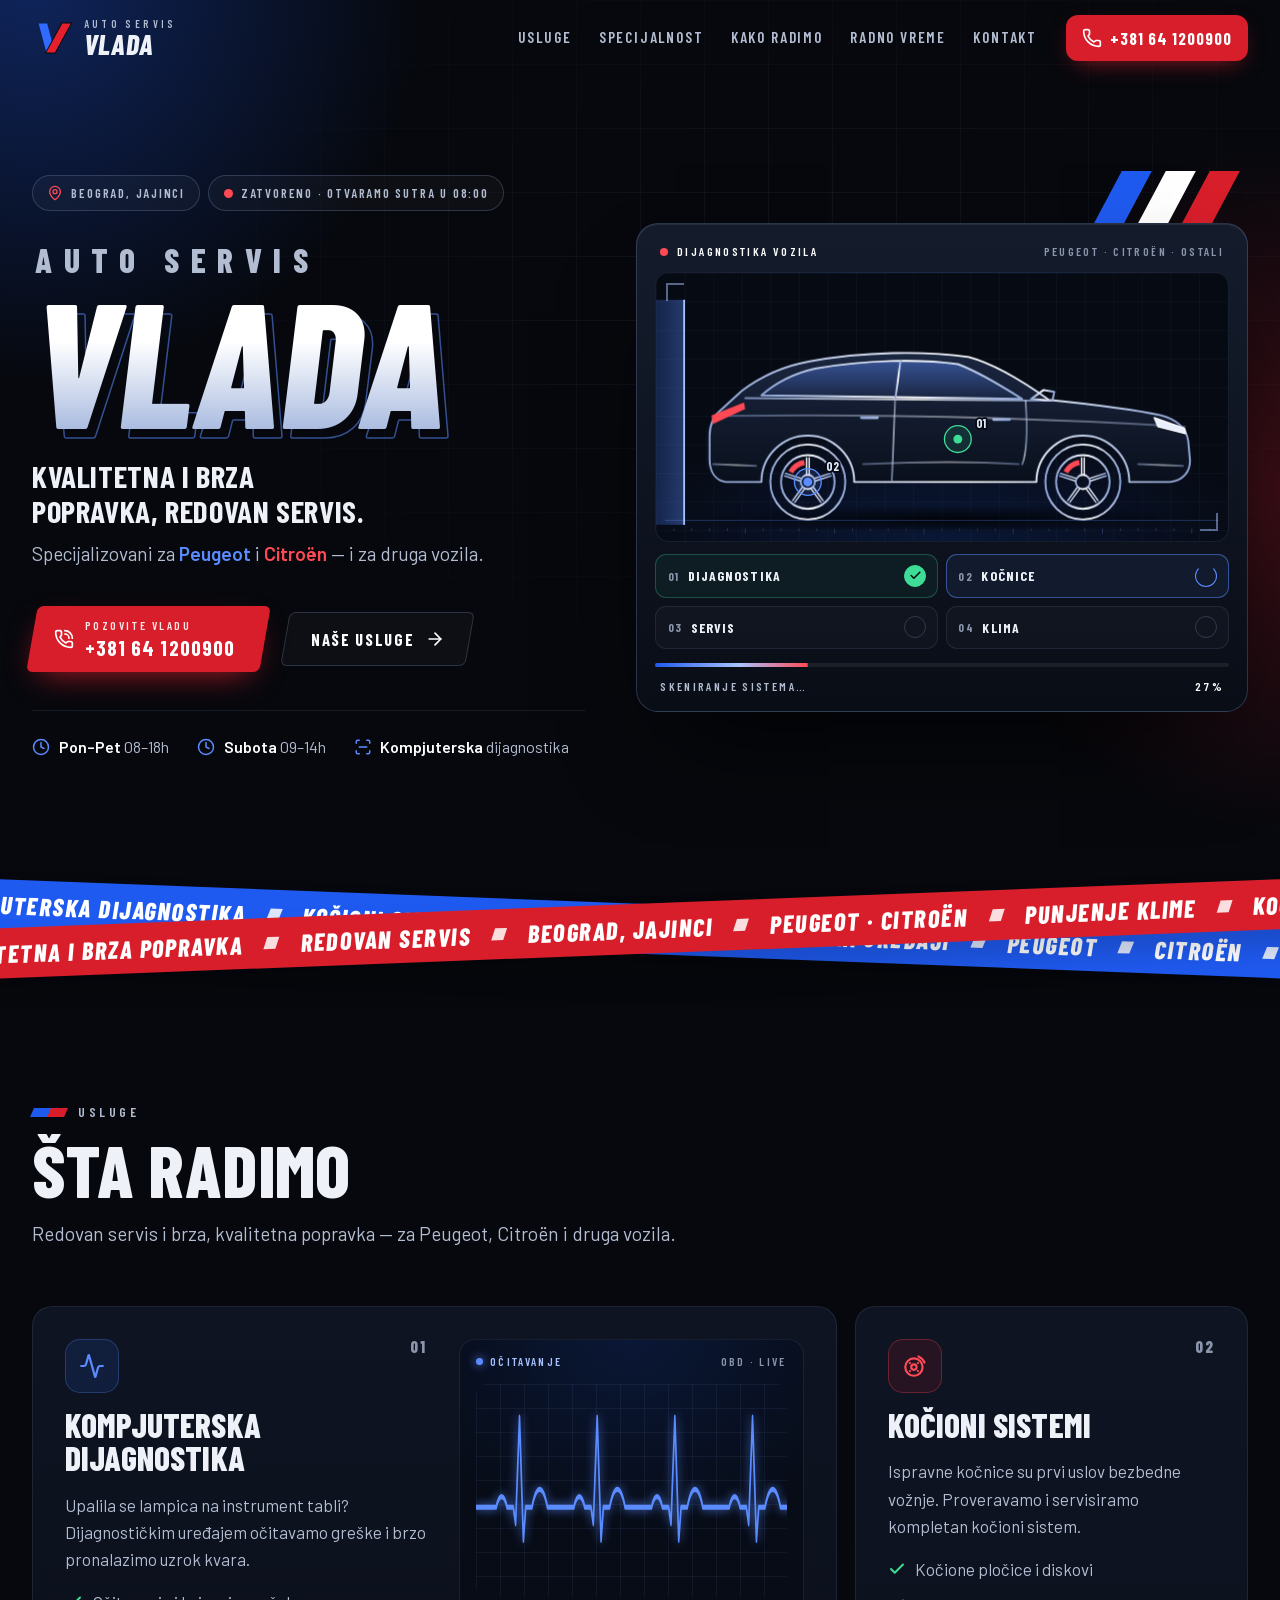
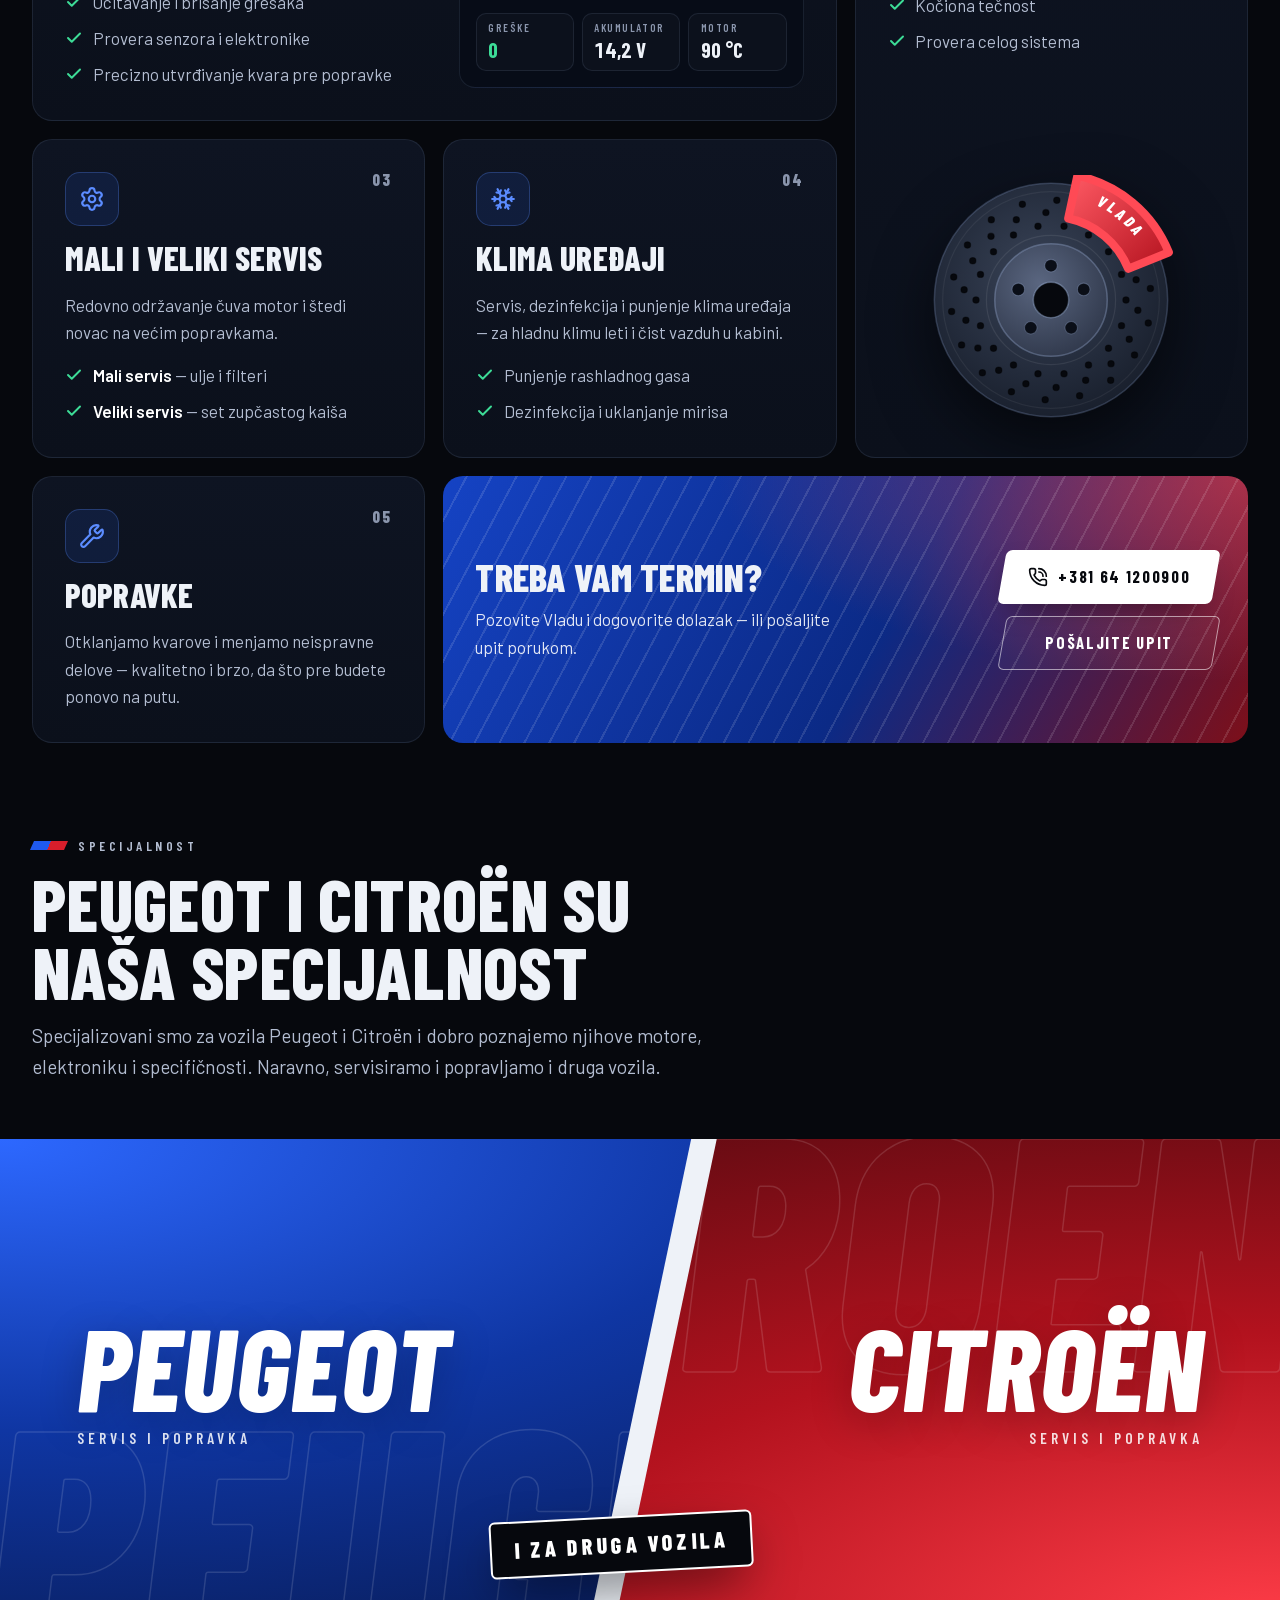
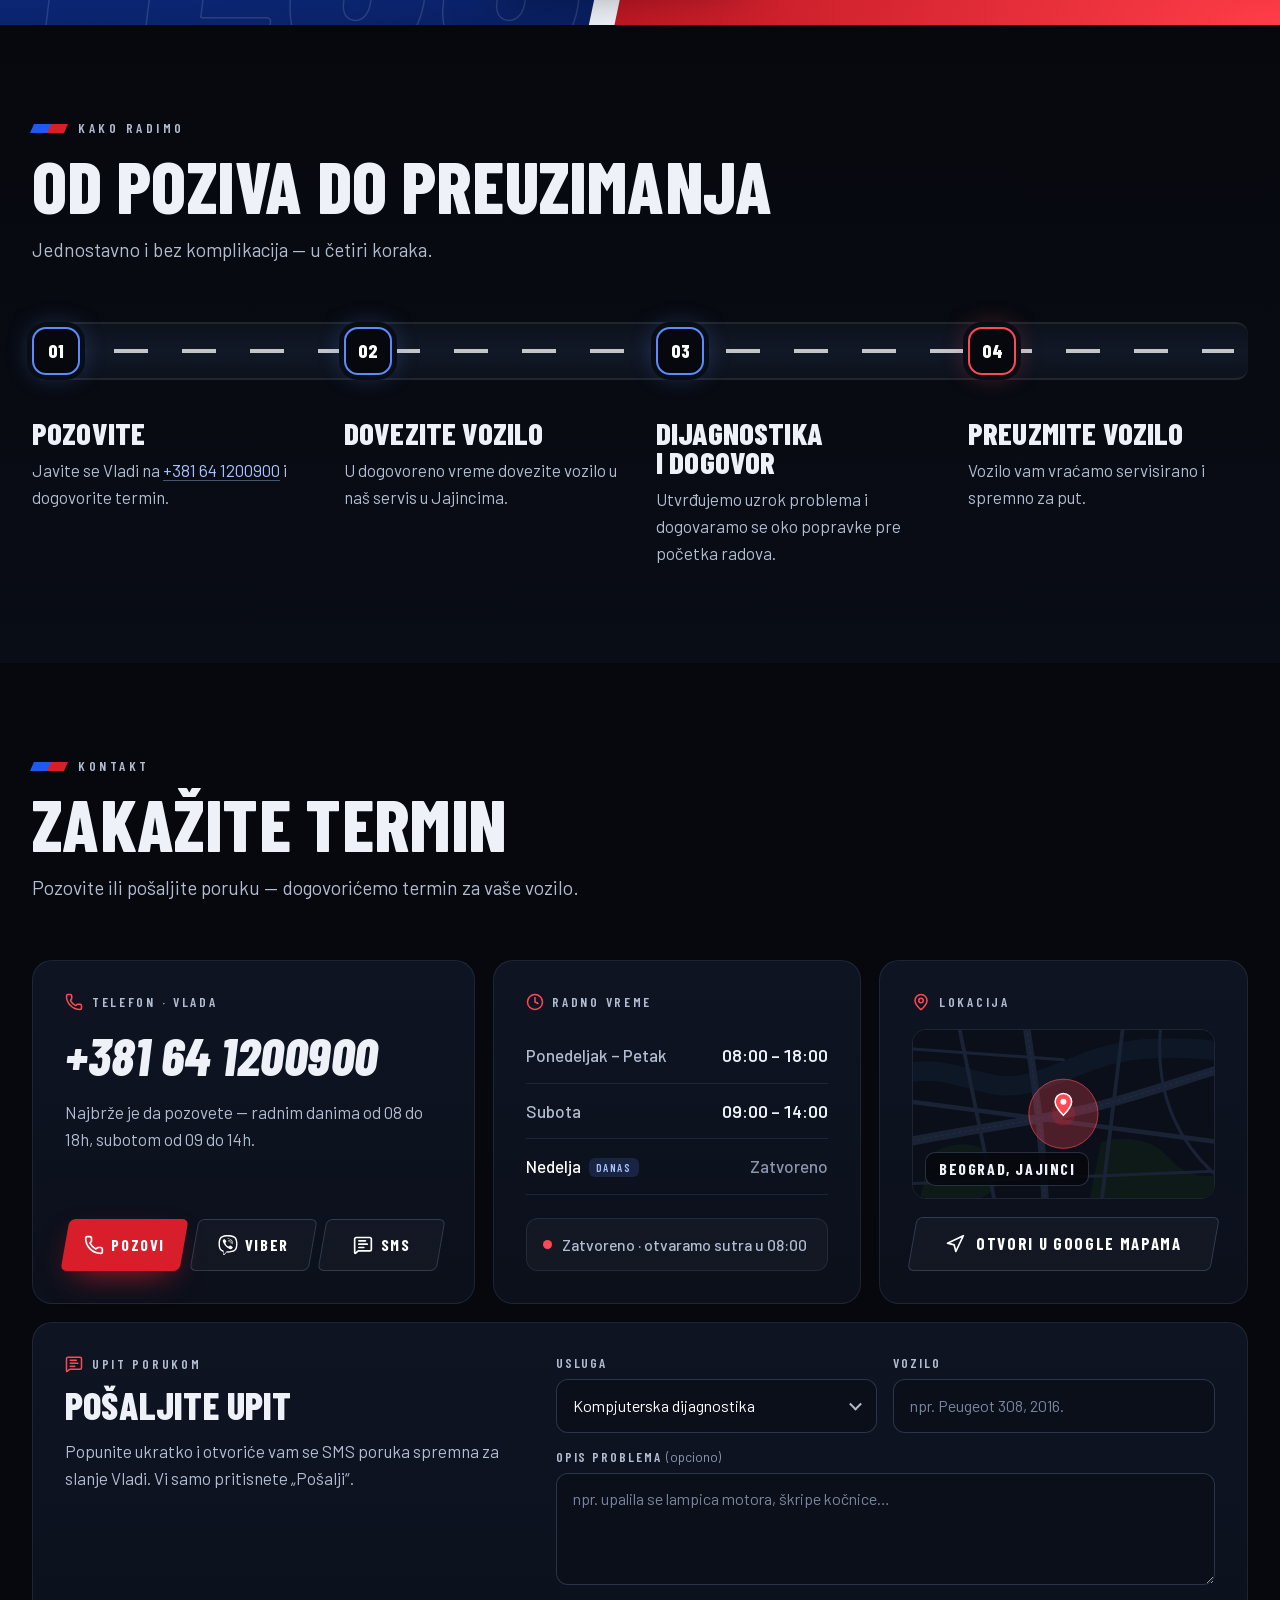
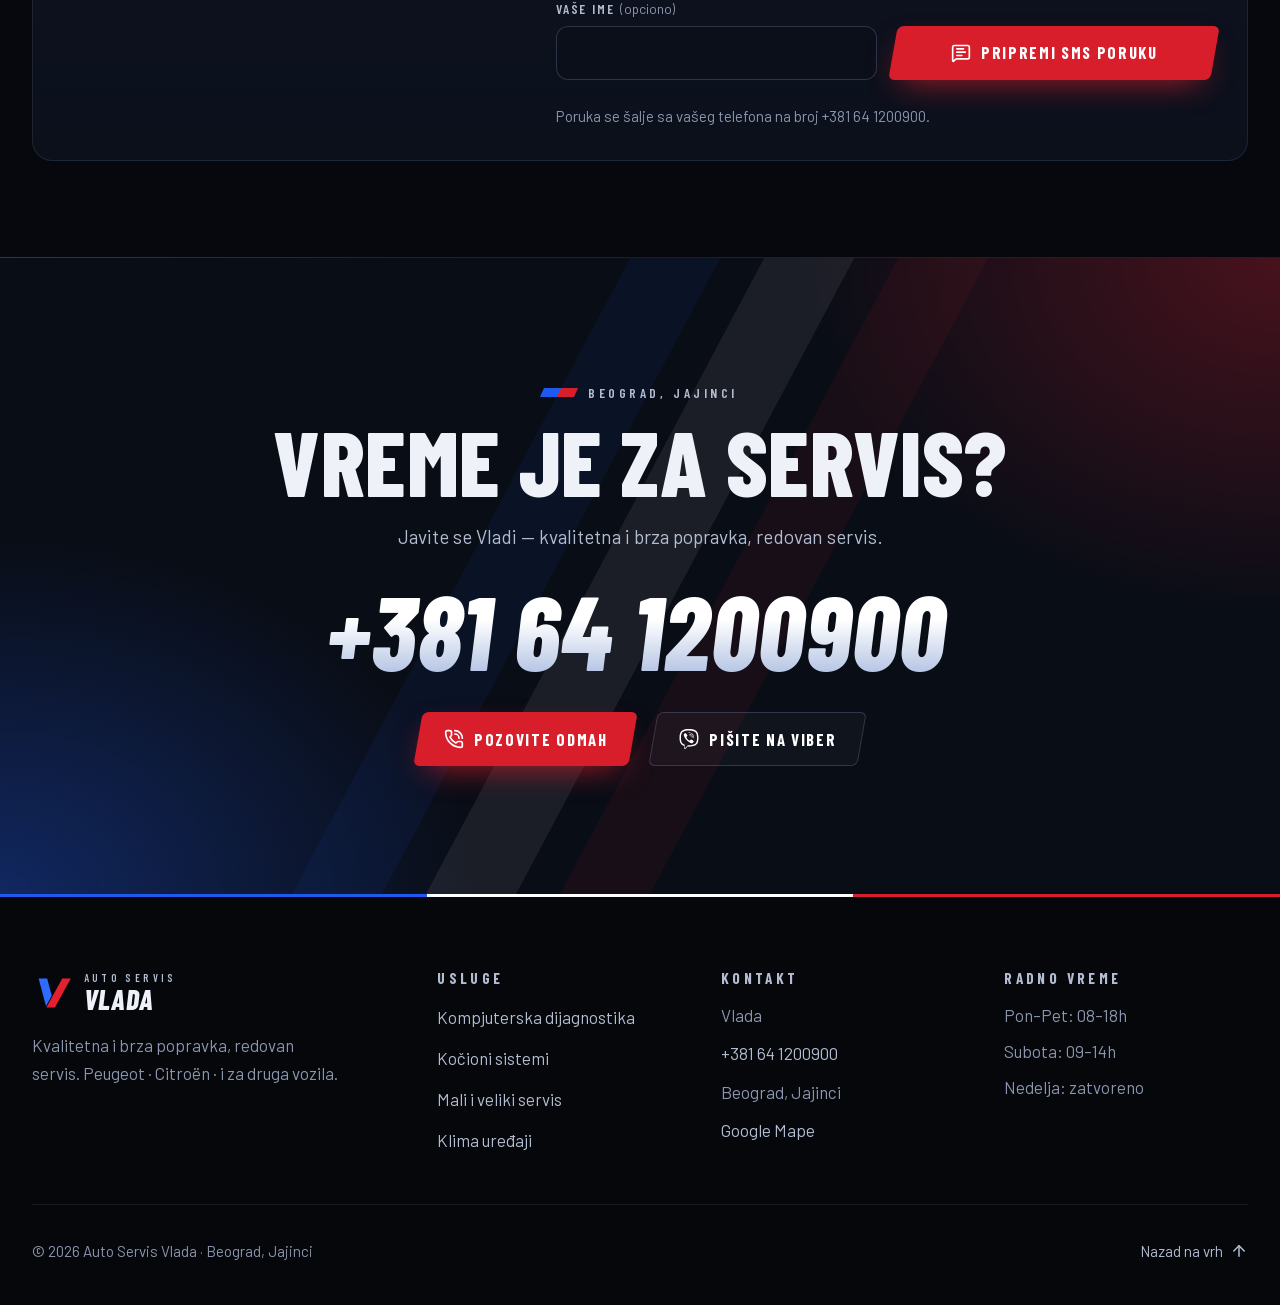
==== index.html @ 054e953f "Add website for Auto Servis Vlada (Beograd, Jajinci) One-page static site (HTML/CSS/JS, no build ste" ====
<!DOCTYPE html>
<html lang="sr-Latn">
<head>
<meta charset="utf-8">
<meta name="viewport" content="width=device-width, initial-scale=1, viewport-fit=cover">
<title>Auto Servis Vlada | Peugeot i Citroën servis – Beograd, Jajinci</title>
<meta name="description" content="Auto Servis Vlada, Beograd – Jajinci. Kompjuterska dijagnostika, kočioni sistemi, mali i veliki servis, servis i punjenje klima uređaja. Specijalizovani za Peugeot i Citroën, i za druga vozila.">
<meta name="robots" content="index,follow,max-image-preview:large">
<meta name="theme-color" content="#06080d">
<meta name="color-scheme" content="dark">
<meta name="format-detection" content="telephone=no">
<meta name="geo.region" content="RS-00">
<meta name="geo.placename" content="Beograd, Jajinci">
<meta property="og:type" content="website">
<meta property="og:site_name" content="Auto Servis Vlada">
<meta property="og:locale" content="sr_RS">
<meta property="og:title" content="Auto Servis Vlada – Beograd, Jajinci">
<meta property="og:description" content="Kvalitetna i brza popravka, redovan servis. Specijalizovani za Peugeot i Citroën, i za druga vozila. Pozovite +381 64 1200900.">
<meta property="og:image" content="assets/img/og-image.jpg">
<meta property="og:image:width" content="1200">
<meta property="og:image:height" content="630">
<meta property="og:image:alt" content="Auto Servis Vlada – Peugeot i Citroën servis, Beograd, Jajinci">
<meta name="twitter:card" content="summary_large_image">
<meta name="twitter:title" content="Auto Servis Vlada – Beograd, Jajinci">
<meta name="twitter:description" content="Kvalitetna i brza popravka, redovan servis. Specijalizovani za Peugeot i Citroën, i za druga vozila.">
<meta name="twitter:image" content="assets/img/og-image.jpg">
<link rel="icon" href="favicon.ico" sizes="48x48">
<link rel="icon" href="favicon.svg" type="image/svg+xml">
<link rel="apple-touch-icon" href="apple-touch-icon.png">
<link rel="manifest" href="site.webmanifest">
<link rel="preload" href="assets/fonts/barlow-condensed-800-italic.woff2" as="font" type="font/woff2" crossorigin>
<link rel="preload" href="assets/fonts/barlow-condensed-800.woff2" as="font" type="font/woff2" crossorigin>
<link rel="preload" href="assets/fonts/barlow-condensed-700.woff2" as="font" type="font/woff2" crossorigin>
<link rel="preload" href="assets/fonts/barlow-condensed-600.woff2" as="font" type="font/woff2" crossorigin>
<link rel="preload" href="assets/fonts/barlow-400.woff2" as="font" type="font/woff2" crossorigin>
<link rel="preload" href="assets/fonts/barlow-600.woff2" as="font" type="font/woff2" crossorigin>
<link rel="stylesheet" href="assets/css/style.css">
<script>document.documentElement.classList.add('js');window.__jsFallback=setTimeout(function(){document.documentElement.classList.remove('js')},6000);</script>
<script type="application/ld+json">
{
  "@context": "https://schema.org",
  "@type": "AutoRepair",
  "name": "Auto Servis Vlada",
  "description": "Auto servis u Jajincima (Beograd): kompjuterska dijagnostika, kočioni sistemi, mali i veliki servis, servis, dezinfekcija i punjenje klima uređaja. Specijalizovani za Peugeot i Citroën, i za druga vozila.",
  "telephone": "+381641200900",
  "address": {
    "@type": "PostalAddress",
    "addressLocality": "Beograd",
    "addressCountry": "RS"
  },
  "slogan": "Kvalitetna i brza popravka, redovan servis.",
  "areaServed": "Beograd",
  "hasMap": "https://maps.app.goo.gl/Jo5sud75369pQieT7",
  "openingHoursSpecification": [
    {
      "@type": "OpeningHoursSpecification",
      "dayOfWeek": ["Monday", "Tuesday", "Wednesday", "Thursday", "Friday"],
      "opens": "08:00",
      "closes": "18:00"
    },
    {
      "@type": "OpeningHoursSpecification",
      "dayOfWeek": "Saturday",
      "opens": "09:00",
      "closes": "14:00"
    }
  ],
  "knowsAbout": ["Peugeot", "Citroën"],
  "hasOfferCatalog": {
    "@type": "OfferCatalog",
    "name": "Usluge",
    "itemListElement": [
      { "@type": "Offer", "itemOffered": { "@type": "Service", "name": "Kompjuterska dijagnostika" } },
      { "@type": "Offer", "itemOffered": { "@type": "Service", "name": "Kočioni sistemi" } },
      { "@type": "Offer", "itemOffered": { "@type": "Service", "name": "Mali i veliki servis" } },
      { "@type": "Offer", "itemOffered": { "@type": "Service", "name": "Servis, dezinfekcija i punjenje klima uređaja" } },
      { "@type": "Offer", "itemOffered": { "@type": "Service", "name": "Popravka vozila" } }
    ]
  }
}
</script>
</head>
<body>

<svg class="sprite" xmlns="http://www.w3.org/2000/svg" aria-hidden="true" focusable="false">
  <symbol id="logo-v" viewBox="0 0 64 64"><g transform="skewX(-8) translate(4 0)"><polygon points="7.5,10 20.5,10 38.5,54 25.5,54" fill="#2f6bff"/><polygon points="43.5,10 56.5,10 38.5,54 25.5,54" fill="#e5202e" style="stroke:var(--logo-gap,#06080d)" stroke-width="3" paint-order="stroke"/></g></symbol>
  <symbol id="i-phone" viewBox="0 0 24 24"><path d="M13.832 16.568a1 1 0 0 0 1.213-.303l.355-.465A2 2 0 0 1 17 15h3a2 2 0 0 1 2 2v3a2 2 0 0 1-2 2A18 18 0 0 1 2 4a2 2 0 0 1 2-2h3a2 2 0 0 1 2 2v3a2 2 0 0 1-.8 1.6l-.468.351a1 1 0 0 0-.292 1.233 14 14 0 0 0 6.392 6.384"/></symbol>
  <symbol id="i-phone-call" viewBox="0 0 24 24"><path d="M13 2a9 9 0 0 1 9 9"/><path d="M13 6a5 5 0 0 1 5 5"/><path d="M13.832 16.568a1 1 0 0 0 1.213-.303l.355-.465A2 2 0 0 1 17 15h3a2 2 0 0 1 2 2v3a2 2 0 0 1-2 2A18 18 0 0 1 2 4a2 2 0 0 1 2-2h3a2 2 0 0 1 2 2v3a2 2 0 0 1-.8 1.6l-.468.351a1 1 0 0 0-.292 1.233 14 14 0 0 0 6.392 6.384"/></symbol>
  <symbol id="i-pin" viewBox="0 0 24 24"><path d="M20 10c0 4.993-5.539 10.193-7.399 11.799a1 1 0 0 1-1.202 0C9.539 20.193 4 14.993 4 10a8 8 0 0 1 16 0"/><circle cx="12" cy="10" r="3"/></symbol>
  <symbol id="i-clock" viewBox="0 0 24 24"><circle cx="12" cy="12" r="10"/><path d="M12 6v6l4 2"/></symbol>
  <symbol id="i-activity" viewBox="0 0 24 24"><path d="M22 12h-2.48a2 2 0 0 0-1.93 1.46l-2.35 8.36a.25.25 0 0 1-.48 0L9.24 2.18a.25.25 0 0 0-.48 0l-2.35 8.36A2 2 0 0 1 4.49 12H2"/></symbol>
  <symbol id="i-scan" viewBox="0 0 24 24"><path d="M3 7V5a2 2 0 0 1 2-2h2"/><path d="M17 3h2a2 2 0 0 1 2 2v2"/><path d="M21 17v2a2 2 0 0 1-2 2h-2"/><path d="M7 21H5a2 2 0 0 1-2-2v-2"/><path d="M7 12h10"/></symbol>
  <symbol id="i-brake" viewBox="0 0 24 24"><circle cx="11" cy="13" r="8"/><circle cx="11" cy="13" r="2.5"/><path d="M14.7 9.3h.01M7.3 9.3h.01M7.3 16.7h.01M14.7 16.7h.01"/><path d="M15.2 3.2a10.6 10.6 0 0 1 5.6 5.6"/></symbol>
  <symbol id="i-settings" viewBox="0 0 24 24"><path d="M9.671 4.136a2.34 2.34 0 0 1 4.659 0 2.34 2.34 0 0 0 3.319 1.915 2.34 2.34 0 0 1 2.33 4.033 2.34 2.34 0 0 0 0 3.831 2.34 2.34 0 0 1-2.33 4.033 2.34 2.34 0 0 0-3.319 1.915 2.34 2.34 0 0 1-4.659 0 2.34 2.34 0 0 0-3.32-1.915 2.34 2.34 0 0 1-2.33-4.033 2.34 2.34 0 0 0 0-3.831A2.34 2.34 0 0 1 6.35 6.051a2.34 2.34 0 0 0 3.319-1.915"/><circle cx="12" cy="12" r="3"/></symbol>
  <symbol id="i-snowflake" viewBox="0 0 24 24"><path d="m10 20-1.25-2.5L6 18"/><path d="M10 4 8.75 6.5 6 6"/><path d="m14 20 1.25-2.5L18 18"/><path d="m14 4 1.25 2.5L18 6"/><path d="m17 21-3-6h-4"/><path d="m17 3-3 6 1.5 3"/><path d="M2 12h6.5L10 9"/><path d="m20 10-1.5 2 1.5 2"/><path d="M22 12h-6.5L14 15"/><path d="m4 10 1.5 2L4 14"/><path d="m7 21 3-6-1.5-3"/><path d="m7 3 3 6h4"/></symbol>
  <symbol id="i-wrench" viewBox="0 0 24 24"><path d="M14.7 6.3a1 1 0 0 0 0 1.4l1.6 1.6a1 1 0 0 0 1.4 0l3.106-3.105c.32-.322.863-.22.983.218a6 6 0 0 1-8.259 7.057l-7.91 7.91a1 1 0 0 1-2.999-3l7.91-7.91a6 6 0 0 1 7.057-8.259c.438.12.54.662.219.984z"/></symbol>
  <symbol id="i-check" viewBox="0 0 24 24"><path d="M20 6 9 17l-5-5"/></symbol>
  <symbol id="i-arrow-right" viewBox="0 0 24 24"><path d="M5 12h14"/><path d="m12 5 7 7-7 7"/></symbol>
  <symbol id="i-external" viewBox="0 0 24 24"><path d="M7 7h10v10"/><path d="M7 17 17 7"/></symbol>
  <symbol id="i-arrow-up" viewBox="0 0 24 24"><path d="m5 12 7-7 7 7"/><path d="M12 19V5"/></symbol>
  <symbol id="i-menu" viewBox="0 0 24 24"><path d="M4 6h16"/><path d="M4 12h16"/><path d="M4 18h10"/></symbol>
  <symbol id="i-x" viewBox="0 0 24 24"><path d="M18 6 6 18"/><path d="m6 6 12 12"/></symbol>
  <symbol id="i-message" viewBox="0 0 24 24"><path d="M22 17a2 2 0 0 1-2 2H6.828a2 2 0 0 0-1.414.586l-2.202 2.202A.71.71 0 0 1 2 21.286V5a2 2 0 0 1 2-2h16a2 2 0 0 1 2 2z"/><path d="M7 11h10"/><path d="M7 15h6"/><path d="M7 7h8"/></symbol>
  <symbol id="i-navigation" viewBox="0 0 24 24"><polygon points="3 11 22 2 13 21 11 13 3 11"/></symbol>
  <symbol id="i-viber" viewBox="0 0 24 24"><path fill="currentColor" stroke="none" d="M11.4 0C9.473.028 5.333.344 3.02 2.467 1.302 4.187.696 6.7.633 9.817.57 12.933.488 18.776 6.12 20.36h.003l-.004 2.416s-.037.977.61 1.177c.777.242 1.234-.5 1.98-1.302.407-.44.972-1.084 1.397-1.58 3.85.326 6.812-.416 7.15-.525.776-.252 5.176-.816 5.892-6.657.74-6.02-.36-9.83-2.34-11.546-.596-.55-3.006-2.3-8.375-2.323 0 0-.395-.025-1.037-.017zm.058 1.693c.545-.004.88.017.88.017 4.542.02 6.717 1.388 7.222 1.846 1.675 1.435 2.53 4.868 1.906 9.897v.002c-.604 4.878-4.174 5.184-4.832 5.395-.28.09-2.882.737-6.153.524 0 0-2.436 2.94-3.197 3.704-.12.12-.26.167-.352.144-.13-.033-.166-.188-.165-.414l.02-4.018c-4.762-1.32-4.485-6.292-4.43-8.895.054-2.604.543-4.738 1.996-6.173 1.96-1.773 5.474-2.018 7.11-2.03zm.38 2.602c-.167 0-.303.135-.304.302 0 .167.133.303.3.305 1.624.01 2.946.537 4.028 1.592 1.073 1.046 1.62 2.468 1.633 4.334.002.167.14.3.307.3.166-.002.3-.138.3-.304-.014-1.984-.618-3.596-1.816-4.764-1.19-1.16-2.692-1.753-4.447-1.765zm-3.96.695c-.19-.032-.4.005-.616.117l-.01.002c-.43.247-.816.562-1.146.932-.002.004-.006.004-.008.008-.267.323-.42.638-.46.948-.008.046-.01.093-.007.14 0 .136.022.27.065.4l.013.01c.135.48.473 1.276 1.205 2.604.42.768.903 1.5 1.446 2.186.27.344.56.673.87.984l.132.132c.31.308.64.6.984.87.686.543 1.418 1.027 2.186 1.447 1.328.733 2.126 1.07 2.604 1.206l.01.014c.13.042.265.064.402.063.046.002.092 0 .138-.008.31-.036.627-.19.948-.46.004 0 .003-.002.008-.005.37-.33.683-.72.93-1.148l.003-.01c.225-.432.15-.842-.18-1.12-.004 0-.698-.58-1.037-.83-.36-.255-.73-.492-1.113-.71-.51-.285-1.032-.106-1.248.174l-.447.564c-.23.283-.657.246-.657.246-3.12-.796-3.955-3.955-3.955-3.955s-.037-.426.248-.656l.563-.448c.277-.215.456-.737.17-1.248-.217-.383-.454-.756-.71-1.115-.25-.34-.826-1.033-.83-1.035-.137-.165-.31-.265-.502-.297zm4.49.88c-.158.002-.29.124-.3.282-.01.167.115.312.282.324 1.16.085 2.017.466 2.645 1.15.63.688.93 1.524.906 2.57-.002.168.13.306.3.31.166.003.305-.13.31-.297.025-1.175-.334-2.193-1.067-2.994-.74-.81-1.777-1.253-3.05-1.346h-.024zm.463 1.63c-.16.002-.29.127-.3.287-.008.167.12.31.288.32.523.028.875.175 1.113.422.24.245.388.62.416 1.164.01.167.15.295.318.287.167-.008.295-.15.287-.317-.03-.644-.215-1.178-.58-1.557-.367-.378-.893-.574-1.52-.607h-.018z"/></symbol>
</svg>

<a class="skip-link" href="#main">Preskoči na sadržaj</a>

<header class="site-header">
  <div class="container header__inner">
    <a class="brand" href="#pocetna">
      <svg class="brand__mark" aria-hidden="true" focusable="false"><use href="#logo-v"/></svg>
      <span class="brand__name"><small>Auto servis</small> <b>Vlada</b></span>
    </a>
    <nav class="nav" aria-label="Glavna navigacija">
      <ul class="nav__list">
        <li><a href="#usluge">Usluge</a></li>
        <li><a href="#specijalnost">Specijalnost</a></li>
        <li><a href="#kako-radimo">Kako radimo</a></li>
        <li><a href="#radno-vreme">Radno vreme</a></li>
        <li><a href="#kontakt">Kontakt</a></li>
      </ul>
    </nav>
    <a class="header__call" href="tel:+381641200900" aria-label="Pozovite +381&nbsp;64&nbsp;1200900">
      <svg class="icon" aria-hidden="true" focusable="false"><use href="#i-phone"/></svg>
      <span class="header__call-text">+381&nbsp;64&nbsp;1200900</span>
    </a>
    <button class="menu-toggle" type="button" aria-expanded="false" aria-controls="mobile-menu" aria-label="Otvori meni">
      <svg class="icon icon-open" aria-hidden="true" focusable="false"><use href="#i-menu"/></svg>
      <svg class="icon icon-close" aria-hidden="true" focusable="false"><use href="#i-x"/></svg>
    </button>
  </div>
</header>

<div class="mobile-menu" id="mobile-menu">
  <nav aria-label="Meni">
    <ol class="mobile-menu__list">
      <li><a href="#usluge"><span>01</span>Usluge</a></li>
      <li><a href="#specijalnost"><span>02</span>Specijalnost</a></li>
      <li><a href="#kako-radimo"><span>03</span>Kako radimo</a></li>
      <li><a href="#radno-vreme"><span>04</span>Radno vreme</a></li>
      <li><a href="#kontakt"><span>05</span>Kontakt</a></li>
    </ol>
  </nav>
  <div class="mobile-menu__foot">
    <a class="btn btn--primary btn--block" href="tel:+381641200900">
      <svg class="icon" aria-hidden="true" focusable="false"><use href="#i-phone-call"/></svg>
      +381&nbsp;64&nbsp;1200900
    </a>
    <p>Beograd, Jajinci · Pon–Pet 08–18h · Sub 09–14h</p>
  </div>
</div>

<main id="main">

  <!-- ================= HERO ================= -->
  <section class="hero" id="pocetna" aria-labelledby="hero-title">
    <div class="hero__bg" aria-hidden="true">
      <div class="hero__grid"></div>
      <div class="hero__glow hero__glow--blue"></div>
      <div class="hero__glow hero__glow--red"></div>
    </div>

    <div class="container hero__inner">
      <div class="hero__copy">
        <div class="hero__meta">
          <span class="chip"><svg class="icon" aria-hidden="true" focusable="false"><use href="#i-pin"/></svg>Beograd, Jajinci</span>
          <span class="chip chip--status" data-status><span class="status-dot" aria-hidden="true"></span><span data-status-text>Pon–Pet 08–18h · Sub 09–14h</span></span>
        </div>

        <h1 class="hero__title" id="hero-title">
          <span class="hero__title-top">Auto servis</span>
          <span class="hero__title-main" data-text="Vlada"><span class="hero__title-fill">Vlada</span></span>
        </h1>

        <p class="hero__lead">Kvalitetna i brza popravka, redovan servis.</p>
        <p class="hero__sub">Specijalizovani za <strong class="t-blue">Peugeot</strong> i <strong class="t-red">Citroën</strong> — i&nbsp;za&nbsp;druga vozila.</p>

        <div class="hero__actions">
          <a class="btn btn--primary btn--call" href="tel:+381641200900">
            <svg class="icon" aria-hidden="true" focusable="false"><use href="#i-phone-call"/></svg>
            <span class="btn__stack"><small>Pozovite Vladu</small><span>+381&nbsp;64&nbsp;1200900</span></span>
          </a>
          <a class="btn btn--ghost" href="#usluge">
            Naše usluge
            <svg class="icon" aria-hidden="true" focusable="false"><use href="#i-arrow-right"/></svg>
          </a>
        </div>

        <ul class="hero__facts">
          <li><svg class="icon" aria-hidden="true" focusable="false"><use href="#i-clock"/></svg><span><b>Pon–Pet</b> 08–18h</span></li>
          <li><svg class="icon" aria-hidden="true" focusable="false"><use href="#i-clock"/></svg><span><b>Subota</b> 09–14h</span></li>
          <li><svg class="icon" aria-hidden="true" focusable="false"><use href="#i-scan"/></svg><span><b>Kompjuterska</b> dijagnostika</span></li>
        </ul>
      </div>

      <div class="hero__visual">
        <div class="stripes stripes--hero" aria-hidden="true"><span></span><span></span><span></span></div>
        <div class="diag" data-diag aria-hidden="true">
          <div class="diag__head">
            <span class="diag__live">Dijagnostika vozila</span>
            <span class="diag__brands">Peugeot · Citroën · ostali</span>
          </div>
          <div class="diag__screen">
            <svg class="diag__svg" viewBox="0 0 640 300" aria-hidden="true" focusable="false">
              <defs>
                <linearGradient id="g-chrome" x1="0" x2="1"><stop offset="0" stop-color="#8fa6d6"/><stop offset=".55" stop-color="#fff"/><stop offset="1" stop-color="#8fa6d6"/></linearGradient>
                <linearGradient id="g-glass" x2="0" y2="1"><stop offset="0" stop-color="#5b8cff" stop-opacity=".45"/><stop offset="1" stop-color="#5b8cff" stop-opacity=".06"/></linearGradient>
                <linearGradient id="g-body" x2="0" y2="1"><stop offset="0" stop-color="#1b2640"/><stop offset="1" stop-color="#0a101c"/></linearGradient>
                <radialGradient id="g-shadow"><stop offset="0" stop-color="#000" stop-opacity=".85"/><stop offset="1" stop-color="#000" stop-opacity="0"/></radialGradient>
                <linearGradient id="g-beam" x1="0" x2="1"><stop offset="0" stop-color="#2f6bff" stop-opacity="0"/><stop offset="1" stop-color="#5b8cff" stop-opacity=".38"/></linearGradient>
                <linearGradient id="g-mask" x1="0" x2="1"><stop offset="0" stop-color="#fff" stop-opacity="0"/><stop offset=".85" stop-color="#fff"/><stop offset="1" stop-color="#fff" stop-opacity="0"/></linearGradient>
                <pattern id="p-grid" width="32" height="32" patternUnits="userSpaceOnUse"><path d="M32 0H0V32" fill="none" stroke="#7896d2" stroke-opacity=".1"/></pattern>
                <mask id="m-scan" maskUnits="userSpaceOnUse" x="0" y="0" width="640" height="300"><rect class="scan-mask" x="-160" y="0" width="160" height="300" fill="url(#g-mask)"><animate attributeName="x" values="-160;660" dur="3.2s" begin="indefinite" repeatCount="indefinite"/></rect></mask>
                <filter id="f-glow" x="-10%" y="-10%" width="120%" height="120%"><feGaussianBlur stdDeviation="2.4" result="b"/><feMerge><feMergeNode in="b"/><feMergeNode in="SourceGraphic"/></feMerge></filter>
              </defs>
              <rect width="640" height="300" fill="url(#p-grid)"/>
              <path class="diag__ticks" d="M20 286v3M40 286v3M60 286v3M80 286v3M100 286v6M120 286v3M140 286v3M160 286v3M180 286v3M200 286v6M220 286v3M240 286v3M260 286v3M280 286v3M300 286v6M320 286v3M340 286v3M360 286v3M380 286v3M400 286v6M420 286v3M440 286v3M460 286v3M480 286v3M500 286v6M520 286v3M540 286v3M560 286v3M580 286v3M600 286v6M620 286v3"/>
              <ellipse cx="328" cy="276" rx="300" ry="16" fill="url(#g-shadow)"/>
              <g class="car">
                <path class="car__fill" d="M78 234C66 232 60 222 60 208L60 182C60 170 64 160 74 152L96 132C120 114 144 104 172 99C232 88 300 87 350 94C380 102 412 122 440 142C488 147 532 152 564 159C584 164 594 174 596 188L598 210C598 223 590 232 576 234L530 234A52 52 0 0 0 426 234L222 234A52 52 0 0 0 118 234Z" fill="url(#g-body)"/>
                <path class="car__fill" d="M118 137C136 121 156 112 178 107C236 97 296 96 338 102C362 111 388 127 410 141Z" fill="url(#g-glass)"/>
                <g class="car__lines" stroke="url(#g-chrome)">
                  <path d="M78 234C66 232 60 222 60 208L60 182C60 170 64 160 74 152L96 132C120 114 144 104 172 99C232 88 300 87 350 94C380 102 412 122 440 142C488 147 532 152 564 159C584 164 594 174 596 188L598 210C598 223 590 232 576 234L530 234A52 52 0 0 0 426 234L222 234A52 52 0 0 0 118 234Z" pathLength="1"/>
                  <path d="M118 137C136 121 156 112 178 107C236 97 296 96 338 102C362 111 388 127 410 141Z" pathLength="1"/>
                  <path d="M274 98L268 140" pathLength="1"/>
                  <path d="M100 140L440 143" stroke-opacity=".8" pathLength="1"/>
                  <path d="M82 160C230 158 420 162 592 172" stroke-opacity=".45" pathLength="1"/>
                  <path d="M268 140L264 232" stroke-opacity=".6" pathLength="1"/>
                  <path d="M414 143C416 172 416 200 410 214" stroke-opacity=".6" pathLength="1"/>
                  <path d="M232 214C300 211 360 211 406 214" stroke-opacity=".45" pathLength="1"/>
                  <path d="M230 162L248 162M378 164L396 164" stroke-width="3" pathLength="1"/>
                  <path d="M420 141L434 131L446 133L444 143Z" pathLength="1"/>
                  <path d="M540 214L590 216" stroke-opacity=".5" pathLength="1"/>
                  <path d="M64 214L112 216" stroke-opacity=".5" pathLength="1"/>
                  <circle cx="170" cy="234" r="42" pathLength="1"/>
                  <circle cx="170" cy="234" r="30" pathLength="1"/>
                  <circle cx="170" cy="234" r="8" pathLength="1"/>
                  <path d="M168.5 225.1L168.5 207M171.5 225.1L171.5 207M178 229.8L195.2 224.3M178.9 232.7L196.1 227.1M176.5 240.3L187 254.9M174 242.1L184.6 256.7M166 242.1L155.4 256.7M163.5 240.3L153 254.9M161.1 232.7L143.9 227.1M162 229.8L144.8 224.3" stroke-width="1.6" pathLength="1"/>
                  <circle cx="478" cy="234" r="42" pathLength="1"/>
                  <circle cx="478" cy="234" r="30" pathLength="1"/>
                  <circle cx="478" cy="234" r="8" pathLength="1"/>
                  <path d="M476.5 225.1L476.5 207M479.5 225.1L479.5 207M486 229.8L503.2 224.3M486.9 232.7L504.1 227.1M484.5 240.3L495 254.9M482 242.1L492.6 256.7M474 242.1L463.4 256.7M471.5 240.3L461 254.9M469.1 232.7L451.9 227.1M470 229.8L452.8 224.3" stroke-width="1.6" pathLength="1"/>
                </g>
                <g class="car__calipers"><path d="M150.9 223A22 22 0 0 1 166.2 212.3"/><path d="M458.9 223A22 22 0 0 1 474.2 212.3"/></g>
                <path class="car__head" d="M558 162L592 174L593 180L562 172Z"/>
                <path class="car__tail" d="M63 160L98 146L99 152L64 168Z"/>
                <g class="car__xray" mask="url(#m-scan)" filter="url(#f-glow)">
                  <path d="M78 234C66 232 60 222 60 208L60 182C60 170 64 160 74 152L96 132C120 114 144 104 172 99C232 88 300 87 350 94C380 102 412 122 440 142C488 147 532 152 564 159C584 164 594 174 596 188L598 210C598 223 590 232 576 234L530 234A52 52 0 0 0 426 234L222 234A52 52 0 0 0 118 234Z"/>
                  <path d="M118 137C136 121 156 112 178 107C236 97 296 96 338 102C362 111 388 127 410 141Z"/>
                  <path d="M274 98L268 140"/>
                  <path d="M100 140L440 143" stroke-opacity=".8"/>
                  <path d="M82 160C230 158 420 162 592 172" stroke-opacity=".45"/>
                  <path d="M268 140L264 232" stroke-opacity=".6"/>
                  <path d="M414 143C416 172 416 200 410 214" stroke-opacity=".6"/>
                  <path d="M232 214C300 211 360 211 406 214" stroke-opacity=".45"/>
                  <path d="M230 162L248 162M378 164L396 164" stroke-width="3"/>
                  <path d="M420 141L434 131L446 133L444 143Z"/>
                  <path d="M540 214L590 216" stroke-opacity=".5"/>
                  <path d="M64 214L112 216" stroke-opacity=".5"/>
                  <circle cx="170" cy="234" r="42"/>
                  <circle cx="170" cy="234" r="30"/>
                  <circle cx="170" cy="234" r="8"/>
                  <path d="M168.5 225.1L168.5 207M171.5 225.1L171.5 207M178 229.8L195.2 224.3M178.9 232.7L196.1 227.1M176.5 240.3L187 254.9M174 242.1L184.6 256.7M166 242.1L155.4 256.7M163.5 240.3L153 254.9M161.1 232.7L143.9 227.1M162 229.8L144.8 224.3" stroke-width="1.6"/>
                  <circle cx="478" cy="234" r="42"/>
                  <circle cx="478" cy="234" r="30"/>
                  <circle cx="478" cy="234" r="8"/>
                  <path d="M476.5 225.1L476.5 207M479.5 225.1L479.5 207M486 229.8L503.2 224.3M486.9 232.7L504.1 227.1M484.5 240.3L495 254.9M482 242.1L492.6 256.7M474 242.1L463.4 256.7M471.5 240.3L461 254.9M469.1 232.7L451.9 227.1M470 229.8L452.8 224.3" stroke-width="1.6"/>
                </g>
              </g>
              <line class="diag__ground" x1="10" y1="277" x2="630" y2="277"/>
              <g class="scan"><rect x="-80" y="30" width="80" height="252" fill="url(#g-beam)"/><rect x="-2" y="30" width="2" height="252" fill="#a9c3ff"/><animateTransform attributeName="transform" type="translate" values="-20 0;700 0" dur="3.2s" begin="indefinite" repeatCount="indefinite"/></g>
              <g class="hotspots">
                <g class="hotspot" data-step="1" transform="translate(338 186)"><circle class="hotspot__ring" r="15"/><circle class="hotspot__dot" r="5"/><text class="hotspot__label" x="20" y="-12">01</text></g>
                <g class="hotspot" data-step="2" transform="translate(170 234)"><circle class="hotspot__ring" r="15"/><circle class="hotspot__dot" r="5"/><text class="hotspot__label" x="20" y="-12">02</text></g>
                <g class="hotspot" data-step="3" transform="translate(528 170)"><circle class="hotspot__ring" r="15"/><circle class="hotspot__dot" r="5"/><text class="hotspot__label" x="20" y="-12">03</text></g>
                <g class="hotspot" data-step="4" transform="translate(222 121)"><circle class="hotspot__ring" r="15"/><circle class="hotspot__dot" r="5"/><text class="hotspot__label" x="20" y="-12">04</text></g>
              </g>
            </svg>
          </div>
          <ol class="diag__checks">
            <li class="check is-done" data-check><span class="check__num">01</span><span class="check__name">Dijagnostika</span><span class="check__state"><svg class="icon" focusable="false"><use href="#i-check"/></svg></span></li>
            <li class="check is-done" data-check><span class="check__num">02</span><span class="check__name">Kočnice</span><span class="check__state"><svg class="icon" focusable="false"><use href="#i-check"/></svg></span></li>
            <li class="check is-done" data-check><span class="check__num">03</span><span class="check__name">Servis</span><span class="check__state"><svg class="icon" focusable="false"><use href="#i-check"/></svg></span></li>
            <li class="check is-done" data-check><span class="check__num">04</span><span class="check__name">Klima</span><span class="check__state"><svg class="icon" focusable="false"><use href="#i-check"/></svg></span></li>
          </ol>
          <div class="diag__progress"><span class="diag__bar" data-diag-bar></span></div>
          <div class="diag__foot">
            <span data-diag-status>Vozilo spremno za put</span>
            <span class="diag__pct" data-diag-pct>100%</span>
          </div>
        </div>
      </div>
    </div>
  </section>

  <!-- ================= TRAKA ================= -->
  <div class="ticker" aria-hidden="true">
    <div class="ticker__band ticker__band--blue">
      <div class="ticker__track"><span class="ticker__item">Kompjuterska dijagnostika</span><span class="ticker__item">Kočioni sistemi</span><span class="ticker__item">Mali i veliki servis</span><span class="ticker__item">Klima uređaji</span><span class="ticker__item">Peugeot</span><span class="ticker__item">Citroën</span><span class="ticker__item">I za druga vozila</span><span class="ticker__item">Brza popravka</span><span class="ticker__item">Kompjuterska dijagnostika</span><span class="ticker__item">Kočioni sistemi</span><span class="ticker__item">Mali i veliki servis</span><span class="ticker__item">Klima uređaji</span><span class="ticker__item">Peugeot</span><span class="ticker__item">Citroën</span><span class="ticker__item">I za druga vozila</span><span class="ticker__item">Brza popravka</span><span class="ticker__item">Kompjuterska dijagnostika</span><span class="ticker__item">Kočioni sistemi</span><span class="ticker__item">Mali i veliki servis</span><span class="ticker__item">Klima uređaji</span><span class="ticker__item">Peugeot</span><span class="ticker__item">Citroën</span><span class="ticker__item">I za druga vozila</span><span class="ticker__item">Brza popravka</span><span class="ticker__item">Kompjuterska dijagnostika</span><span class="ticker__item">Kočioni sistemi</span><span class="ticker__item">Mali i veliki servis</span><span class="ticker__item">Klima uređaji</span><span class="ticker__item">Peugeot</span><span class="ticker__item">Citroën</span><span class="ticker__item">I za druga vozila</span><span class="ticker__item">Brza popravka</span></div>
    </div>
    <div class="ticker__band ticker__band--red">
      <div class="ticker__track"><span class="ticker__item">Kvalitetna i brza popravka</span><span class="ticker__item">Redovan servis</span><span class="ticker__item">Beograd, Jajinci</span><span class="ticker__item">Peugeot · Citroën</span><span class="ticker__item">Punjenje klime</span><span class="ticker__item">Kočnice</span><span class="ticker__item">Dijagnostika</span><span class="ticker__item">+381&nbsp;64&nbsp;1200900</span><span class="ticker__item">Kvalitetna i brza popravka</span><span class="ticker__item">Redovan servis</span><span class="ticker__item">Beograd, Jajinci</span><span class="ticker__item">Peugeot · Citroën</span><span class="ticker__item">Punjenje klime</span><span class="ticker__item">Kočnice</span><span class="ticker__item">Dijagnostika</span><span class="ticker__item">+381&nbsp;64&nbsp;1200900</span><span class="ticker__item">Kvalitetna i brza popravka</span><span class="ticker__item">Redovan servis</span><span class="ticker__item">Beograd, Jajinci</span><span class="ticker__item">Peugeot · Citroën</span><span class="ticker__item">Punjenje klime</span><span class="ticker__item">Kočnice</span><span class="ticker__item">Dijagnostika</span><span class="ticker__item">+381&nbsp;64&nbsp;1200900</span><span class="ticker__item">Kvalitetna i brza popravka</span><span class="ticker__item">Redovan servis</span><span class="ticker__item">Beograd, Jajinci</span><span class="ticker__item">Peugeot · Citroën</span><span class="ticker__item">Punjenje klime</span><span class="ticker__item">Kočnice</span><span class="ticker__item">Dijagnostika</span><span class="ticker__item">+381&nbsp;64&nbsp;1200900</span></div>
    </div>
  </div>

  <!-- ================= USLUGE ================= -->
  <section class="section services" id="usluge" aria-labelledby="usluge-title">
    <div class="container">
      <header class="section-head reveal">
        <p class="eyebrow">Usluge</p>
        <h2 id="usluge-title">Šta radimo</h2>
        <p class="lead">Redovan servis i brza, kvalitetna popravka — za Peugeot, Citroën i druga vozila.</p>
      </header>

      <div class="bento">
        <article class="svc svc--diag reveal" data-glow>
          <div class="svc__body">
            <span class="svc__icon"><svg class="icon" aria-hidden="true" focusable="false"><use href="#i-activity"/></svg></span>
            <h3>Kompjuterska dijagnostika</h3>
            <p>Upalila se lampica na instrument tabli? Dijagnostičkim uređajem očitavamo greške i brzo pronalazimo uzrok kvara.</p>
            <ul class="svc__list">
              <li><svg class="icon" aria-hidden="true" focusable="false"><use href="#i-check"/></svg>Očitavanje i brisanje grešaka</li>
              <li><svg class="icon" aria-hidden="true" focusable="false"><use href="#i-check"/></svg>Provera senzora i elektronike</li>
              <li><svg class="icon" aria-hidden="true" focusable="false"><use href="#i-check"/></svg>Precizno utvrđivanje kvara pre popravke</li>
            </ul>
            <span class="svc__num" aria-hidden="true">01</span>
          </div>
          <div class="scope" aria-hidden="true">
            <div class="scope__top"><span class="scope__rec">Očitavanje</span><span>OBD · live</span></div>
            <div class="scope__wave">
              <svg viewBox="0 0 800 90" preserveAspectRatio="none" focusable="false"><path d="M0 52L26 52C30 46 36 46 40 52L48 52L51 59L56 14L61 66L64 52L72 52C78 42 86 42 92 52L100 52L126 52C130 46 136 46 140 52L148 52L151 59L156 14L161 66L164 52L172 52C178 42 186 42 192 52L200 52L226 52C230 46 236 46 240 52L248 52L251 59L256 14L261 66L264 52L272 52C278 42 286 42 292 52L300 52L326 52C330 46 336 46 340 52L348 52L351 59L356 14L361 66L364 52L372 52C378 42 386 42 392 52L400 52L426 52C430 46 436 46 440 52L448 52L451 59L456 14L461 66L464 52L472 52C478 42 486 42 492 52L500 52L526 52C530 46 536 46 540 52L548 52L551 59L556 14L561 66L564 52L572 52C578 42 586 42 592 52L600 52L626 52C630 46 636 46 640 52L648 52L651 59L656 14L661 66L664 52L672 52C678 42 686 42 692 52L700 52L726 52C730 46 736 46 740 52L748 52L751 59L756 14L761 66L764 52L772 52C778 42 786 42 792 52L800 52"/></svg>
            </div>
            <div class="scope__readouts">
              <span><small>Greške</small><b class="is-ok">0</b></span>
              <span><small>Akumulator</small><b>14,2 V</b></span>
              <span><small>Motor</small><b>90 °C</b></span>
            </div>
          </div>
        </article>

        <article class="svc svc--brake reveal" data-glow>
          <div class="svc__body">
            <span class="svc__icon svc__icon--red"><svg class="icon" aria-hidden="true" focusable="false"><use href="#i-brake"/></svg></span>
            <h3>Kočioni sistemi</h3>
            <p>Ispravne kočnice su prvi uslov bezbedne vožnje. Proveravamo i servisiramo kompletan kočioni sistem.</p>
            <ul class="svc__list">
              <li><svg class="icon" aria-hidden="true" focusable="false"><use href="#i-check"/></svg>Kočione pločice i diskovi</li>
              <li><svg class="icon" aria-hidden="true" focusable="false"><use href="#i-check"/></svg>Kočiona tečnost</li>
              <li><svg class="icon" aria-hidden="true" focusable="false"><use href="#i-check"/></svg>Provera celog sistema</li>
            </ul>
          </div>
          <div class="svc__disc">
            <svg class="disc" viewBox="0 0 240 240" aria-hidden="true" focusable="false">
              <defs>
                <radialGradient id="g-rotor" cx=".45" cy=".4" r=".7"><stop offset="0" stop-color="#3a4458"/><stop offset=".6" stop-color="#232b3b"/><stop offset="1" stop-color="#151b27"/></radialGradient>
                <radialGradient id="g-hat" cx=".4" cy=".35" r=".8"><stop offset="0" stop-color="#5a6680"/><stop offset="1" stop-color="#2a3244"/></radialGradient>
                <linearGradient id="g-caliper" x1="0" y1="0" x2="1" y2="1"><stop offset="0" stop-color="#ff5a64"/><stop offset="1" stop-color="#b3121e"/></linearGradient>
                <path id="p-caliper-text" d="M151.2 23.9A101 101 0 0 1 209.2 72.6"/>
              </defs>
              <g class="disc__rotor">
                <circle cx="120" cy="120" r="112" fill="url(#g-rotor)" stroke="#8fa6d6" stroke-opacity=".25" stroke-width="1.5"/>
                <circle cx="120" cy="120" r="104" fill="none" stroke="#fff" stroke-opacity=".06" stroke-width="1.2"/>
                <circle cx="120" cy="120" r="62" fill="none" stroke="#fff" stroke-opacity=".08" stroke-width="1.2"/>
                <g fill="#06080d" stroke="#000" stroke-opacity=".4"><circle cx="192" cy="120" r="3.1"/><circle cx="203.4" cy="129.8" r="3.1"/><circle cx="213.4" cy="142.1" r="3.1"/><circle cx="187.7" cy="144.6" r="3.1"/><circle cx="195.1" cy="157.7" r="3.1"/><circle cx="200.2" cy="172.8" r="3.1"/><circle cx="175.2" cy="166.3" r="3.1"/><circle cx="177.6" cy="181.1" r="3.1"/><circle cx="177.3" cy="197" r="3.1"/><circle cx="156" cy="182.4" r="3.1"/><circle cx="153.3" cy="197.1" r="3.1"/><circle cx="147.5" cy="212" r="3.1"/><circle cx="132.5" cy="190.9" r="3.1"/><circle cx="124.9" cy="203.9" r="3.1"/><circle cx="114.4" cy="215.8" r="3.1"/><circle cx="107.5" cy="190.9" r="3.1"/><circle cx="95.9" cy="200.5" r="3.1"/><circle cx="82" cy="208.1" r="3.1"/><circle cx="84" cy="182.4" r="3.1"/><circle cx="69.8" cy="187.4" r="3.1"/><circle cx="54.1" cy="189.8" r="3.1"/><circle cx="64.8" cy="166.3" r="3.1"/><circle cx="49.8" cy="166.2" r="3.1"/><circle cx="34.2" cy="163.1" r="3.1"/><circle cx="52.3" cy="144.6" r="3.1"/><circle cx="38.3" cy="139.4" r="3.1"/><circle cx="24.6" cy="131.1" r="3.1"/><circle cx="48" cy="120" r="3.1"/><circle cx="36.6" cy="110.2" r="3.1"/><circle cx="26.6" cy="97.9" r="3.1"/><circle cx="52.3" cy="95.4" r="3.1"/><circle cx="44.9" cy="82.3" r="3.1"/><circle cx="39.8" cy="67.2" r="3.1"/><circle cx="64.8" cy="73.7" r="3.1"/><circle cx="62.4" cy="58.9" r="3.1"/><circle cx="62.7" cy="43" r="3.1"/><circle cx="84" cy="57.6" r="3.1"/><circle cx="86.7" cy="42.9" r="3.1"/><circle cx="92.5" cy="28" r="3.1"/><circle cx="107.5" cy="49.1" r="3.1"/><circle cx="115.1" cy="36.1" r="3.1"/><circle cx="125.6" cy="24.2" r="3.1"/><circle cx="132.5" cy="49.1" r="3.1"/><circle cx="144.1" cy="39.5" r="3.1"/><circle cx="158" cy="31.9" r="3.1"/><circle cx="156" cy="57.6" r="3.1"/><circle cx="170.2" cy="52.6" r="3.1"/><circle cx="185.9" cy="50.2" r="3.1"/><circle cx="175.2" cy="73.7" r="3.1"/><circle cx="190.2" cy="73.8" r="3.1"/><circle cx="205.8" cy="76.9" r="3.1"/><circle cx="187.7" cy="95.4" r="3.1"/><circle cx="201.7" cy="100.6" r="3.1"/><circle cx="215.4" cy="108.9" r="3.1"/></g>
                <circle cx="120" cy="120" r="54" fill="url(#g-hat)" stroke="#9fb3d9" stroke-opacity=".35" stroke-width="1.5"/>
                <g fill="#0a0e17" stroke="#9fb3d9" stroke-opacity=".3"><circle cx="120" cy="87" r="6"/><circle cx="151.4" cy="109.8" r="6"/><circle cx="139.4" cy="146.7" r="6"/><circle cx="100.6" cy="146.7" r="6"/><circle cx="88.6" cy="109.8" r="6"/></g>
                <circle cx="120" cy="120" r="17" fill="#06080d" stroke="#9fb3d9" stroke-opacity=".4" stroke-width="1.5"/>
              </g>
              <path class="disc__caliper" d="M145.4 0.7A122 122 0 0 1 233.1 74.3L194.2 90A80 80 0 0 0 136.6 41.7Z" fill="url(#g-caliper)" stroke="#ff4a55" stroke-width="8" stroke-linejoin="round"/>
              <text class="disc__label"><textPath href="#p-caliper-text" startOffset="50%" text-anchor="middle">VLADA</textPath></text>
            </svg>
          </div>
          <span class="svc__num" aria-hidden="true">02</span>
        </article>

        <article class="svc svc--serv reveal" data-glow>
          <span class="svc__icon"><svg class="icon" aria-hidden="true" focusable="false"><use href="#i-settings"/></svg></span>
          <h3>Mali i veliki servis</h3>
          <p>Redovno održavanje čuva motor i štedi novac na većim popravkama.</p>
          <ul class="svc__list">
            <li><svg class="icon" aria-hidden="true" focusable="false"><use href="#i-check"/></svg><span><b>Mali servis</b> — ulje i filteri</span></li>
            <li><svg class="icon" aria-hidden="true" focusable="false"><use href="#i-check"/></svg><span><b>Veliki servis</b> — set zupčastog kaiša</span></li>
          </ul>
          <span class="svc__num" aria-hidden="true">03</span>
        </article>

        <article class="svc svc--ac reveal" data-glow>
          <span class="svc__icon"><svg class="icon" aria-hidden="true" focusable="false"><use href="#i-snowflake"/></svg></span>
          <h3>Klima uređaji</h3>
          <p>Servis, dezinfekcija i punjenje klima uređaja — za hladnu klimu leti i čist vazduh u kabini.</p>
          <ul class="svc__list">
            <li><svg class="icon" aria-hidden="true" focusable="false"><use href="#i-check"/></svg>Punjenje rashladnog gasa</li>
            <li><svg class="icon" aria-hidden="true" focusable="false"><use href="#i-check"/></svg>Dezinfekcija i uklanjanje mirisa</li>
          </ul>
          <span class="svc__num" aria-hidden="true">04</span>
        </article>

        <article class="svc svc--repair reveal" data-glow>
          <span class="svc__icon"><svg class="icon" aria-hidden="true" focusable="false"><use href="#i-wrench"/></svg></span>
          <h3>Popravke</h3>
          <p>Otklanjamo kvarove i menjamo neispravne delove — kvalitetno i brzo, da što pre budete ponovo na putu.</p>
          <span class="svc__num" aria-hidden="true">05</span>
        </article>

        <aside class="svc svc--cta reveal" aria-labelledby="cta-card-title">
          <div class="svc__cta-copy">
            <h3 id="cta-card-title">Treba vam termin?</h3>
            <p>Pozovite Vladu i dogovorite dolazak — ili pošaljite upit porukom.</p>
          </div>
          <div class="svc__cta-actions">
            <a class="btn btn--light" href="tel:+381641200900">
              <svg class="icon" aria-hidden="true" focusable="false"><use href="#i-phone-call"/></svg>
              +381&nbsp;64&nbsp;1200900
            </a>
            <a class="btn btn--ghost" href="#upit">Pošaljite upit</a>
          </div>
        </aside>
      </div>
    </div>
  </section>

  <!-- ================= SPECIJALNOST ================= -->
  <section class="brands" id="specijalnost" aria-labelledby="brands-title">
    <div class="container">
      <header class="section-head reveal">
        <p class="eyebrow">Specijalnost</p>
        <h2 id="brands-title">Peugeot i Citroën su naša specijalnost</h2>
        <p class="lead">Specijalizovani smo za vozila Peugeot i Citroën i dobro poznajemo njihove motore, elektroniku i specifičnosti. Naravno, servisiramo i popravljamo i druga vozila.</p>
      </header>
    </div>
    <div class="brands__split reveal">
      <div class="brands__panel brands__panel--blue" data-word="Peugeot">
        <p class="brands__word">Peugeot</p>
        <p class="brands__sub">Servis i popravka</p>
      </div>
      <div class="brands__panel brands__panel--red" data-word="Citroën">
        <p class="brands__word">Citroën</p>
        <p class="brands__sub">Servis i popravka</p>
      </div>
      <p class="brands__badge">I za druga vozila</p>
    </div>
  </section>

  <!-- ================= KAKO RADIMO ================= -->
  <section class="section process" id="kako-radimo" aria-labelledby="proces-title">
    <div class="container">
      <header class="section-head reveal">
        <p class="eyebrow">Kako radimo</p>
        <h2 id="proces-title">Od poziva do preuzimanja</h2>
        <p class="lead">Jednostavno i bez komplikacija — u četiri koraka.</p>
      </header>

      <div class="road-wrap reveal">
        <ol class="road">
          <li class="road__step">
            <span class="road__num" aria-hidden="true">01</span>
            <h3>Pozovite</h3>
            <p>Javite se Vladi na <a class="link nowrap" href="tel:+381641200900">+381&nbsp;64&nbsp;1200900</a> i dogovorite termin.</p>
          </li>
          <li class="road__step">
            <span class="road__num" aria-hidden="true">02</span>
            <h3>Dovezite vozilo</h3>
            <p>U dogovoreno vreme dovezite vozilo u naš servis u Jajincima.</p>
          </li>
          <li class="road__step">
            <span class="road__num" aria-hidden="true">03</span>
            <h3>Dijagnostika i dogovor</h3>
            <p>Utvrđujemo uzrok problema i dogovaramo se oko popravke pre početka radova.</p>
          </li>
          <li class="road__step">
            <span class="road__num" aria-hidden="true">04</span>
            <h3>Preuzmite vozilo</h3>
            <p>Vozilo vam vraćamo servisirano i spremno za put.</p>
          </li>
        </ol>
      </div>
    </div>
  </section>

  <!-- ================= KONTAKT ================= -->
  <section class="section contact" id="kontakt" aria-labelledby="kontakt-title">
    <div class="container">
      <header class="section-head reveal">
        <p class="eyebrow">Kontakt</p>
        <h2 id="kontakt-title">Zakažite termin</h2>
        <p class="lead">Pozovite ili pošaljite poruku — dogovorićemo termin za vaše vozilo.</p>
      </header>

      <div class="contact__grid">
        <article class="card card--phone reveal" aria-labelledby="tel-title">
          <h3 class="card__label" id="tel-title"><svg class="icon" aria-hidden="true" focusable="false"><use href="#i-phone"/></svg>Telefon · Vlada</h3>
          <a class="phone-big" href="tel:+381641200900">+381&nbsp;64&nbsp;1200900</a>
          <p class="card__text">Najbrže je da pozovete — radnim danima od 08 do 18h, subotom od 09 do 14h.</p>
          <div class="card__actions">
            <a class="btn btn--primary" href="tel:+381641200900">
              <svg class="icon" aria-hidden="true" focusable="false"><use href="#i-phone"/></svg>Pozovi
            </a>
            <a class="btn btn--ghost" href="viber://chat?number=%2B381641200900">
              <svg class="icon" aria-hidden="true" focusable="false"><use href="#i-viber"/></svg>Viber
            </a>
            <a class="btn btn--ghost" href="sms:+381641200900">
              <svg class="icon" aria-hidden="true" focusable="false"><use href="#i-message"/></svg>SMS
            </a>
          </div>
        </article>

        <article class="card card--hours reveal" id="radno-vreme" aria-labelledby="hours-title">
          <h3 class="card__label" id="hours-title"><svg class="icon" aria-hidden="true" focusable="false"><use href="#i-clock"/></svg>Radno vreme</h3>
          <table class="hours">
            <tbody>
              <tr data-days="1,2,3,4,5"><th scope="row">Ponedeljak – Petak</th><td>08:00 – 18:00</td></tr>
              <tr data-days="6"><th scope="row">Subota</th><td>09:00 – 14:00</td></tr>
              <tr data-days="0"><th scope="row">Nedelja</th><td>Zatvoreno</td></tr>
            </tbody>
          </table>
          <p class="status" data-status hidden><span class="status-dot" aria-hidden="true"></span><span data-status-text></span></p>
        </article>

        <article class="card card--map reveal" aria-labelledby="map-title">
          <h3 class="card__label" id="map-title"><svg class="icon" aria-hidden="true" focusable="false"><use href="#i-pin"/></svg>Lokacija</h3>
          <div class="map">
            <svg class="map__svg" viewBox="0 0 400 225" preserveAspectRatio="xMidYMid slice" aria-hidden="true" focusable="false">
              <rect width="400" height="225" fill="#0a0f1a"/>
              <path d="M-20 60C60 40 90 90 160 70S260 10 420 30" fill="none" stroke="#0e1726" stroke-width="26"/>
              <path d="M250 150c30-10 70-4 90 20s50 30 80 20v60H230z" fill="#0d1a17"/>
              <path d="M20 170c20-20 60-24 80-6s20 50-10 60H10z" fill="#0d1a17"/>
              <g fill="none" stroke="#1a2336" stroke-linecap="round">
                <path d="M-10 150C80 132 150 124 220 108S350 70 410 52" stroke-width="12"/>
                <path d="M150 -10C160 60 172 130 176 235" stroke-width="10"/>
                <path d="M-10 95L410 150" stroke-width="6"/>
                <path d="M60 -10L110 235" stroke-width="5"/>
                <path d="M280 -10L250 235" stroke-width="5"/>
                <path d="M330 -10C320 80 350 150 410 200" stroke-width="4"/>
                <path d="M-10 205L410 188" stroke-width="4"/>
                <path d="M-10 25L200 40" stroke-width="4"/>
              </g>
              <g fill="none" stroke="#2a3a5c" stroke-width="1" stroke-dasharray="3 5" stroke-opacity=".7">
                <path d="M-10 150C80 132 150 124 220 108S350 70 410 52"/>
                <path d="M150 -10C160 60 172 130 176 235"/>
              </g>
              <g class="map__pin" transform="translate(200 112)">
                <circle class="map__pulse" r="46"/>
                <circle class="map__pulse map__pulse--2" r="46"/>
                <circle r="16" fill="#d81e2b" fill-opacity=".25"/>
                <path d="M0 6C-7 -1 -11 -6 -11 -12a11 11 0 0 1 22 0c0 6-4 11-11 18z" transform="translate(0 -4)" fill="#ff4a55" stroke="#fff" stroke-width="2"/>
                <circle cy="-16" r="4" fill="#fff"/>
              </g>
            </svg>
            <span class="map__place">Beograd, Jajinci</span>
          </div>
          <a class="btn btn--ghost btn--block" href="https://maps.app.goo.gl/Jo5sud75369pQieT7" target="_blank" rel="noopener">
            <svg class="icon" aria-hidden="true" focusable="false"><use href="#i-navigation"/></svg>
            Otvori u Google Mapama
            <span class="sr-only">(otvara se u novom prozoru)</span>
          </a>
        </article>

        <form class="card card--form reveal" id="upit" data-sms-form novalidate aria-labelledby="upit-title">
          <div class="form__intro">
            <p class="card__label"><svg class="icon" aria-hidden="true" focusable="false"><use href="#i-message"/></svg>Upit porukom</p>
            <h3 class="form__title" id="upit-title">Pošaljite upit</h3>
            <p class="card__text">Popunite ukratko i otvoriće vam se SMS poruka spremna za slanje Vladi. Vi samo pritisnete „Pošalji“.</p>
          </div>
          <div class="form__grid">
            <div class="field">
              <label for="f-usluga">Usluga</label>
              <div class="select">
                <select id="f-usluga" name="usluga">
                  <option>Kompjuterska dijagnostika</option>
                  <option>Kočioni sistemi</option>
                  <option>Mali servis</option>
                  <option>Veliki servis</option>
                  <option>Servis i punjenje klime</option>
                  <option>Popravka / kvar</option>
                  <option>Nešto drugo</option>
                </select>
              </div>
            </div>
            <div class="field">
              <label for="f-vozilo">Vozilo</label>
              <input id="f-vozilo" name="vozilo" type="text" placeholder="npr. Peugeot 308, 2016." required aria-describedby="f-vozilo-error">
              <p class="field__error" id="f-vozilo-error" hidden>Upišite marku i model vozila.</p>
            </div>
            <div class="field field--wide">
              <label for="f-opis">Opis problema <span class="opt">(opciono)</span></label>
              <textarea id="f-opis" name="opis" rows="3" placeholder="npr. upalila se lampica motora, škripe kočnice…"></textarea>
            </div>
            <div class="field">
              <label for="f-ime">Vaše ime <span class="opt">(opciono)</span></label>
              <input id="f-ime" name="ime" type="text" autocomplete="given-name">
            </div>
            <div class="field field--submit">
              <button class="btn btn--primary btn--block" type="submit">
                <svg class="icon" aria-hidden="true" focusable="false"><use href="#i-message"/></svg>
                Pripremi SMS poruku
              </button>
            </div>
          </div>
          <p class="form__note" data-form-note aria-live="polite">Poruka se šalje sa vašeg telefona na broj <span class="nowrap">+381&nbsp;64&nbsp;1200900</span>.</p>
        </form>
      </div>
    </div>
  </section>

  <!-- ================= POZIV NA AKCIJU ================= -->
  <section class="cta" aria-labelledby="cta-title">
    <div class="stripes stripes--cta" aria-hidden="true"><span></span><span></span><span></span></div>
    <div class="container cta__inner reveal">
      <p class="eyebrow eyebrow--center">Beograd, Jajinci</p>
      <h2 id="cta-title">Vreme je za servis?</h2>
      <p class="lead">Javite se Vladi — kvalitetna i brza popravka, redovan servis.</p>
      <a class="cta__phone" href="tel:+381641200900">+381&nbsp;64&nbsp;1200900</a>
      <div class="cta__actions">
        <a class="btn btn--primary" href="tel:+381641200900">
          <svg class="icon" aria-hidden="true" focusable="false"><use href="#i-phone-call"/></svg>Pozovite odmah
        </a>
        <a class="btn btn--ghost" href="viber://chat?number=%2B381641200900">
          <svg class="icon" aria-hidden="true" focusable="false"><use href="#i-viber"/></svg>Pišite na Viber
        </a>
      </div>
    </div>
  </section>

</main>

<footer class="footer">
  <div class="container footer__grid">
    <div class="footer__brand">
      <a class="brand" href="#pocetna">
        <svg class="brand__mark" aria-hidden="true" focusable="false"><use href="#logo-v"/></svg>
        <span class="brand__name"><small>Auto servis</small> <b>Vlada</b></span>
      </a>
      <p>Kvalitetna i brza popravka, redovan servis. Peugeot · Citroën · i za druga vozila.</p>
    </div>
    <nav class="footer__col" aria-labelledby="f-usluge">
      <h2 class="footer__title" id="f-usluge">Usluge</h2>
      <ul>
        <li><a href="#usluge">Kompjuterska dijagnostika</a></li>
        <li><a href="#usluge">Kočioni sistemi</a></li>
        <li><a href="#usluge">Mali i veliki servis</a></li>
        <li><a href="#usluge">Klima uređaji</a></li>
      </ul>
    </nav>
    <div class="footer__col">
      <h2 class="footer__title">Kontakt</h2>
      <ul>
        <li>Vlada</li>
        <li><a class="nowrap" href="tel:+381641200900">+381&nbsp;64&nbsp;1200900</a></li>
        <li>Beograd, Jajinci</li>
        <li><a href="https://maps.app.goo.gl/Jo5sud75369pQieT7" target="_blank" rel="noopener">Google Mape<span class="sr-only"> (otvara se u novom prozoru)</span></a></li>
      </ul>
    </div>
    <div class="footer__col">
      <h2 class="footer__title">Radno vreme</h2>
      <ul>
        <li>Pon–Pet: 08–18h</li>
        <li>Subota: 09–14h</li>
        <li>Nedelja: zatvoreno</li>
      </ul>
    </div>
  </div>
  <div class="container footer__bottom">
    <p>© <span data-year>2026</span> Auto Servis Vlada · Beograd, Jajinci</p>
    <a class="to-top" href="#pocetna">Nazad na vrh <svg class="icon" aria-hidden="true" focusable="false"><use href="#i-arrow-up"/></svg></a>
  </div>
</footer>

<nav class="action-bar" aria-label="Brzi kontakt">
  <a class="is-primary" href="tel:+381641200900"><svg class="icon" aria-hidden="true" focusable="false"><use href="#i-phone"/></svg>Pozovi</a>
  <a href="viber://chat?number=%2B381641200900"><svg class="icon" aria-hidden="true" focusable="false"><use href="#i-viber"/></svg>Viber</a>
  <a href="https://maps.app.goo.gl/Jo5sud75369pQieT7" target="_blank" rel="noopener"><svg class="icon" aria-hidden="true" focusable="false"><use href="#i-navigation"/></svg>Mapa<span class="sr-only"> (otvara se u novom prozoru)</span></a>
</nav>

<script src="assets/js/main.js" defer></script>
</body>
</html>
---- assets/css/style.css ----
/* ==========================================================================
   Auto Servis Vlada — stilovi
   Tamna „garažna" tema u bojama sa flajera: plava (Peugeot), crvena (Citroën)
   i bela. Mobile-first; animacije poštuju prefers-reduced-motion.
   ========================================================================== */

/* ---------- Fontovi (lokalni, podskup: latinica + č ć š ž đ ë) ---------- */
@font-face { font-family: "Barlow Condensed"; src: url("../fonts/barlow-condensed-600.woff2") format("woff2"); font-weight: 600; font-style: normal; font-display: swap; }
@font-face { font-family: "Barlow Condensed"; src: url("../fonts/barlow-condensed-700.woff2") format("woff2"); font-weight: 700; font-style: normal; font-display: swap; }
@font-face { font-family: "Barlow Condensed"; src: url("../fonts/barlow-condensed-800.woff2") format("woff2"); font-weight: 800; font-style: normal; font-display: swap; }
@font-face { font-family: "Barlow Condensed"; src: url("../fonts/barlow-condensed-800-italic.woff2") format("woff2"); font-weight: 800; font-style: italic; font-display: swap; }
@font-face { font-family: "Barlow"; src: url("../fonts/barlow-400.woff2") format("woff2"); font-weight: 400; font-style: normal; font-display: swap; }
@font-face { font-family: "Barlow"; src: url("../fonts/barlow-500.woff2") format("woff2"); font-weight: 500; font-style: normal; font-display: swap; }
@font-face { font-family: "Barlow"; src: url("../fonts/barlow-600.woff2") format("woff2"); font-weight: 600; font-style: normal; font-display: swap; }

/* ---------- Tokeni ---------- */
:root {
  --bg: #06080d;
  --bg-2: #090d16;
  --surface: #0e1422;
  --surface-2: #0b101b;
  --line: rgba(148, 170, 215, .12);
  --line-2: rgba(148, 170, 215, .24);

  --text: #eef2f8;
  --text-2: #b3bdd1;
  --text-3: #8b96ad;

  --blue: #1f5af0;
  --blue-2: #5b8cff;
  --blue-3: #a9c3ff;
  --red: #d81e2b;
  --red-2: #ff4a55;
  --ok: #3ddc97;

  --font-display: "Barlow Condensed", "Arial Narrow", "Roboto Condensed", Arial, sans-serif;
  --font-body: "Barlow", system-ui, -apple-system, "Segoe UI", Roboto, Arial, sans-serif;

  --container: 1220px;
  --gutter: clamp(16px, 4vw, 32px);
  --header-h: 68px;
  --radius: 20px;
  --radius-sm: 12px;

  --ease: cubic-bezier(.22, 1, .36, 1);
  --ease-in-out: cubic-bezier(.65, 0, .35, 1);
}
@media (min-width: 1000px) { :root { --header-h: 76px; } }

/* ---------- Osnova ---------- */
*, *::before, *::after { box-sizing: border-box; }

html {
  -webkit-text-size-adjust: 100%;
  text-size-adjust: 100%;
  scroll-behavior: smooth;
  scroll-padding-top: calc(var(--header-h) + 12px);
  background: var(--bg);
}
html.menu-open { overflow: hidden; }

body {
  margin: 0;
  min-height: 100vh;
  background: var(--bg);
  color: var(--text);
  font-family: var(--font-body);
  font-size: 1.0625rem;
  line-height: 1.6;
  -webkit-font-smoothing: antialiased;
  -moz-osx-font-smoothing: grayscale;
  overflow-x: hidden;
  overflow-x: clip;
}

img, svg { display: block; max-width: 100%; }
a { color: inherit; text-decoration: none; }
ul, ol { margin: 0; padding: 0; list-style: none; }
p { margin: 0; }
h1, h2, h3 {
  margin: 0;
  font-family: var(--font-display);
  font-weight: 800;
  line-height: .95;
  letter-spacing: .005em;
  text-transform: uppercase;
  text-wrap: balance;
}
table { border-collapse: collapse; }
button, input, select, textarea { font: inherit; color: inherit; }
button { cursor: pointer; }
::selection { background: var(--blue); color: #fff; }
:focus-visible { outline: 2px solid var(--blue-3); outline-offset: 3px; }

.sprite { position: absolute; width: 0; height: 0; overflow: hidden; }
.icon {
  width: 1.25em; height: 1.25em; flex: none;
  fill: none; stroke: currentColor; stroke-width: 2; stroke-linecap: round; stroke-linejoin: round;
}
.sr-only {
  position: absolute !important; width: 1px; height: 1px; padding: 0; margin: -1px;
  overflow: hidden; clip: rect(0 0 0 0); white-space: nowrap; border: 0;
}
.nowrap { white-space: nowrap; }
.container { width: min(100% - var(--gutter) * 2, var(--container)); margin-inline: auto; }

.skip-link {
  position: fixed; left: 16px; top: -80px; z-index: 100;
  padding: .8rem 1.1rem; border-radius: 10px;
  background: #fff; color: var(--bg); font-weight: 600;
  transition: top .2s var(--ease);
}
.skip-link:focus { top: 16px; }

.link { color: var(--blue-3); text-decoration: underline; text-decoration-color: rgba(169, 195, 255, .4); text-underline-offset: 3px; }
.link:hover { text-decoration-color: currentColor; }

/* ---------- Tipografija sekcija ---------- */
.section { padding-block: clamp(4rem, 7.5vw, 6.5rem); }

.section-head { display: grid; gap: 1rem; max-width: 760px; margin-bottom: clamp(2.25rem, 4.5vw, 3.5rem); }
.section-head h2 { font-size: clamp(2.6rem, 6vw, 4.5rem); }

.eyebrow {
  display: inline-flex; align-items: center; gap: .75rem;
  font: 600 .85rem/1 var(--font-display);
  letter-spacing: .26em; text-transform: uppercase; color: var(--text-2);
}
.eyebrow::before {
  content: ""; width: 34px; height: 9px; flex: none;
  background: linear-gradient(90deg, var(--blue) 0 50%, var(--red) 50% 100%);
  transform: skewX(-24deg);
}
.eyebrow--center { justify-content: center; }

.lead { font-size: clamp(1.05rem, 1.5vw, 1.2rem); color: var(--text-2); max-width: 62ch; text-wrap: pretty; }

/* ---------- Dugmad ---------- */
.btn {
  position: relative; isolation: isolate;
  display: inline-flex; align-items: center; justify-content: center; gap: .65rem;
  min-height: 54px; padding: .5rem 1.6rem;
  border: 0; background: none; color: #fff;
  font: 700 1.05rem/1 var(--font-display);
  letter-spacing: .1em; text-transform: uppercase; white-space: nowrap;
  -webkit-tap-highlight-color: transparent;
  transition: transform .25s var(--ease), color .2s;
}
.btn::before,
.btn::after {
  content: ""; position: absolute; inset: 0; z-index: -1;
  border-radius: 6px; transform: skewX(-10deg);
}
.btn::before { transition: background-color .25s, border-color .25s, box-shadow .35s var(--ease); }
.btn .icon { width: 20px; height: 20px; }
.btn:hover { transform: translateY(-2px); }
.btn:active { transform: translateY(0) scale(.98); }

.btn--primary::before { background: var(--red); box-shadow: 0 12px 32px -12px rgba(216, 30, 43, .85); }
.btn--primary::after {
  background: linear-gradient(105deg, transparent 38%, rgba(255, 255, 255, .32) 50%, transparent 62%) no-repeat;
  background-size: 260% 100%; background-position: 130% 0;
  transition: background-position .9s var(--ease);
}
.btn--primary:hover::before { background: #e5303c; box-shadow: 0 18px 40px -12px rgba(216, 30, 43, .95); }
.btn--primary:hover::after { background-position: -30% 0; }

.btn--ghost::before { background: rgba(255, 255, 255, .03); border: 1.5px solid var(--line-2); }
.btn--ghost:hover::before { background: rgba(255, 255, 255, .06); border-color: rgba(255, 255, 255, .7); }

.btn--light { color: var(--bg); }
.btn--light::before { background: #fff; box-shadow: 0 12px 30px -14px rgba(0, 0, 0, .6); }
.btn--light:hover::before { background: #e8eefb; }

.btn--block { width: 100%; }

.btn--call { min-height: 66px; padding-left: 1.4rem; padding-right: 1.9rem; }
.btn__stack { display: flex; flex-direction: column; align-items: flex-start; gap: .32rem; }
.btn__stack small { font: 600 .72rem/1 var(--font-display); letter-spacing: .22em; opacity: .9; }
.btn__stack span { font-size: 1.35rem; letter-spacing: .05em; }

/* ---------- Zaglavlje ---------- */
.site-header {
  position: fixed; top: 0; left: 0; right: 0; z-index: 60;
  border-bottom: 1px solid transparent;
  transition: background-color .35s var(--ease), border-color .35s var(--ease);
}
.site-header.is-scrolled,
.site-header.is-menu-open {
  background: rgba(6, 8, 13, .82);
  -webkit-backdrop-filter: blur(14px) saturate(140%);
  backdrop-filter: blur(14px) saturate(140%);
  border-bottom-color: var(--line);
}
.header__inner { display: flex; align-items: center; gap: .6rem; height: var(--header-h); }

.brand { display: inline-flex; align-items: center; gap: .6rem; min-height: 44px; margin-right: auto; }
.brand__mark { width: 38px; height: 38px; flex: none; transition: transform .5s var(--ease); }
.brand:hover .brand__mark { transform: skewX(-6deg) translateX(2px); }
.brand__name { display: flex; flex-direction: column; line-height: 1; }
.brand__name small { font: 600 .66rem/1 var(--font-display); letter-spacing: .32em; text-transform: uppercase; color: var(--text-2); }
.brand__name b { margin-top: .18rem; font: italic 800 1.6rem/.9 var(--font-display); letter-spacing: .03em; text-transform: uppercase; }

.nav { display: none; }
.nav__list { display: flex; align-items: center; gap: .1rem; }
.nav a {
  position: relative; display: inline-flex; align-items: center;
  min-height: 44px; padding: 0 .8rem;
  font: 600 .95rem/1 var(--font-display); letter-spacing: .12em; text-transform: uppercase;
  color: var(--text-2); transition: color .2s;
}
.nav a::after {
  content: ""; position: absolute; left: .8rem; right: .8rem; bottom: 6px; height: 2px;
  background: linear-gradient(90deg, var(--blue-2) 50%, var(--red-2) 50%);
  transform: scaleX(0); transform-origin: left; transition: transform .35s var(--ease);
}
.nav a:hover, .nav a.is-active { color: #fff; }
.nav a:hover::after, .nav a.is-active::after { transform: scaleX(1); }

.header__call {
  display: inline-flex; align-items: center; justify-content: center; gap: .5rem;
  height: 46px; min-width: 46px; padding: 0 .8rem; margin-left: .4rem;
  border-radius: 12px; background: var(--red); color: #fff;
  font: 700 1.05rem/1 var(--font-display); letter-spacing: .06em;
  box-shadow: 0 8px 24px -10px rgba(216, 30, 43, .8);
  transition: background-color .2s, transform .2s var(--ease);
}
.header__call:hover { background: #e5303c; transform: translateY(-1px); }
.header__call .icon { width: 20px; height: 20px; }
.header__call-text { display: none; }

.menu-toggle {
  display: inline-grid; place-items: center; width: 46px; height: 46px;
  border: 1px solid var(--line-2); border-radius: 12px;
  background: rgba(255, 255, 255, .03); color: #fff;
  -webkit-tap-highlight-color: transparent;
}
.menu-toggle .icon { width: 22px; height: 22px; }
.menu-toggle .icon-close,
.menu-toggle[aria-expanded="true"] .icon-open { display: none; }
.menu-toggle[aria-expanded="true"] .icon-close { display: block; }

@media (min-width: 560px) { .header__call-text { display: inline; } .header__call { padding: 0 1rem; } }
@media (min-width: 1000px) {
  .nav { display: block; }
  .menu-toggle { display: none; }
  .brand__mark { width: 42px; height: 42px; }
  .brand__name b { font-size: 1.75rem; }
}

/* Mobilni meni */
.mobile-menu {
  position: fixed; inset: 0; z-index: 55;
  display: flex; flex-direction: column; justify-content: space-between; gap: 2rem;
  padding: calc(var(--header-h) + 1.25rem) var(--gutter) calc(1.5rem + env(safe-area-inset-bottom));
  background:
    radial-gradient(120% 60% at 100% 0%, rgba(31, 90, 240, .2), transparent 60%),
    radial-gradient(100% 50% at 0% 100%, rgba(216, 30, 43, .16), transparent 60%),
    var(--bg);
  overflow-y: auto; overscroll-behavior: contain;
  visibility: hidden; opacity: 0; transform: translateY(-10px);
  transition: opacity .3s var(--ease), transform .45s var(--ease), visibility 0s linear .45s;
}
.mobile-menu.is-open { visibility: visible; opacity: 1; transform: none; transition: opacity .3s var(--ease), transform .45s var(--ease), visibility 0s; }
.mobile-menu__list a {
  display: flex; align-items: baseline; gap: 1rem;
  padding: .85rem 0; border-bottom: 1px solid var(--line);
  font: 800 clamp(2.1rem, 10vw, 3rem)/1 var(--font-display); text-transform: uppercase;
}
.mobile-menu__list a span { min-width: 2ch; font: 600 .9rem/1 var(--font-display); letter-spacing: .12em; color: var(--red-2); }
.mobile-menu.is-open .mobile-menu__list li { animation: menu-in .55s var(--ease) both; }
.mobile-menu.is-open .mobile-menu__list li:nth-child(2) { animation-delay: .04s; }
.mobile-menu.is-open .mobile-menu__list li:nth-child(3) { animation-delay: .08s; }
.mobile-menu.is-open .mobile-menu__list li:nth-child(4) { animation-delay: .12s; }
.mobile-menu.is-open .mobile-menu__list li:nth-child(5) { animation-delay: .16s; }
.mobile-menu__foot { display: grid; gap: 1rem; }
.mobile-menu__foot p { text-align: center; color: var(--text-2); font-size: .95rem; }
@keyframes menu-in { from { opacity: 0; transform: translateX(-18px); } }
@media (min-width: 1000px) { .mobile-menu { display: none; } }

/* ---------- Hero ---------- */
.hero {
  position: relative; isolation: isolate; overflow: hidden;
  padding: calc(var(--header-h) + clamp(1.75rem, 5vw, 4rem)) 0 clamp(3.5rem, 6vw, 5.5rem);
}
.hero__bg { position: absolute; inset: 0; z-index: -1; pointer-events: none; }
.hero__grid {
  position: absolute; inset: 0;
  background-image:
    linear-gradient(rgba(148, 170, 215, .07) 1px, transparent 1px),
    linear-gradient(90deg, rgba(148, 170, 215, .07) 1px, transparent 1px);
  background-size: 64px 64px;
  -webkit-mask-image: radial-gradient(ellipse 80% 70% at 65% 35%, #000 15%, transparent 72%);
  mask-image: radial-gradient(ellipse 80% 70% at 65% 35%, #000 15%, transparent 72%);
}
.hero__glow { position: absolute; border-radius: 50%; }
.hero__glow--blue {
  width: 900px; height: 900px; left: -420px; top: -460px;
  background: radial-gradient(circle, rgba(31, 90, 240, .34), rgba(31, 90, 240, 0) 62%);
}
.hero__glow--red {
  width: 800px; height: 800px; right: -420px; bottom: -40px;
  background: radial-gradient(circle, rgba(216, 30, 43, .26), rgba(216, 30, 43, 0) 62%);
}

.hero__inner { display: grid; gap: clamp(3rem, 6vw, 4rem); align-items: center; }
.hero__copy { min-width: 0; }

.hero__meta { display: flex; flex-wrap: wrap; gap: .5rem; margin-bottom: clamp(1.25rem, 3vw, 2rem); }
.chip {
  display: inline-flex; align-items: center; gap: .5rem;
  min-height: 36px; padding: .45rem .9rem;
  border: 1px solid var(--line-2); border-radius: 999px;
  background: rgba(255, 255, 255, .03);
  font: 600 .8rem/1.1 var(--font-display); letter-spacing: .14em; text-transform: uppercase; color: var(--text-2);
}
.chip .icon { width: 16px; height: 16px; color: var(--red-2); }
.chip--status .status-dot { display: none; }
.chip--status[data-state] .status-dot { display: block; }

.status-dot { width: 9px; height: 9px; border-radius: 50%; flex: none; background: var(--text-3); }
[data-state="open"] .status-dot { background: var(--ok); animation: pulse-ok 2.2s ease-out infinite; }
[data-state="closed"] .status-dot { background: var(--red-2); }
[data-state="open"] [data-status-text] { color: #fff; }
@keyframes pulse-ok {
  0% { box-shadow: 0 0 0 0 rgba(61, 220, 151, .55); }
  70%, 100% { box-shadow: 0 0 0 9px rgba(61, 220, 151, 0); }
}

.hero__title { display: flex; flex-direction: column; }
.hero__title-top {
  font: 800 clamp(1.3rem, 3.4vw, 2.1rem)/1 var(--font-display);
  letter-spacing: .34em; color: var(--text-2); padding-left: .1em;
}
.hero__title-main {
  position: relative; display: block; width: max-content;
  margin-top: .06em;
  font: italic 800 clamp(5.4rem, 21vw, 11rem)/.82 var(--font-display);
  letter-spacing: 0;
}
.hero__title-fill {
  display: block; padding-right: .1em;
  background: linear-gradient(180deg, #fff 38%, #a9bbe0 100%);
  -webkit-background-clip: text; background-clip: text;
  color: transparent; -webkit-text-fill-color: transparent;
}
.hero__title-main::after {
  content: attr(data-text) / "";
  position: absolute; left: 0; top: 0; z-index: -1;
  transform: translate(.045em, .05em);
  color: transparent; -webkit-text-fill-color: transparent;
  -webkit-text-stroke: 1.5px rgba(91, 140, 255, .55);
  pointer-events: none;
}

.hero__lead {
  margin-top: clamp(1.25rem, 2.5vw, 1.75rem);
  font: 700 clamp(1.4rem, 2.8vw, 1.95rem)/1.1 var(--font-display);
  letter-spacing: .02em; text-transform: uppercase; text-wrap: balance;
}
.hero__sub { margin-top: .7rem; max-width: 42ch; font-size: clamp(1.05rem, 1.5vw, 1.2rem); color: var(--text-2); }
.t-blue { color: var(--blue-2); font-weight: 600; }
.t-red { color: var(--red-2); font-weight: 600; }

.hero__actions { display: flex; flex-wrap: wrap; align-items: center; gap: 1rem 1.25rem; margin-top: clamp(1.75rem, 3vw, 2.25rem); }
.hero__facts {
  display: flex; flex-wrap: wrap; gap: .75rem 1.75rem;
  margin-top: clamp(1.75rem, 3vw, 2.5rem); padding-top: 1.4rem;
  border-top: 1px solid var(--line);
}
.hero__facts li { display: flex; align-items: center; gap: .55rem; font-size: 1rem; color: var(--text-2); }
.hero__facts .icon { width: 18px; height: 18px; color: var(--blue-2); }
.hero__facts b { color: #fff; font-weight: 600; }

@media (max-width: 559px) {
  .hero__actions .btn { width: 100%; }
  .hero__actions .btn--call { justify-content: flex-start; padding-left: 1.6rem; }
}
@media (min-width: 1000px) {
  .hero { padding-top: calc(var(--header-h) + clamp(2.5rem, 11vh, 8rem)); padding-bottom: clamp(4rem, 10vh, 7.5rem); }
  .hero > .container { width: min(100% - var(--gutter) * 2, var(--container)); }
  .hero__inner { grid-template-columns: minmax(0, .95fr) minmax(0, 1.05fr); gap: clamp(2.5rem, 4vw, 3.5rem); }
  .hero__title-main { font-size: clamp(5.4rem, 16vw, 11rem); }
}

/* Trake (motiv sa flajera) */
.stripes { position: absolute; display: flex; pointer-events: none; }
.stripes span { display: block; transform: skewX(-28deg); }
.stripes span:nth-child(1) { background: var(--blue); }
.stripes span:nth-child(2) { background: #fff; }
.stripes span:nth-child(3) { background: var(--red); }

.hero__visual { position: relative; min-width: 0; }
.stripes--hero { top: -34px; right: 40px; height: 150px; gap: 10px; z-index: -1; }
.stripes--hero span { width: 22px; }
.stripes--hero span:nth-child(1) { background: linear-gradient(180deg, var(--blue) 30%, rgba(31, 90, 240, 0)); }
.stripes--hero span:nth-child(2) { background: linear-gradient(180deg, #fff 30%, rgba(255, 255, 255, 0)); }
.stripes--hero span:nth-child(3) { background: linear-gradient(180deg, var(--red) 30%, rgba(216, 30, 43, 0)); }
@media (min-width: 720px) { .stripes--hero { top: -52px; right: 64px; height: 210px; gap: 14px; } .stripes--hero span { width: 30px; } }

/* ---------- Dijagnostički panel ---------- */
.diag {
  position: relative;
  padding: clamp(12px, 2vw, 18px);
  border: 1px solid var(--line-2); border-radius: 22px;
  background: linear-gradient(180deg, #141c2c, #090d16);
  box-shadow: 0 50px 100px -40px rgba(0, 0, 0, .9), inset 0 1px 0 rgba(255, 255, 255, .07);
}
.diag__head, .diag__foot {
  display: flex; align-items: center; justify-content: space-between; gap: 1rem;
  font: 600 .74rem/1.1 var(--font-display); letter-spacing: .2em; text-transform: uppercase; color: var(--text-2);
}
.diag__head { padding: .2rem .3rem .9rem; }
.diag__live { display: inline-flex; align-items: center; gap: .55rem; color: #fff; }
.diag__live::before {
  content: ""; width: 8px; height: 8px; border-radius: 50%; background: var(--red-2);
  animation: rec 1.4s ease-in-out infinite;
}
@keyframes rec { 50% { opacity: .25; } }
.diag__brands { color: var(--text-3); text-align: right; }
@media (max-width: 479px) { .diag__brands { display: none; } }

.diag__screen {
  position: relative; overflow: hidden; border-radius: 14px;
  border: 1px solid var(--line);
  background: radial-gradient(90% 80% at 50% 100%, rgba(31, 90, 240, .16), transparent 62%), #060a13;
}
.diag__screen::before, .diag__screen::after {
  content: ""; position: absolute; width: 18px; height: 18px; pointer-events: none;
  border: 2px solid rgba(169, 195, 255, .5);
}
.diag__screen::before { top: 10px; left: 10px; border-right: 0; border-bottom: 0; }
.diag__screen::after { bottom: 10px; right: 10px; border-left: 0; border-top: 0; }
.diag__svg { width: 100%; height: auto; }

.diag__ticks { fill: none; stroke: #7896d2; stroke-opacity: .3; }
.diag__ground { stroke: var(--blue-2); stroke-opacity: .35; }
.car__lines { fill: none; stroke-width: 2.2; stroke-linecap: round; stroke-linejoin: round; }
.car__calipers { fill: none; stroke: var(--red-2); stroke-width: 6; }
.car__head { fill: #e8f0ff; stroke: #fff; stroke-width: 1.5; stroke-linejoin: round; }
.car__tail { fill: var(--red-2); stroke: var(--red-2); stroke-width: 1.5; stroke-linejoin: round; }
.car__xray { fill: none; stroke: #8fb2ff; stroke-width: 2.8; stroke-linecap: round; stroke-linejoin: round; }

.hotspot__ring { fill: rgba(61, 220, 151, .12); stroke: var(--ok); stroke-width: 1.5; transform-box: fill-box; transform-origin: center; }
.hotspot__dot { fill: var(--ok); }
.hotspot__label {
  fill: #dfe7f7; font: 700 14px var(--font-display); letter-spacing: .06em;
  paint-order: stroke; stroke: #060a13; stroke-width: 4px; stroke-linejoin: round;
}

.diag__checks { display: grid; grid-template-columns: repeat(2, minmax(0, 1fr)); gap: 8px; margin-top: 12px; }
.check {
  display: flex; align-items: center; gap: .55rem; min-width: 0;
  padding: .6rem .7rem; border-radius: 11px;
  border: 1px solid var(--line); background: rgba(255, 255, 255, .025);
  font: 700 .86rem/1.1 var(--font-display); letter-spacing: .08em; text-transform: uppercase;
  transition: border-color .3s, background-color .3s;
}
.check__num { font-size: .72rem; color: var(--text-3); }
@media (max-width: 479px) {
  .check { gap: .45rem; padding: .55rem .6rem; font-size: .84rem; letter-spacing: .05em; }
  .check__num { display: none; }
}
@media (max-width: 359px) {
  .check { gap: .35rem; padding: .5rem; font-size: .78rem; letter-spacing: .02em; }
  .chip { border-radius: 12px; letter-spacing: .1em; }
}
.check__name { overflow: hidden; text-overflow: ellipsis; white-space: nowrap; }
.check__state {
  display: grid; place-items: center; flex: none;
  width: 22px; height: 22px; margin-left: auto; border-radius: 50%;
  border: 1.5px solid var(--line-2); transition: background-color .3s, border-color .3s;
}
.check__state .icon { width: 13px; height: 13px; stroke-width: 3; color: #04120b; transition: opacity .3s, transform .4s var(--ease); }
.check.is-done { border-color: rgba(61, 220, 151, .28); background: rgba(61, 220, 151, .06); }
.check.is-done .check__state { background: var(--ok); border-color: var(--ok); }
.check.is-active { border-color: rgba(91, 140, 255, .5); background: rgba(91, 140, 255, .08); }
.check.is-active .check__state { border-color: var(--blue-2); border-top-color: transparent; animation: spin .7s linear infinite; }

.diag__progress { height: 4px; margin-top: 14px; border-radius: 4px; overflow: hidden; background: rgba(255, 255, 255, .07); }
.diag__bar {
  display: block; height: 100%;
  transform: scaleX(var(--p, 1)); transform-origin: left;
  background: linear-gradient(90deg, var(--blue), var(--blue-3) 55%, var(--red-2));
}
.diag__foot { padding: .8rem .3rem 0; }
.diag__pct { color: #fff; font-variant-numeric: tabular-nums; }
.diag.is-done [data-diag-status] { color: var(--ok); }

/* Stanja animacije (JS dodaje .is-running, pa .is-done) */
.js .diag:not(.is-done) .car__lines > * { stroke-dasharray: 1; stroke-dashoffset: 1; }
.js .diag:not(.is-done) .car__fill,
.js .diag:not(.is-done) .car__head,
.js .diag:not(.is-done) .car__tail,
.js .diag:not(.is-done) .car__calipers { opacity: 0; }
.js .diag:not(.is-done) .hotspot:not(.is-done):not(.is-active) { opacity: 0; }
.js .diag:not(.is-done) .check:not(.is-done) .check__state .icon { opacity: 0; transform: scale(.4); }
.js .diag:not(.is-done) .diag__bar { transform: scaleX(var(--p, 0)); }
.js .diag:not(.is-done):not(.is-running) .diag__foot { visibility: hidden; }

.js .diag.is-running .car__lines > * { animation: draw 1.7s var(--ease) forwards; }
.js .diag.is-running .car__fill { animation: fade-in 1s .8s var(--ease) forwards; }
.js .diag.is-running .car__head,
.js .diag.is-running .car__tail,
.js .diag.is-running .car__calipers { animation: fade-in .6s 1.3s forwards; }
.hotspot { transition: opacity .35s; }
.hotspot.is-active .hotspot__ring { fill: rgba(91, 140, 255, .15); stroke: var(--blue-2); animation: ping 1s ease-out infinite; }
.hotspot.is-active .hotspot__dot { fill: var(--blue-2); }

@keyframes draw { to { stroke-dashoffset: 0; } }
@keyframes fade-in { to { opacity: 1; } }
@keyframes spin { to { transform: rotate(360deg); } }
@keyframes ping { from { transform: scale(.55); opacity: 1; } to { transform: scale(1.6); opacity: 0; } }

/* ---------- Traka koja se kreće ---------- */
.ticker { position: relative; height: clamp(118px, 13vw, 160px); overflow: hidden; }
.ticker__band {
  position: absolute; left: -5%; width: 110%; top: 50%;
  display: flex; overflow: hidden; padding: .8rem 0;
  box-shadow: 0 20px 40px -20px rgba(0, 0, 0, .8);
}
.ticker__band--blue { background: var(--blue); transform: translateY(-50%) rotate(2.2deg); }
.ticker__band--red { background: var(--red); transform: translateY(-50%) rotate(-2.2deg); }
.ticker__track { display: flex; flex: none; animation: ticker 50s linear infinite; }
.ticker__band--red .ticker__track { animation-direction: reverse; animation-duration: 58s; }
.ticker__item {
  display: inline-flex; align-items: center; gap: 1.4rem; padding-right: 1.4rem;
  font: italic 800 clamp(1.1rem, 2.1vw, 1.55rem)/1 var(--font-display);
  letter-spacing: .06em; text-transform: uppercase; white-space: nowrap; color: #fff;
}
.ticker__item::after { content: ""; width: .5em; height: .5em; background: rgba(255, 255, 255, .85); transform: skewX(-20deg); }
@keyframes ticker { to { transform: translateX(-50%); } }

/* ---------- Usluge (bento) ---------- */
.bento { display: grid; gap: clamp(12px, 1.6vw, 18px); grid-template-columns: minmax(0, 1fr); }

.svc {
  position: relative; isolation: isolate; overflow: hidden;
  display: flex; flex-direction: column; gap: 1rem;
  padding: clamp(1.4rem, 2.6vw, 2rem);
  border: 1px solid var(--line); border-radius: var(--radius);
  background: linear-gradient(180deg, var(--surface), var(--surface-2));
  transition: border-color .35s, transform .5s var(--ease);
}
.svc::before {
  content: ""; position: absolute; inset: 0; z-index: -1; opacity: 0;
  background: radial-gradient(420px circle at var(--mx, 50%) var(--my, 0%), rgba(47, 107, 255, .16), transparent 62%);
  transition: opacity .35s;
}
.svc:hover { border-color: var(--line-2); }
.svc:hover::before { opacity: 1; }
.svc h3 { font-size: clamp(1.65rem, 2.6vw, 2.1rem); line-height: 1; padding-right: 2.5rem; }
.svc p { color: var(--text-2); }
.svc__body { position: relative; display: flex; flex-direction: column; gap: 1rem; }
.svc__body > .svc__num { top: 0; right: 0; }

.svc__icon {
  display: grid; place-items: center; width: 54px; height: 54px; border-radius: 15px;
  background: rgba(47, 107, 255, .12); border: 1px solid rgba(91, 140, 255, .28); color: var(--blue-2);
}
.svc__icon .icon { width: 26px; height: 26px; }
.svc__icon--red { background: rgba(216, 30, 43, .12); border-color: rgba(255, 74, 85, .3); color: var(--red-2); }
.svc__num { position: absolute; top: clamp(1.4rem, 2.6vw, 2rem); right: clamp(1.4rem, 2.6vw, 2rem); font: 800 1rem/1 var(--font-display); letter-spacing: .12em; color: var(--text-3); }

.svc__list { display: grid; gap: .55rem; }
.svc__list li { display: flex; align-items: flex-start; gap: .6rem; color: var(--text-2); }
.svc__list li .icon { width: 18px; height: 18px; margin-top: .22em; color: var(--ok); stroke-width: 2.6; }
.svc__list b { color: #fff; font-weight: 600; }

/* Osciloskop u kartici dijagnostike */
.scope {
  display: flex; flex-direction: column; justify-content: space-between; gap: 1rem;
  padding: 1rem; border-radius: 16px; border: 1px solid var(--line);
  background: radial-gradient(100% 80% at 50% 0%, rgba(31, 90, 240, .14), transparent 70%), #070c17;
}
.scope__top { display: flex; justify-content: space-between; font: 600 .72rem/1 var(--font-display); letter-spacing: .2em; text-transform: uppercase; color: var(--text-3); }
.scope__rec { display: inline-flex; align-items: center; gap: .45rem; color: var(--blue-3); }
.scope__rec::before { content: ""; width: 7px; height: 7px; border-radius: 50%; background: var(--blue-2); box-shadow: 0 0 10px var(--blue-2); animation: rec 1.4s ease-in-out infinite; }
.scope__wave {
  position: relative; flex: 1; min-height: 96px; overflow: hidden; border-radius: 10px;
  background-image:
    linear-gradient(rgba(120, 150, 210, .09) 1px, transparent 1px),
    linear-gradient(90deg, rgba(120, 150, 210, .09) 1px, transparent 1px);
  background-size: 24px 24px;
}
.scope__wave svg {
  width: 200%; height: 100%; max-width: none;
  fill: none; stroke: var(--blue-2); stroke-width: 2.2; stroke-linejoin: round; stroke-linecap: round;
  filter: drop-shadow(0 0 5px rgba(91, 140, 255, .8));
  animation: wave 4s linear infinite;
}
@keyframes wave { to { transform: translateX(-50%); } }
.scope__readouts { display: grid; grid-template-columns: repeat(3, minmax(0, 1fr)); gap: .5rem; }
.scope__readouts span { display: flex; flex-direction: column; gap: .35rem; padding: .6rem .7rem; border-radius: 10px; border: 1px solid var(--line); background: rgba(255, 255, 255, .025); }
.scope__readouts small { font: 600 .68rem/1 var(--font-display); letter-spacing: .14em; text-transform: uppercase; color: var(--text-3); }
.scope__readouts b { font: 700 1.3rem/1 var(--font-display); font-variant-numeric: tabular-nums; white-space: nowrap; }
.scope__readouts .is-ok { color: var(--ok); }

/* Kočioni disk */
.svc__disc { display: grid; place-items: center; margin-top: auto; padding-top: .5rem; }
.disc { width: min(100%, 230px); height: auto; filter: drop-shadow(0 24px 30px rgba(0, 0, 0, .55)); }
.disc__rotor { transform-box: fill-box; transform-origin: center; transition: transform 2.2s var(--ease); }
.svc--brake:hover .disc__rotor { transform: rotate(240deg); }
.disc__label { fill: #fff; font: italic 800 15px var(--font-display); letter-spacing: .2em; }

/* CTA kartica */
.svc--cta {
  justify-content: space-between; gap: 1.5rem; border: 0;
  background:
    radial-gradient(120% 140% at 100% 0%, rgba(255, 74, 85, .5), transparent 55%),
    linear-gradient(120deg, #1543c4, #0b2a86 55%, #7d0f19);
}
.svc--cta::after {
  content: ""; position: absolute; inset: 0; z-index: -1; opacity: .12;
  background: repeating-linear-gradient(-62deg, #fff 0 2px, transparent 2px 22px);
}
.svc--cta h3 { padding-right: 0; font-size: clamp(1.9rem, 3vw, 2.5rem); }
.svc--cta p { color: rgba(255, 255, 255, .88); max-width: 40ch; margin-top: .6rem; }
.svc__cta-actions { display: flex; flex-wrap: wrap; gap: .75rem 1rem; }
.svc--cta .btn--ghost::before { border-color: rgba(255, 255, 255, .55); }
@media (max-width: 559px) { .svc__cta-actions .btn { width: 100%; } }

@media (min-width: 720px) {
  .bento {
    grid-template-columns: repeat(2, minmax(0, 1fr));
    grid-template-areas: "diag diag" "brake serv" "brake ac" "repair cta";
  }
  .svc--diag { grid-area: diag; display: grid; grid-template-columns: minmax(0, 1.05fr) minmax(0, 1fr); gap: 2rem; align-items: stretch; }
  .svc--brake { grid-area: brake; }
  .svc--serv { grid-area: serv; }
  .svc--ac { grid-area: ac; }
  .svc--repair { grid-area: repair; }
  .svc--cta { grid-area: cta; }
  .disc { width: min(100%, 250px); }
}
@media (min-width: 1080px) {
  .bento {
    grid-template-columns: repeat(3, minmax(0, 1fr));
    grid-template-areas: "diag diag brake" "serv ac brake" "repair cta cta";
  }
  .svc--cta { flex-direction: row; align-items: center; }
  .svc--cta .svc__cta-actions { flex: none; flex-direction: column; align-items: stretch; }
}
@media (hover: hover) and (pointer: fine) {
  .svc:hover { transform: translateY(-4px); }
}

/* ---------- Specijalnost ---------- */
.brands { position: relative; }
.brands__split {
  position: relative; overflow: hidden; isolation: isolate;
  height: clamp(420px, 38vw, 520px);
  background: #eef2f8;
}
.brands__panel {
  position: absolute; inset: 0; overflow: hidden;
  display: flex; flex-direction: column;
  padding-block: clamp(2rem, 5vw, 4.5rem);
  padding-inline: max(clamp(1.25rem, 6vw, 5.5rem), calc((100% - var(--container)) / 2));
}
.brands__panel::before {
  content: attr(data-word) / "";
  position: absolute; white-space: nowrap; pointer-events: none;
  font: italic 800 clamp(9rem, 26vw, 22rem)/.8 var(--font-display); text-transform: uppercase;
  color: transparent; -webkit-text-stroke: 1.5px rgba(255, 255, 255, .13);
}
.brands__panel--blue {
  background: radial-gradient(120% 120% at 0% 0%, #2d68ff, #0f36a3 50%, #081a52);
  clip-path: polygon(0 0, 100% 0, 100% 44%, 0 52%);
  justify-content: flex-start; align-items: flex-start;
}
.brands__panel--blue::before { left: -.05em; bottom: 42%; }
.brands__panel--red {
  background: radial-gradient(120% 120% at 100% 100%, #ff3d48, #b3121e 50%, #5a0a11);
  clip-path: polygon(0 55%, 100% 47%, 100% 100%, 0 100%);
  justify-content: flex-end; align-items: flex-end; text-align: right;
}
.brands__panel--red::before { right: -.05em; top: 50%; }
.brands__word {
  position: relative;
  font: italic 800 clamp(3.4rem, 9vw, 8.5rem)/.85 var(--font-display);
  text-transform: uppercase; letter-spacing: .01em; color: #fff;
  text-shadow: 0 10px 40px rgba(0, 0, 0, .25);
}
.brands__sub {
  position: relative; margin-top: .9rem;
  font: 600 clamp(.85rem, 1.2vw, 1rem)/1 var(--font-display);
  letter-spacing: .26em; text-transform: uppercase; color: rgba(255, 255, 255, .85);
}
.brands__badge {
  position: absolute; left: 50%; top: 50%; z-index: 2;
  transform: translate(-50%, -50%) rotate(-5deg);
  padding: .95rem 1.4rem; white-space: nowrap;
  background: var(--bg); color: #fff; border: 2px solid #fff; border-radius: 6px;
  font: 800 clamp(1.05rem, 2vw, 1.4rem)/1 var(--font-display); letter-spacing: .16em; text-transform: uppercase;
  box-shadow: 0 20px 50px -10px rgba(0, 0, 0, .6);
}
@media (min-width: 720px) {
  .brands__panel--blue { clip-path: polygon(0 0, 54% 0, 46% 100%, 0 100%); justify-content: center; }
  .brands__panel--blue::before { bottom: -.12em; }
  .brands__panel--red { clip-path: polygon(56% 0, 100% 0, 100% 100%, 48% 100%); justify-content: center; }
  .brands__panel--red::before { top: -.1em; }
  .brands__badge { top: auto; bottom: clamp(1.75rem, 4.5vw, 3.25rem); left: 48.5%; transform: translateX(-50%) rotate(-3deg); }
}

/* ---------- Kako radimo (put) ---------- */
.process { background: linear-gradient(180deg, var(--bg), var(--bg-2)); }
.road-wrap { position: relative; }
.road-wrap::before {
  content: ""; position: absolute; left: 0; top: 0; bottom: 0; width: 56px;
  border-radius: 12px; background: linear-gradient(90deg, #0d121c, #111826, #0d121c);
  border-inline: 2px solid rgba(255, 255, 255, .08);
}
.road-wrap::after {
  content: ""; position: absolute; left: 26px; top: 14px; bottom: 14px; width: 4px;
  background: linear-gradient(180deg, rgba(255, 255, 255, .75) 0 26px, transparent 26px) 0 0 / 4px 52px repeat-y;
}
.road-wrap.is-visible::after { animation: dash-y 2.6s linear infinite; }
.road { position: relative; z-index: 1; display: grid; gap: 2.25rem; padding-block: .5rem; }
.road__step { position: relative; padding-left: 84px; }
.road__num {
  position: absolute; left: 4px; top: -4px;
  display: grid; place-items: center; width: 48px; height: 48px; border-radius: 14px;
  background: var(--bg); border: 2px solid var(--blue-2);
  font: 800 1.15rem/1 var(--font-display); color: #fff;
  box-shadow: 0 0 0 5px var(--bg-2), 0 0 24px rgba(91, 140, 255, .35);
}
.road__step:last-child .road__num { border-color: var(--red-2); box-shadow: 0 0 0 5px var(--bg-2), 0 0 24px rgba(255, 74, 85, .35); }
.road__step h3 { font-size: clamp(1.6rem, 2.4vw, 2rem); }
.road__step p { margin-top: .6rem; color: var(--text-2); max-width: 34ch; }
@keyframes dash-y { to { background-position: 0 52px; } }
@keyframes dash-x { to { background-position: -68px 0; } }

@media (min-width: 900px) {
  .road-wrap { padding-top: 96px; }
  .road-wrap::before { left: 0; right: 0; top: 0; bottom: auto; width: auto; height: 58px; border-inline: 0; border-block: 2px solid rgba(255, 255, 255, .08); background: linear-gradient(180deg, #0d121c, #111826, #0d121c); }
  .road-wrap::after { left: 14px; right: 14px; top: 27px; bottom: auto; width: auto; height: 4px; background: linear-gradient(90deg, rgba(255, 255, 255, .75) 0 34px, transparent 34px) 0 0 / 68px 4px repeat-x; }
  .road-wrap.is-visible::after { animation: dash-x 2.6s linear infinite; }
  .road { grid-template-columns: repeat(4, minmax(0, 1fr)); gap: clamp(1.25rem, 2.5vw, 2rem); padding: 0; }
  .road__step { padding-left: 0; }
  .road__num { left: 0; top: -91px; }
}

/* ---------- Kontakt ---------- */
.contact__grid { display: grid; gap: clamp(12px, 1.6vw, 18px); grid-template-columns: minmax(0, 1fr); }
.card {
  position: relative; display: flex; flex-direction: column; gap: 1.1rem; min-width: 0;
  padding: clamp(1.4rem, 2.6vw, 2rem);
  border: 1px solid var(--line); border-radius: var(--radius);
  background: linear-gradient(180deg, var(--surface), var(--surface-2));
}
.card__label {
  display: flex; align-items: center; gap: .55rem;
  font: 600 .85rem/1 var(--font-display); letter-spacing: .2em; text-transform: uppercase; color: var(--text-2);
}
.card__label .icon { width: 18px; height: 18px; color: var(--red-2); }
.card__text { color: var(--text-2); }

.phone-big {
  display: flex; align-items: center; align-self: flex-start; min-height: 48px;
  font: italic 800 clamp(2.3rem, 9vw, 3.3rem)/1 var(--font-display);
  letter-spacing: .01em; white-space: nowrap; transition: color .2s;
}
.phone-big:hover { color: var(--blue-3); }
.card__actions { display: grid; grid-template-columns: repeat(3, minmax(0, 1fr)); gap: .6rem; margin-top: auto; }
.card__actions .btn { min-height: 52px; padding-inline: .5rem; font-size: 1rem; gap: .45rem; }
@media (max-width: 419px) {
  .card__actions { grid-template-columns: repeat(2, minmax(0, 1fr)); }
  .card__actions .btn:first-child { grid-column: 1 / -1; }
}

.hours { width: 100%; font-variant-numeric: tabular-nums; }
.hours th, .hours td { padding: .85rem 0; border-bottom: 1px solid var(--line); text-align: left; font-weight: 500; }
.hours th { color: var(--text-2); }
.hours td { text-align: right; font-weight: 600; white-space: nowrap; }
.hours tr[data-days="0"] td { color: var(--text-3); font-weight: 500; }
.hours tr.is-today th { color: #fff; }
.hours tr.is-today th::after {
  content: "Danas"; display: inline-block; margin-left: .5rem; padding: .25rem .45rem; border-radius: 6px;
  background: rgba(91, 140, 255, .16); color: var(--blue-3);
  font: 600 .7rem/1 var(--font-display); letter-spacing: .14em; text-transform: uppercase; vertical-align: .12em;
}
.status {
  display: flex; align-items: center; gap: .65rem; margin-top: auto;
  padding: .8rem 1rem; border-radius: 12px; border: 1px solid var(--line); background: rgba(255, 255, 255, .03);
  font-size: .98rem; font-weight: 500; color: var(--text-2);
}
.status[hidden] { display: none; }

.map {
  position: relative; overflow: hidden; aspect-ratio: 16 / 9;
  border-radius: 14px; border: 1px solid var(--line);
}
.map__svg { width: 100%; height: 100%; }
.map__pulse { fill: rgba(255, 74, 85, .14); stroke: rgba(255, 74, 85, .5); transform-box: fill-box; transform-origin: center; animation: radar 2.8s ease-out infinite; }
.map__pulse--2 { animation-delay: 1.4s; }
@keyframes radar { from { transform: scale(.15); opacity: 1; } to { transform: scale(1); opacity: 0; } }
.map__place {
  position: absolute; left: 12px; bottom: 12px;
  padding: .5rem .8rem; border-radius: 10px;
  background: rgba(6, 8, 13, .85); border: 1px solid var(--line-2);
  font: 700 1rem/1 var(--font-display); letter-spacing: .1em; text-transform: uppercase;
}

.card--form { gap: 1.5rem; }
.form__intro { display: grid; gap: .9rem; }
.form__title { font-size: clamp(1.9rem, 3vw, 2.4rem); }
.form__grid { display: grid; gap: 1rem; }
.field { display: flex; flex-direction: column; gap: .5rem; min-width: 0; }
.field label { font: 600 .85rem/1.2 var(--font-display); letter-spacing: .14em; text-transform: uppercase; color: var(--text-2); }
.field .opt { font-family: var(--font-body); font-weight: 400; letter-spacing: 0; text-transform: none; color: var(--text-3); }
.field input, .field select, .field textarea {
  width: 100%; min-height: 54px; padding: .85rem 1rem;
  border-radius: 12px; border: 1px solid var(--line-2); background: #0a0f1a; color: #fff;
  font-size: 1rem; line-height: 1.4;
  transition: border-color .2s, box-shadow .2s;
}
.field textarea { min-height: 112px; resize: vertical; }
.field input::placeholder, .field textarea::placeholder { color: #7a86a0; }
.field input:focus-visible, .field select:focus-visible, .field textarea:focus-visible {
  outline: none; border-color: var(--blue-2); box-shadow: 0 0 0 3px rgba(91, 140, 255, .28);
}
.field.has-error input { border-color: var(--red-2); box-shadow: 0 0 0 3px rgba(255, 74, 85, .2); }
.field__error { color: var(--red-2); font-size: .92rem; }
.select { position: relative; }
.select select { appearance: none; -webkit-appearance: none; padding-right: 2.8rem; cursor: pointer; }
.select::after {
  content: ""; position: absolute; right: 1.1rem; top: 50%; width: 9px; height: 9px; pointer-events: none;
  border-right: 2px solid var(--text-2); border-bottom: 2px solid var(--text-2);
  transform: translateY(-70%) rotate(45deg);
}
.select option { background: #0e1422; color: #fff; }
.field--submit { justify-content: flex-end; }
.form__note { font-size: .95rem; color: var(--text-3); }
.form__note.is-success { color: var(--ok); }

@media (min-width: 600px) {
  .form__grid { grid-template-columns: repeat(2, minmax(0, 1fr)); }
  .field--wide { grid-column: 1 / -1; }
}
@media (min-width: 720px) {
  .contact__grid { grid-template-columns: repeat(2, minmax(0, 1fr)); }
  .card--phone, .card--form { grid-column: 1 / -1; }
}
@media (min-width: 1080px) {
  .contact__grid { grid-template-columns: minmax(0, 1.2fr) minmax(0, 1fr) minmax(0, 1fr); }
  .card--phone { grid-column: auto; }
  .card--form { display: grid; grid-template-columns: minmax(0, .8fr) minmax(0, 1.2fr); column-gap: clamp(2rem, 4vw, 3.5rem); align-items: start; }
  .card--form .form__note { grid-column: 2; }
}

/* ---------- Završni poziv ---------- */
.cta {
  position: relative; isolation: isolate; overflow: hidden; text-align: center;
  padding-block: clamp(4.5rem, 10vw, 8rem);
  background:
    radial-gradient(60% 90% at 0% 100%, rgba(31, 90, 240, .34), transparent 62%),
    radial-gradient(60% 90% at 100% 0%, rgba(216, 30, 43, .3), transparent 62%),
    var(--bg-2);
  border-top: 1px solid var(--line);
}
.stripes--cta { left: 50%; top: -20%; height: 140%; gap: 44px; z-index: -1; opacity: .07; transform: translateX(-50%); }
.stripes--cta span { width: 90px; }
.cta__inner { display: flex; flex-direction: column; align-items: center; gap: 1.1rem; }
.cta h2 { font-size: clamp(2.8rem, 7.5vw, 5.75rem); }
.cta .lead { max-width: 46ch; }
.cta__phone {
  display: inline-flex; align-items: center; min-height: 48px;
  margin-top: .5rem;
  font: italic 800 clamp(2.4rem, 11vw, 6.5rem)/1 var(--font-display);
  letter-spacing: .01em; white-space: nowrap; padding-right: .08em;
  background: linear-gradient(180deg, #fff 40%, #a9bbe0);
  -webkit-background-clip: text; background-clip: text; color: transparent; -webkit-text-fill-color: transparent;
  transition: opacity .2s;
}
.cta__phone:hover { opacity: .85; }
.cta__actions { display: flex; flex-wrap: wrap; justify-content: center; gap: 1rem 1.25rem; margin-top: .75rem; }
@media (max-width: 559px) { .cta__actions { width: 100%; } .cta__actions .btn { width: 100%; } }

/* ---------- Podnožje ---------- */
.footer { position: relative; padding: clamp(3.5rem, 6vw, 5rem) 0 2rem; background: #05070b; }
.footer::before {
  content: ""; position: absolute; left: 0; right: 0; top: 0; height: 3px;
  background: linear-gradient(90deg, var(--blue) 0 33.33%, #fff 33.33% 66.66%, var(--red) 66.66%);
}
.footer__grid { display: grid; gap: 2.5rem; grid-template-columns: minmax(0, 1fr); }
.footer__brand { display: grid; gap: 1.1rem; align-content: start; }
.footer__brand .brand { margin-right: 0; justify-self: start; }
.footer__brand p { max-width: 34ch; color: var(--text-3); }
.footer__title { margin-bottom: 1rem; font: 700 .95rem/1 var(--font-display); letter-spacing: .22em; color: var(--text-2); }
.footer__col ul { display: grid; gap: .55rem; color: var(--text-3); }
.footer__col a { display: inline-block; padding-block: .15rem; color: var(--text-2); transition: color .2s; }
.footer__col a:hover { color: #fff; }
.footer__bottom {
  display: flex; flex-wrap: wrap; align-items: center; justify-content: space-between; gap: 1rem;
  margin-top: 3rem; padding-top: 1.5rem; border-top: 1px solid var(--line);
  font-size: .95rem; color: var(--text-3);
}
.to-top { display: inline-flex; align-items: center; gap: .45rem; min-height: 44px; color: var(--text-2); transition: color .2s; }
.to-top:hover { color: #fff; }
.to-top .icon { width: 18px; height: 18px; }
@media (min-width: 720px) { .footer__grid { grid-template-columns: repeat(3, minmax(0, 1fr)); } .footer__brand { grid-column: 1 / -1; } }
@media (min-width: 1000px) { .footer__grid { grid-template-columns: minmax(0, 1.5fr) repeat(3, minmax(0, 1fr)); } .footer__brand { grid-column: auto; } }

/* ---------- Brzi kontakt (mobilni) ---------- */
.action-bar {
  position: fixed; left: 0; right: 0; bottom: 0; z-index: 40;
  display: grid; grid-template-columns: 1.35fr 1fr 1fr; gap: 8px;
  padding: 8px var(--gutter) calc(8px + env(safe-area-inset-bottom));
  background: rgba(6, 8, 13, .9);
  -webkit-backdrop-filter: blur(14px); backdrop-filter: blur(14px);
  border-top: 1px solid var(--line);
  transform: translateY(110%); visibility: hidden;
  transition: transform .45s var(--ease), visibility 0s linear .45s;
}
.action-bar.is-visible { transform: none; visibility: visible; transition: transform .45s var(--ease), visibility 0s; }
.action-bar a {
  display: flex; align-items: center; justify-content: center; gap: .5rem; min-height: 50px;
  border-radius: 12px; border: 1px solid var(--line-2); background: rgba(255, 255, 255, .04);
  font: 700 1rem/1 var(--font-display); letter-spacing: .1em; text-transform: uppercase;
  -webkit-tap-highlight-color: transparent;
}
.action-bar a.is-primary { background: var(--red); border-color: var(--red); }
.action-bar .icon { width: 19px; height: 19px; }
html.menu-open .action-bar { transform: translateY(110%); visibility: hidden; }
@media (max-width: 999px) { body { padding-bottom: calc(66px + env(safe-area-inset-bottom)); } }
@media (min-width: 1000px) { .action-bar { display: none; } }

/* ---------- Pojavljivanje pri skrolovanju ---------- */
.js .reveal {
  opacity: 0; transform: translateY(26px);
  transition: opacity .9s var(--ease), transform .9s var(--ease);
  transition-delay: calc(var(--i, 0) * 90ms);
}
.js .reveal.is-visible { opacity: 1; transform: none; }
.bento > :nth-child(2), .contact__grid > :nth-child(2) { --i: 1; }
.bento > :nth-child(3), .contact__grid > :nth-child(3) { --i: 2; }
.bento > :nth-child(4), .contact__grid > :nth-child(4) { --i: 1; }
.bento > :nth-child(5) { --i: 2; }
.bento > :nth-child(6) { --i: 3; }

/* ---------- Smanjeno kretanje ---------- */
@media (prefers-reduced-motion: reduce) {
  html { scroll-behavior: auto; }
  *, *::before, *::after {
    animation-duration: .01ms !important;
    animation-iteration-count: 1 !important;
    transition-duration: .01ms !important;
    transition-delay: 0s !important;
  }
  .js .reveal { opacity: 1; transform: none; }
}

/* ---------- 404 ---------- */
.notfound {
  position: relative; isolation: isolate; overflow: hidden;
  min-height: 100vh; min-height: 100svh;
  display: flex; align-items: center;
  padding: calc(var(--header-h) + 3rem) 0 4rem;
  text-align: center;
}
.notfound__inner { display: flex; flex-direction: column; align-items: center; gap: 1.1rem; }
.notfound__code {
  font: italic 800 clamp(7rem, 30vw, 14rem)/.8 var(--font-display);
  padding-right: .08em;
  background: linear-gradient(180deg, #fff 30%, rgba(169, 187, 224, .35));
  -webkit-background-clip: text; background-clip: text; color: transparent; -webkit-text-fill-color: transparent;
}
.notfound h1 { font-size: clamp(2.4rem, 7vw, 4.25rem); }
.notfound .lead { max-width: 44ch; }
.notfound__actions { display: flex; flex-wrap: wrap; justify-content: center; gap: 1rem 1.25rem; margin-top: 1rem; }
@media (max-width: 559px) { .notfound__actions { width: 100%; } .notfound__actions .btn { width: 100%; } }
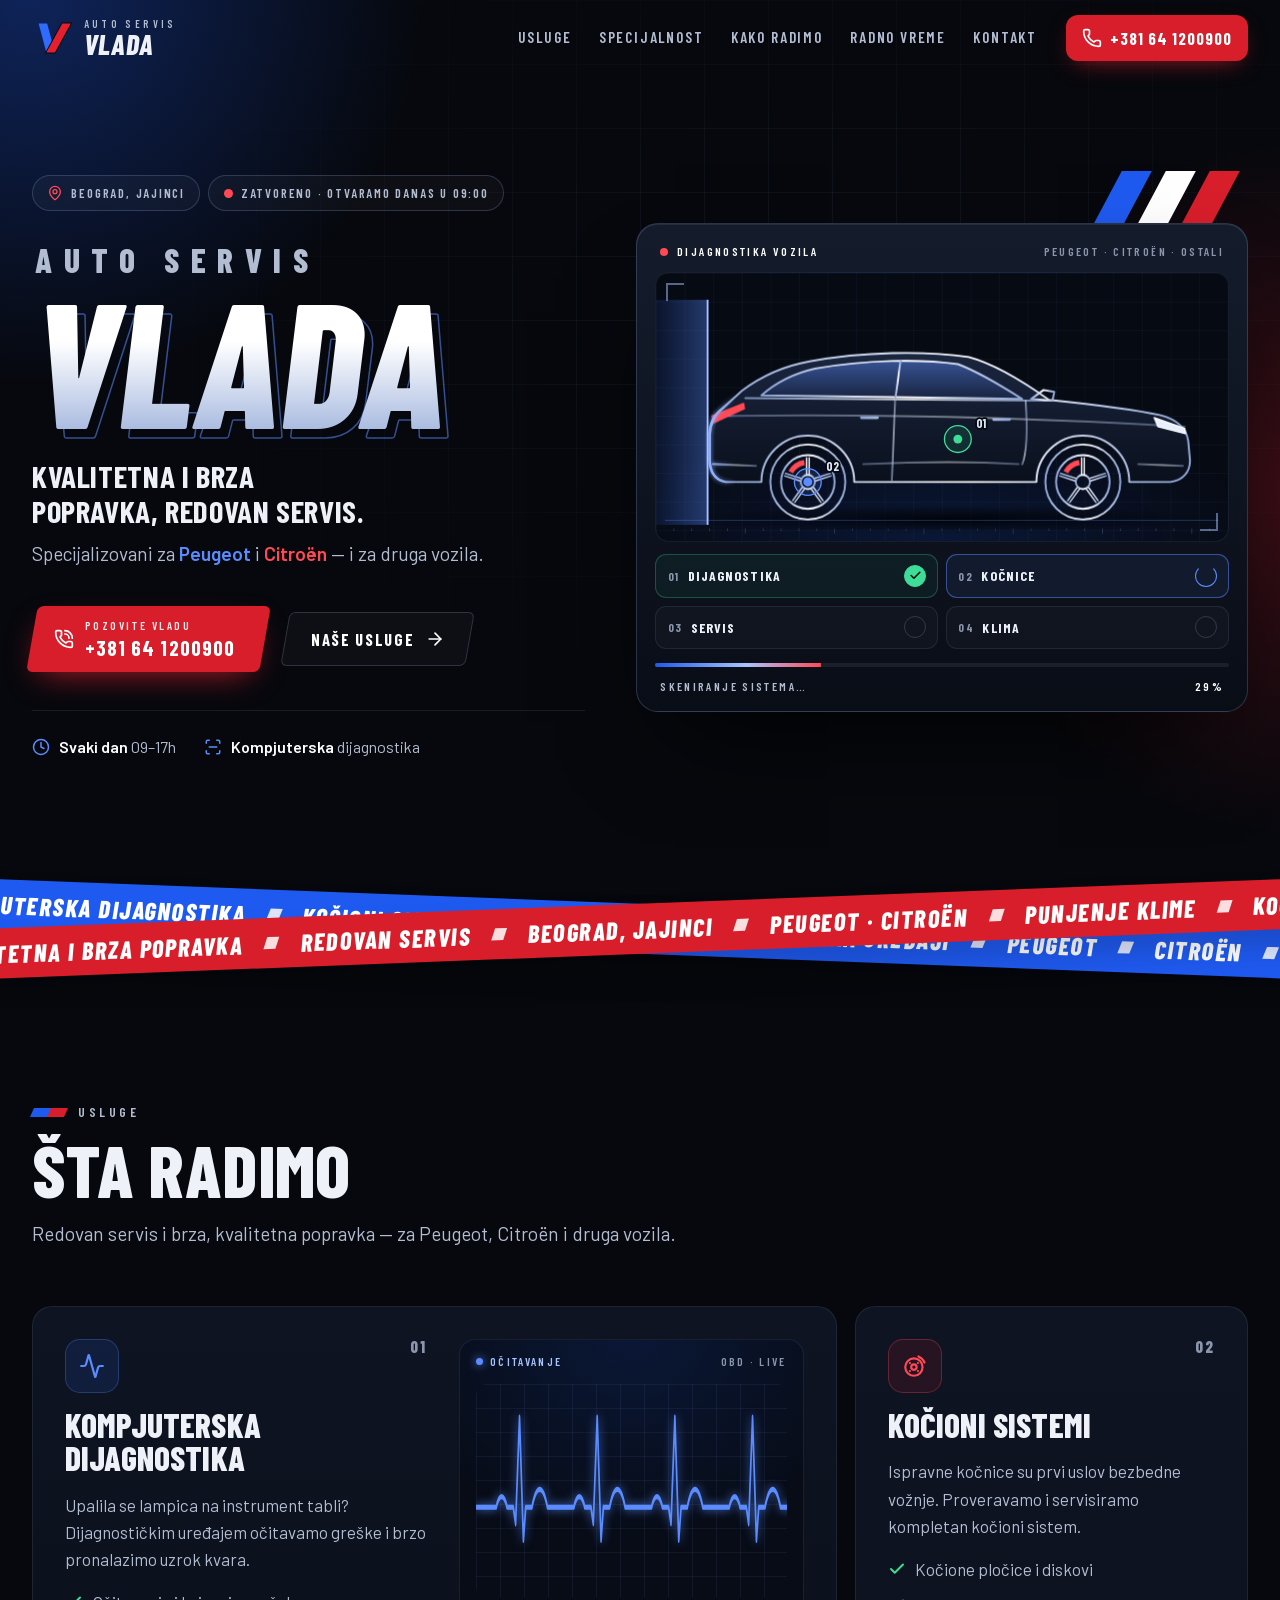
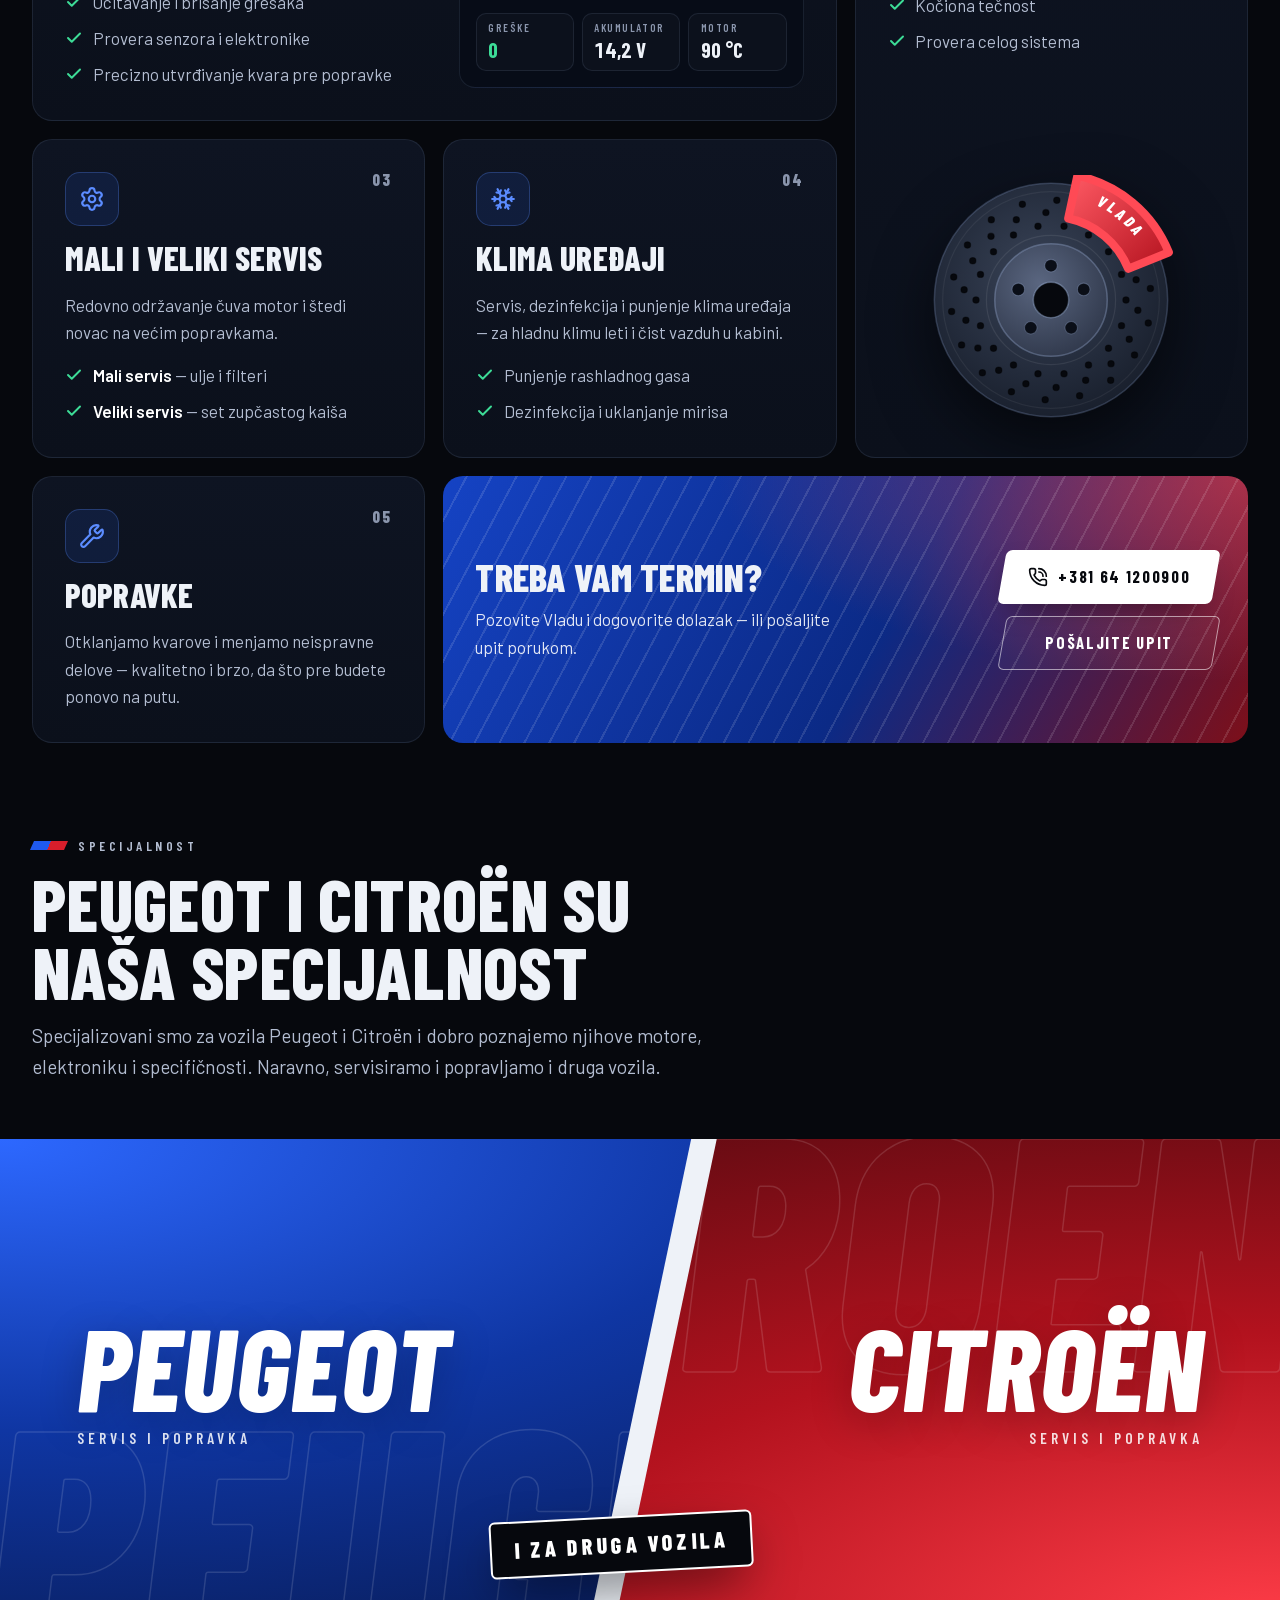
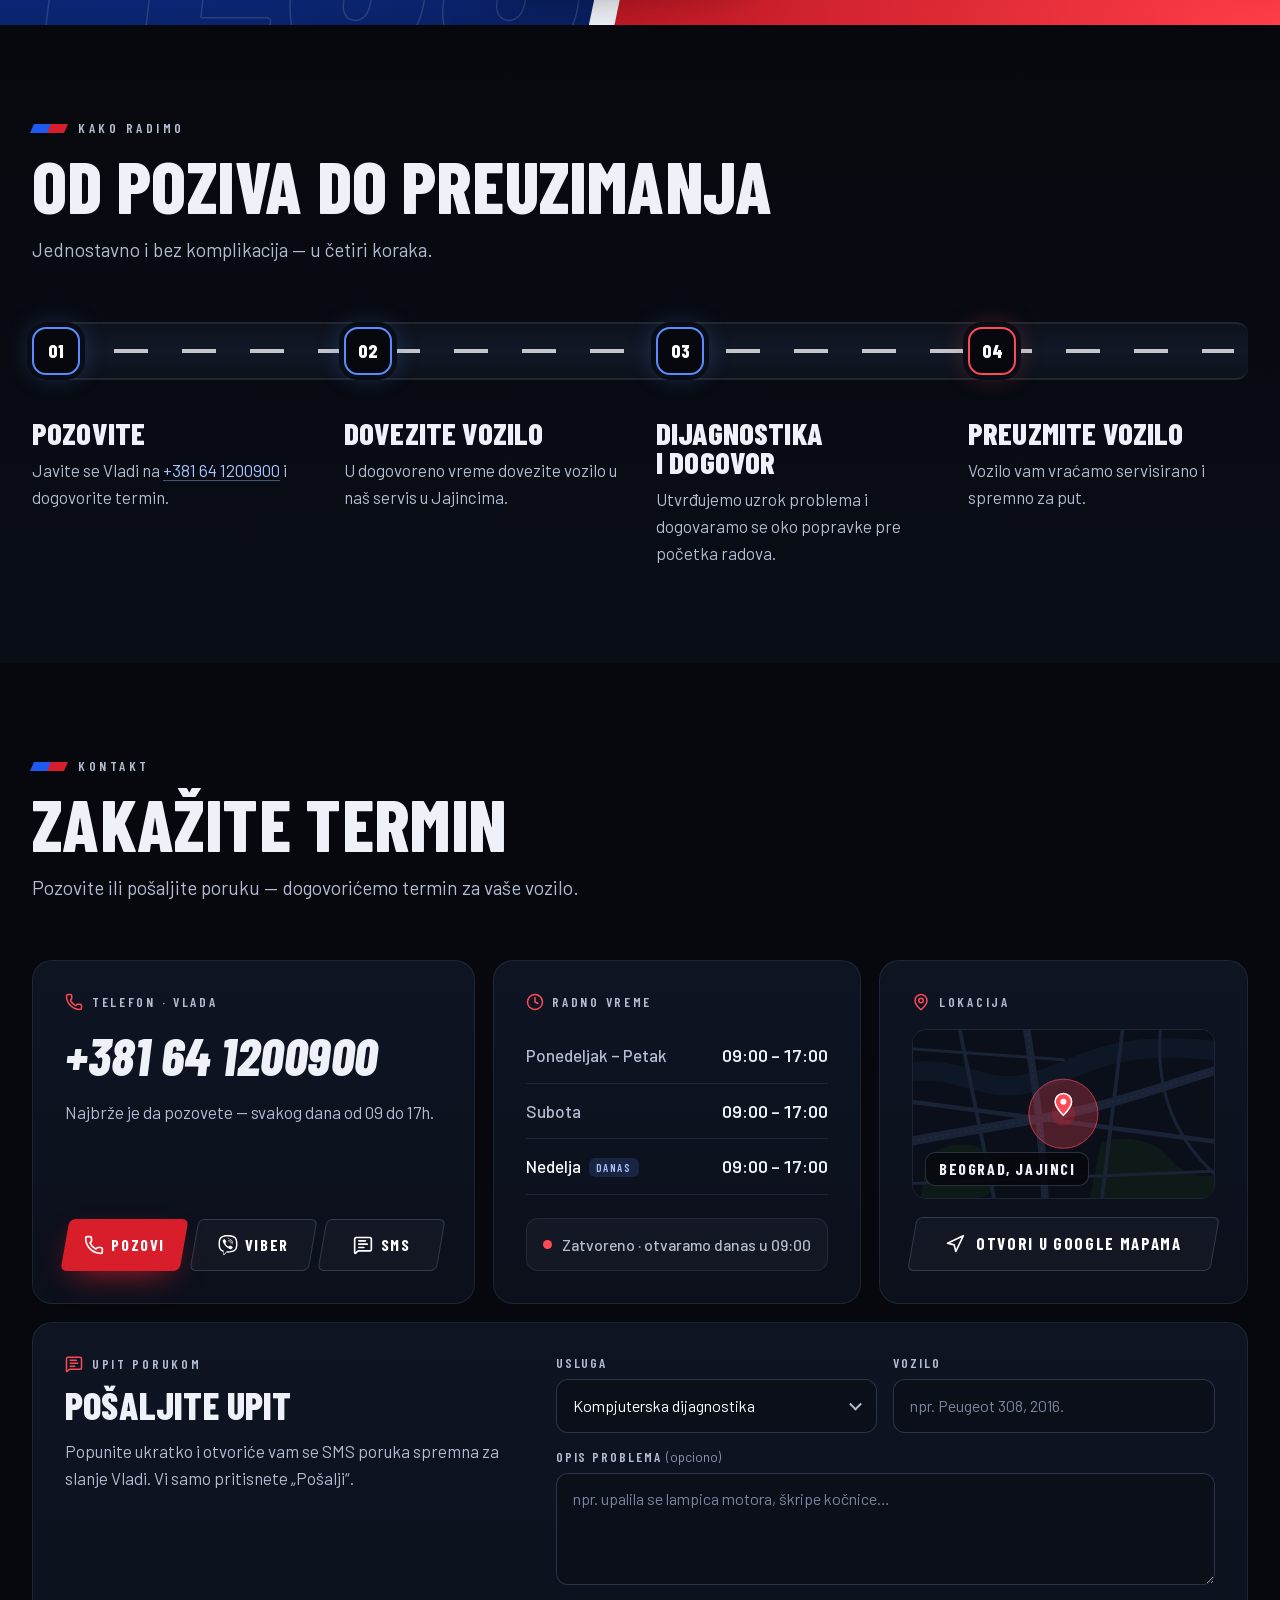
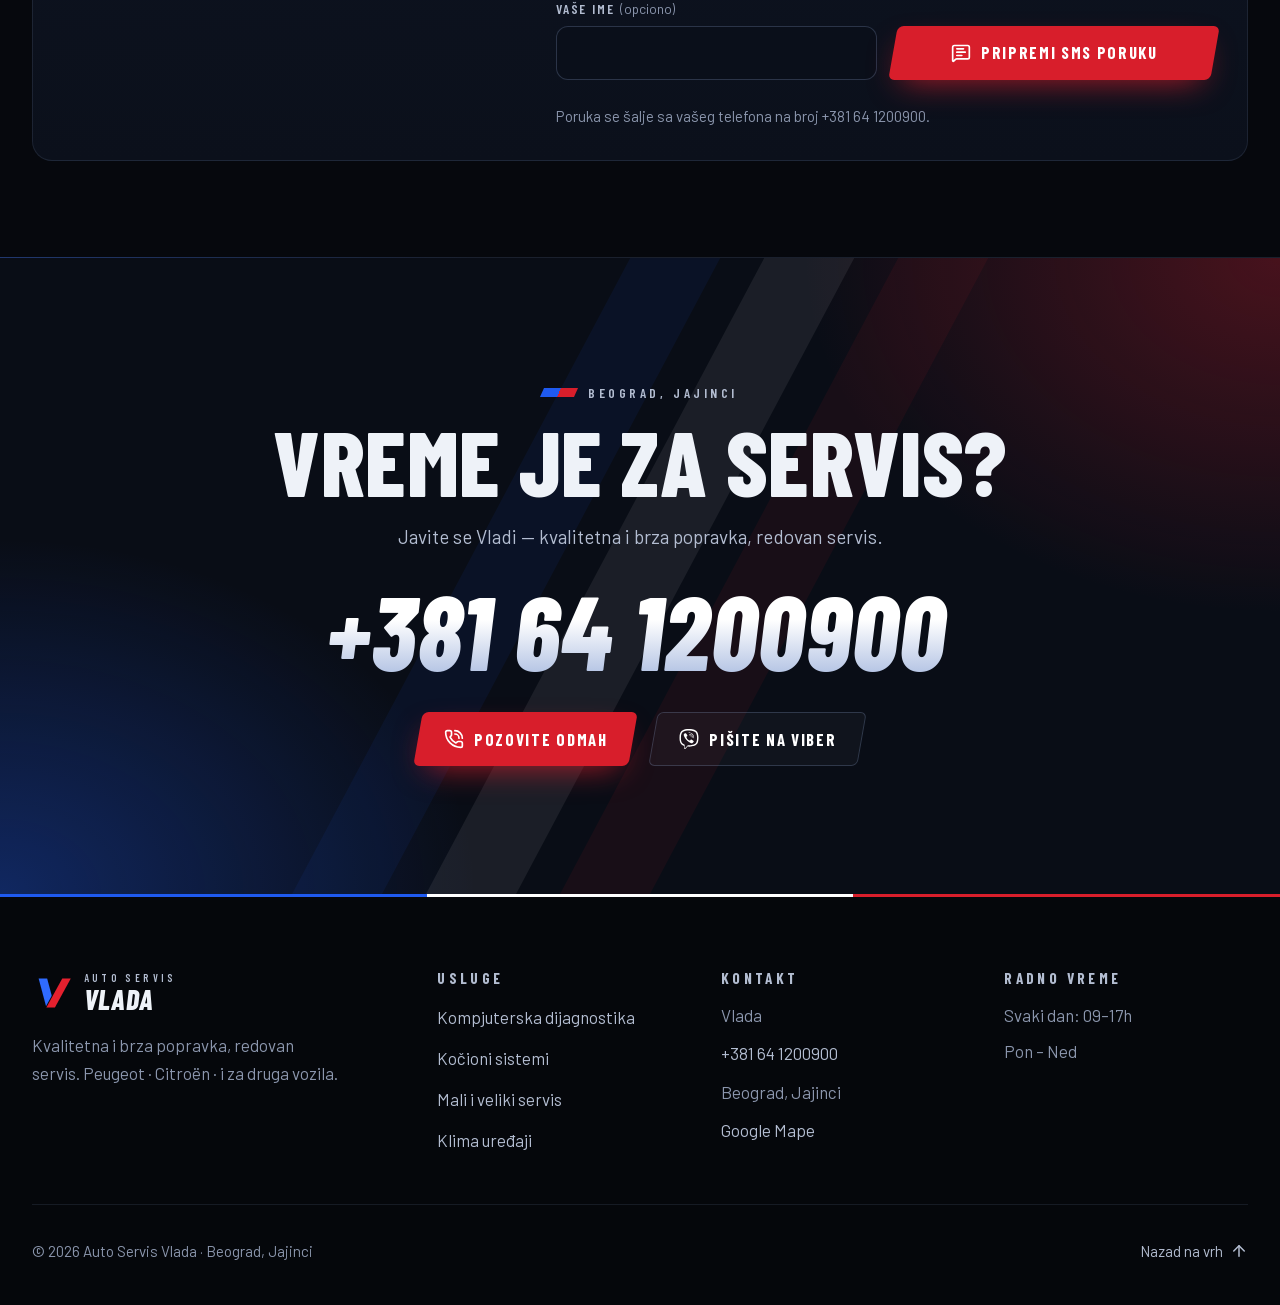
==== commit 372f3cce: "Change working hours to 09–17 every day Update the hours everywhere they appear: hero, mobile menu, " ====
--- a/index.html
+++ b/index.html
@@ -54,15 +54,9 @@
   "openingHoursSpecification": [
     {
       "@type": "OpeningHoursSpecification",
-      "dayOfWeek": ["Monday", "Tuesday", "Wednesday", "Thursday", "Friday"],
-      "opens": "08:00",
-      "closes": "18:00"
-    },
-    {
-      "@type": "OpeningHoursSpecification",
-      "dayOfWeek": "Saturday",
+      "dayOfWeek": ["Monday", "Tuesday", "Wednesday", "Thursday", "Friday", "Saturday", "Sunday"],
       "opens": "09:00",
-      "closes": "14:00"
+      "closes": "17:00"
     }
   ],
   "knowsAbout": ["Peugeot", "Citroën"],
@@ -148,7 +142,7 @@
       <svg class="icon" aria-hidden="true" focusable="false"><use href="#i-phone-call"/></svg>
       +381&nbsp;64&nbsp;1200900
     </a>
-    <p>Beograd, Jajinci · Pon–Pet 08–18h · Sub 09–14h</p>
+    <p>Beograd, Jajinci · Svaki dan 09–17h</p>
   </div>
 </div>
 
@@ -166,7 +160,7 @@
       <div class="hero__copy">
         <div class="hero__meta">
           <span class="chip"><svg class="icon" aria-hidden="true" focusable="false"><use href="#i-pin"/></svg>Beograd, Jajinci</span>
-          <span class="chip chip--status" data-status><span class="status-dot" aria-hidden="true"></span><span data-status-text>Pon–Pet 08–18h · Sub 09–14h</span></span>
+          <span class="chip chip--status" data-status><span class="status-dot" aria-hidden="true"></span><span data-status-text>Svaki dan 09–17h</span></span>
         </div>
 
         <h1 class="hero__title" id="hero-title">
@@ -189,8 +183,7 @@
         </div>
 
         <ul class="hero__facts">
-          <li><svg class="icon" aria-hidden="true" focusable="false"><use href="#i-clock"/></svg><span><b>Pon–Pet</b> 08–18h</span></li>
-          <li><svg class="icon" aria-hidden="true" focusable="false"><use href="#i-clock"/></svg><span><b>Subota</b> 09–14h</span></li>
+          <li><svg class="icon" aria-hidden="true" focusable="false"><use href="#i-clock"/></svg><span><b>Svaki dan</b> 09–17h</span></li>
           <li><svg class="icon" aria-hidden="true" focusable="false"><use href="#i-scan"/></svg><span><b>Kompjuterska</b> dijagnostika</span></li>
         </ul>
       </div>
@@ -492,7 +485,7 @@
         <article class="card card--phone reveal" aria-labelledby="tel-title">
           <h3 class="card__label" id="tel-title"><svg class="icon" aria-hidden="true" focusable="false"><use href="#i-phone"/></svg>Telefon · Vlada</h3>
           <a class="phone-big" href="tel:+381641200900">+381&nbsp;64&nbsp;1200900</a>
-          <p class="card__text">Najbrže je da pozovete — radnim danima od 08 do 18h, subotom od 09 do 14h.</p>
+          <p class="card__text">Najbrže je da pozovete — svakog dana od 09 do 17h.</p>
           <div class="card__actions">
             <a class="btn btn--primary" href="tel:+381641200900">
               <svg class="icon" aria-hidden="true" focusable="false"><use href="#i-phone"/></svg>Pozovi
@@ -510,9 +503,9 @@
           <h3 class="card__label" id="hours-title"><svg class="icon" aria-hidden="true" focusable="false"><use href="#i-clock"/></svg>Radno vreme</h3>
           <table class="hours">
             <tbody>
-              <tr data-days="1,2,3,4,5"><th scope="row">Ponedeljak – Petak</th><td>08:00 – 18:00</td></tr>
-              <tr data-days="6"><th scope="row">Subota</th><td>09:00 – 14:00</td></tr>
-              <tr data-days="0"><th scope="row">Nedelja</th><td>Zatvoreno</td></tr>
+              <tr data-days="1,2,3,4,5"><th scope="row">Ponedeljak – Petak</th><td>09:00 – 17:00</td></tr>
+              <tr data-days="6"><th scope="row">Subota</th><td>09:00 – 17:00</td></tr>
+              <tr data-days="0"><th scope="row">Nedelja</th><td>09:00 – 17:00</td></tr>
             </tbody>
           </table>
           <p class="status" data-status hidden><span class="status-dot" aria-hidden="true"></span><span data-status-text></span></p>
@@ -655,9 +648,8 @@
     <div class="footer__col">
       <h2 class="footer__title">Radno vreme</h2>
       <ul>
-        <li>Pon–Pet: 08–18h</li>
-        <li>Subota: 09–14h</li>
-        <li>Nedelja: zatvoreno</li>
+        <li>Svaki dan: 09–17h</li>
+        <li>Pon – Ned</li>
       </ul>
     </div>
   </div>
--- a/assets/css/style.css
+++ b/assets/css/style.css
@@ -773,7 +773,6 @@
 .hours th, .hours td { padding: .85rem 0; border-bottom: 1px solid var(--line); text-align: left; font-weight: 500; }
 .hours th { color: var(--text-2); }
 .hours td { text-align: right; font-weight: 600; white-space: nowrap; }
-.hours tr[data-days="0"] td { color: var(--text-3); font-weight: 500; }
 .hours tr.is-today th { color: #fff; }
 .hours tr.is-today th::after {
   content: "Danas"; display: inline-block; margin-left: .5rem; padding: .25rem .45rem; border-radius: 6px;
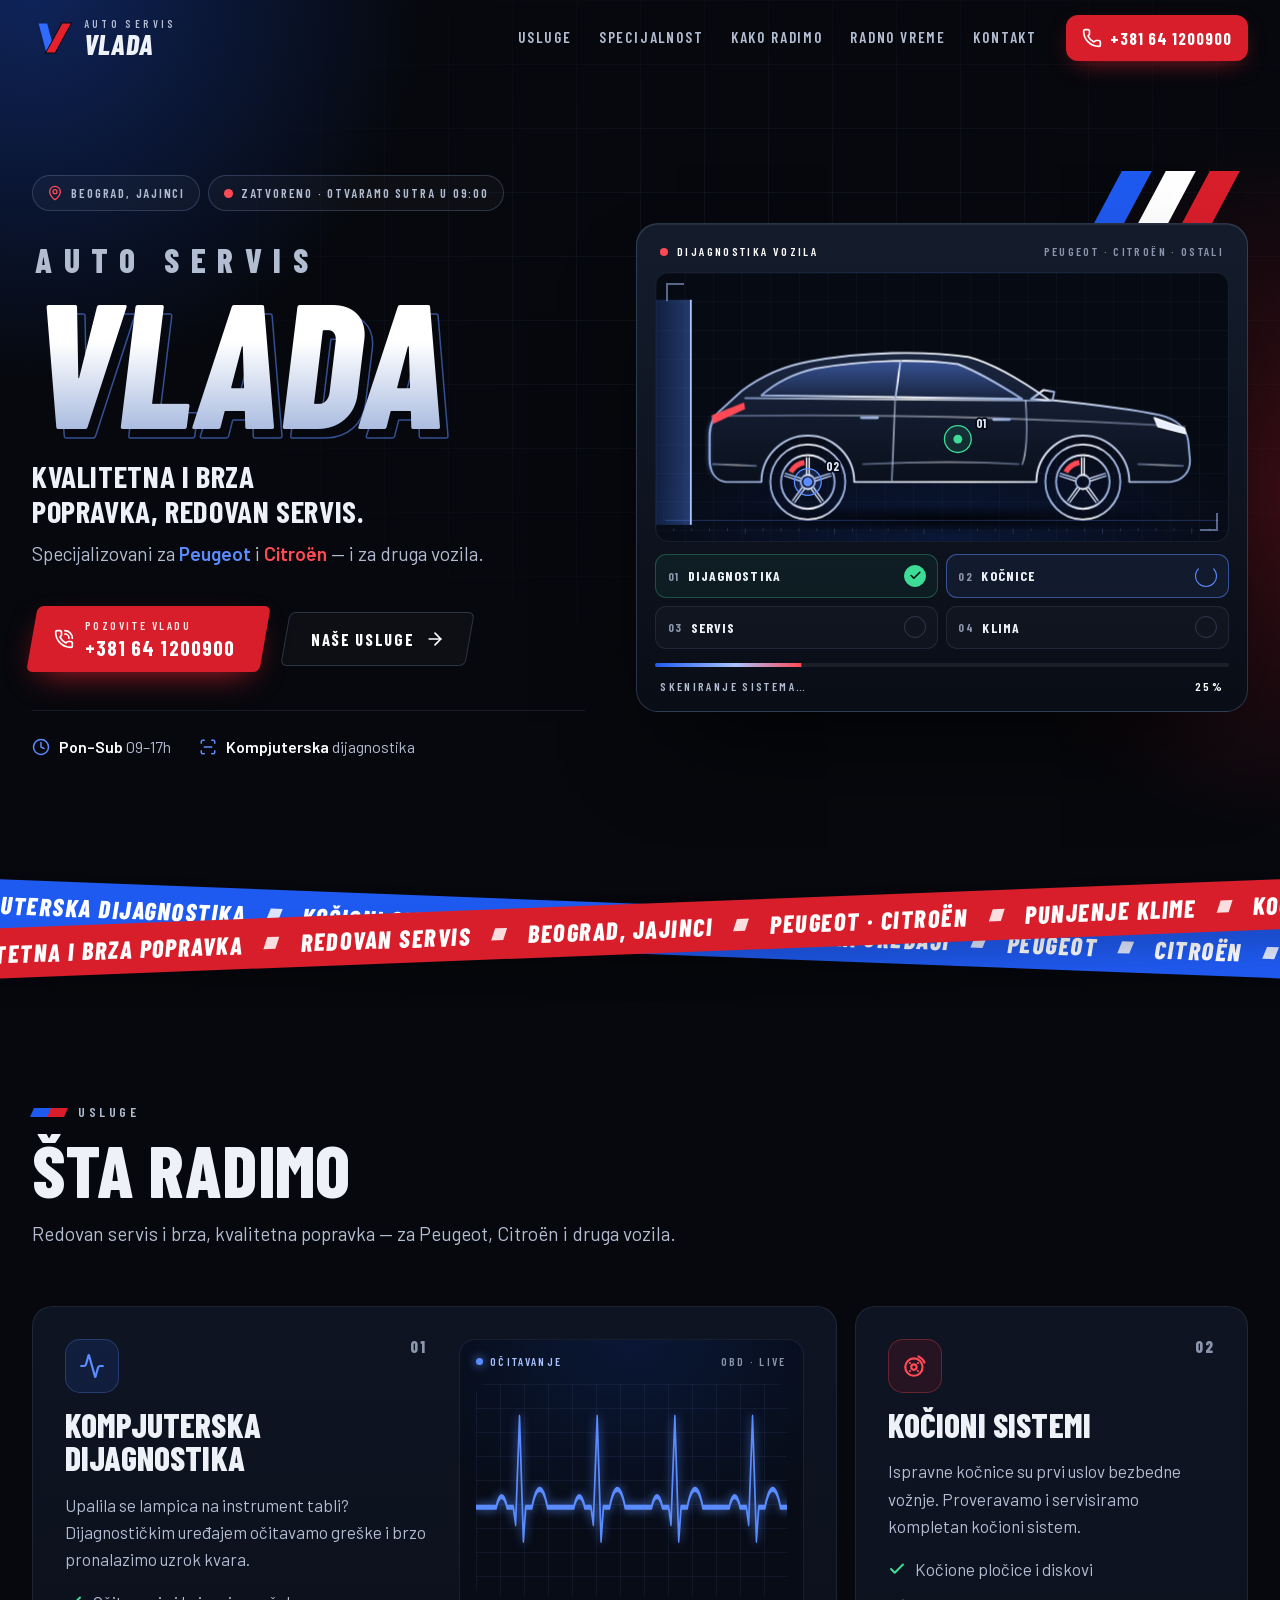
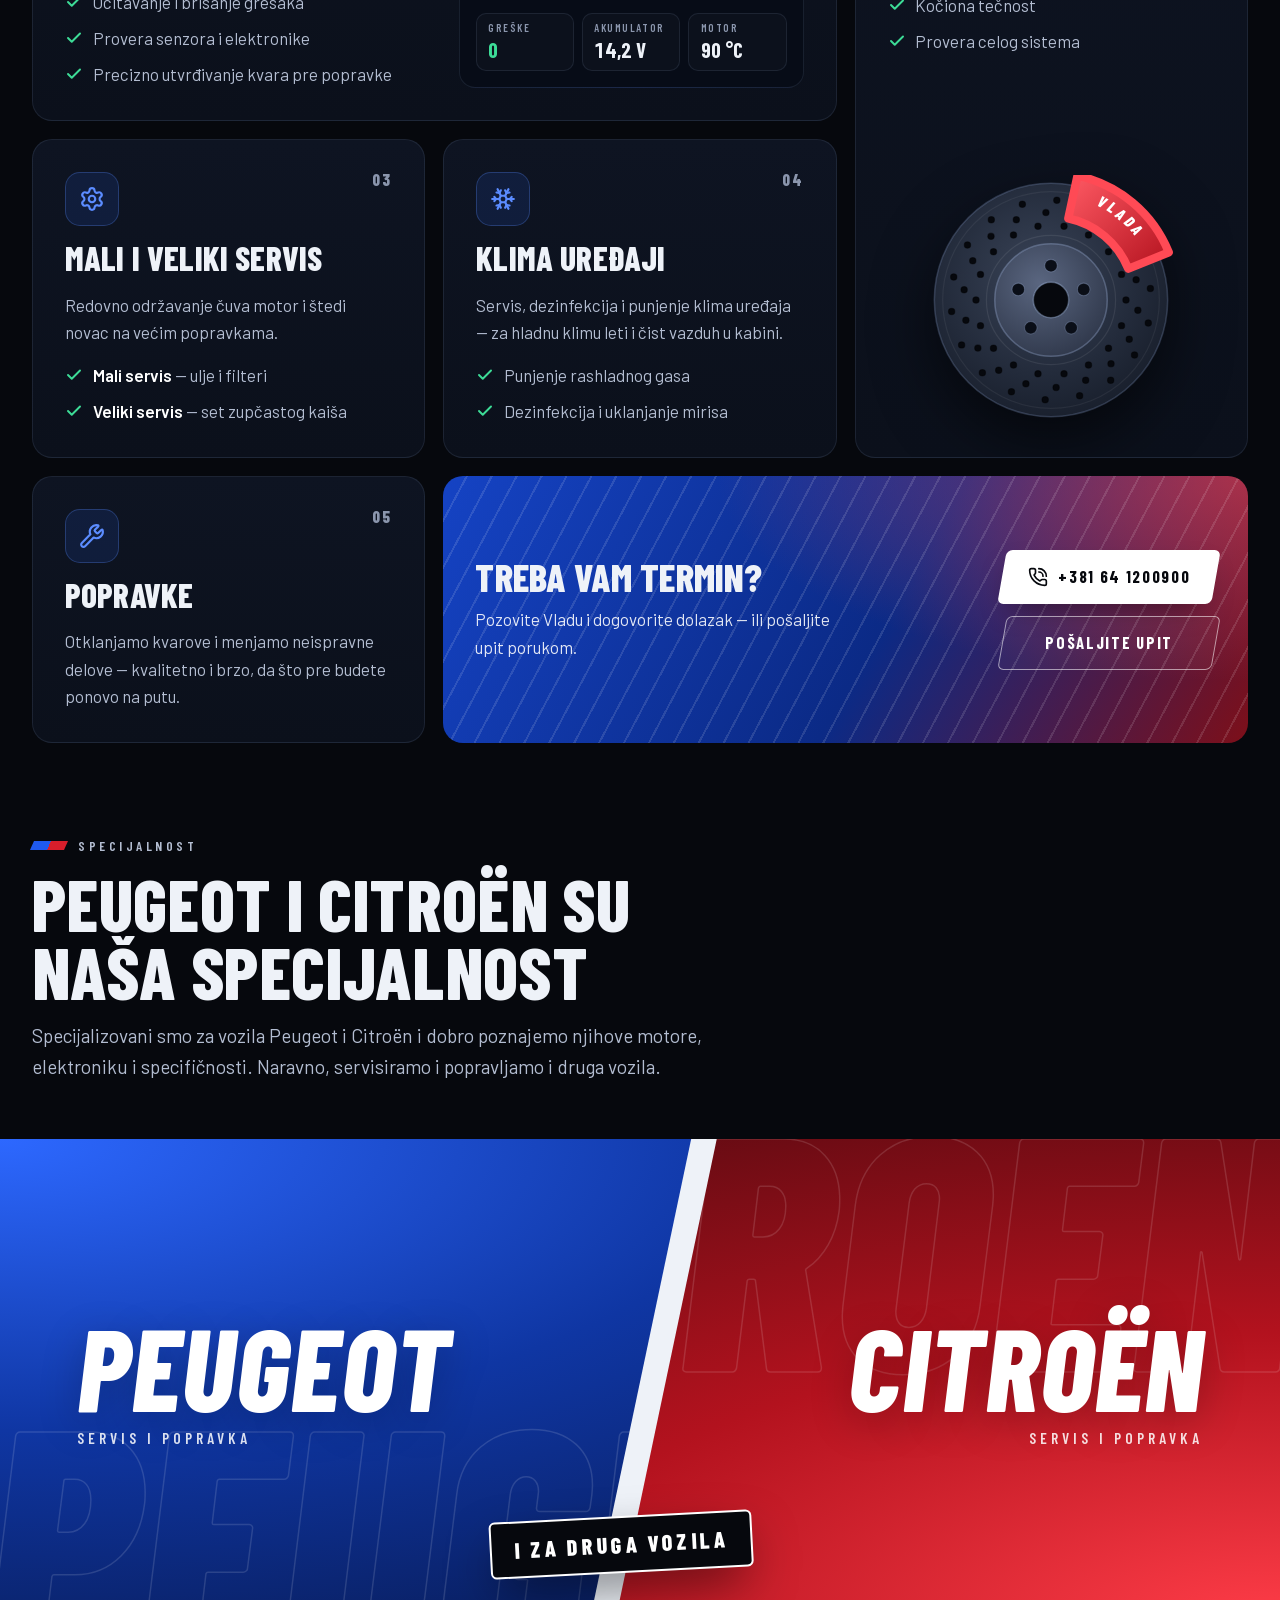
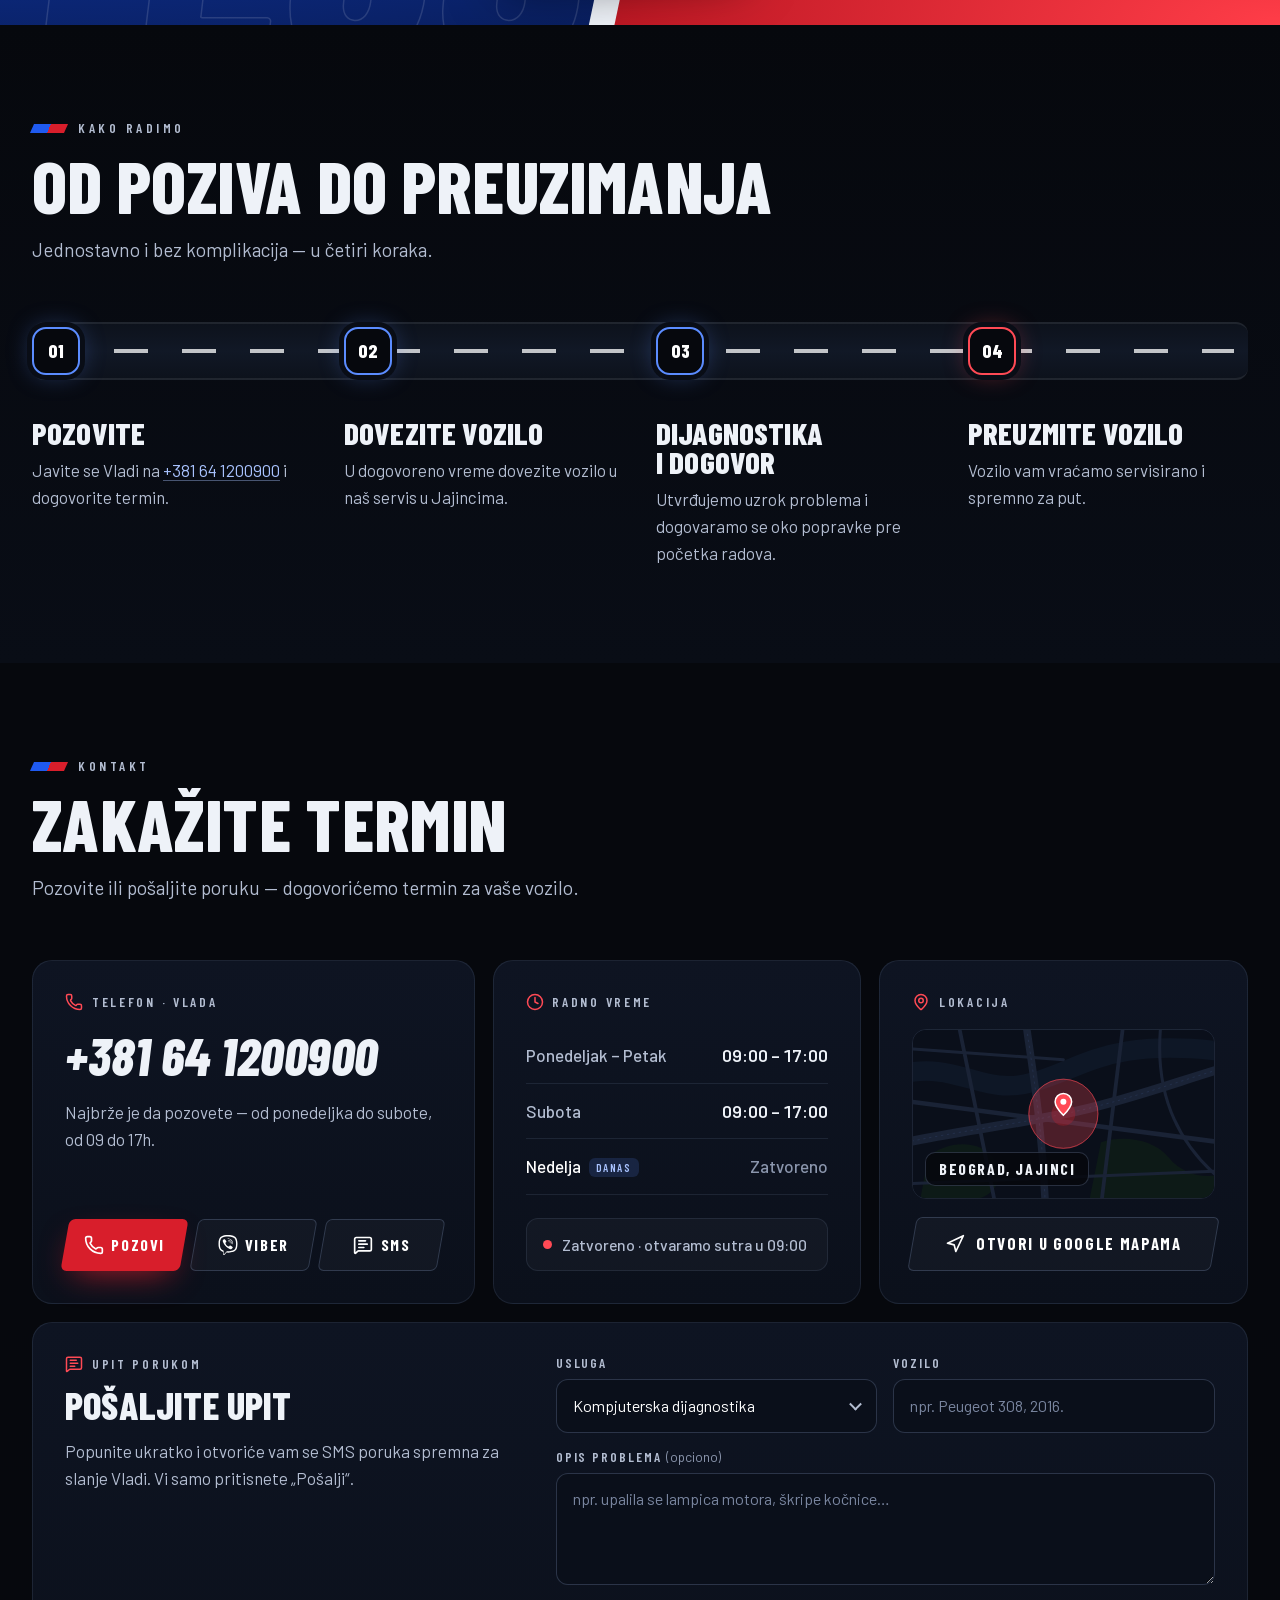
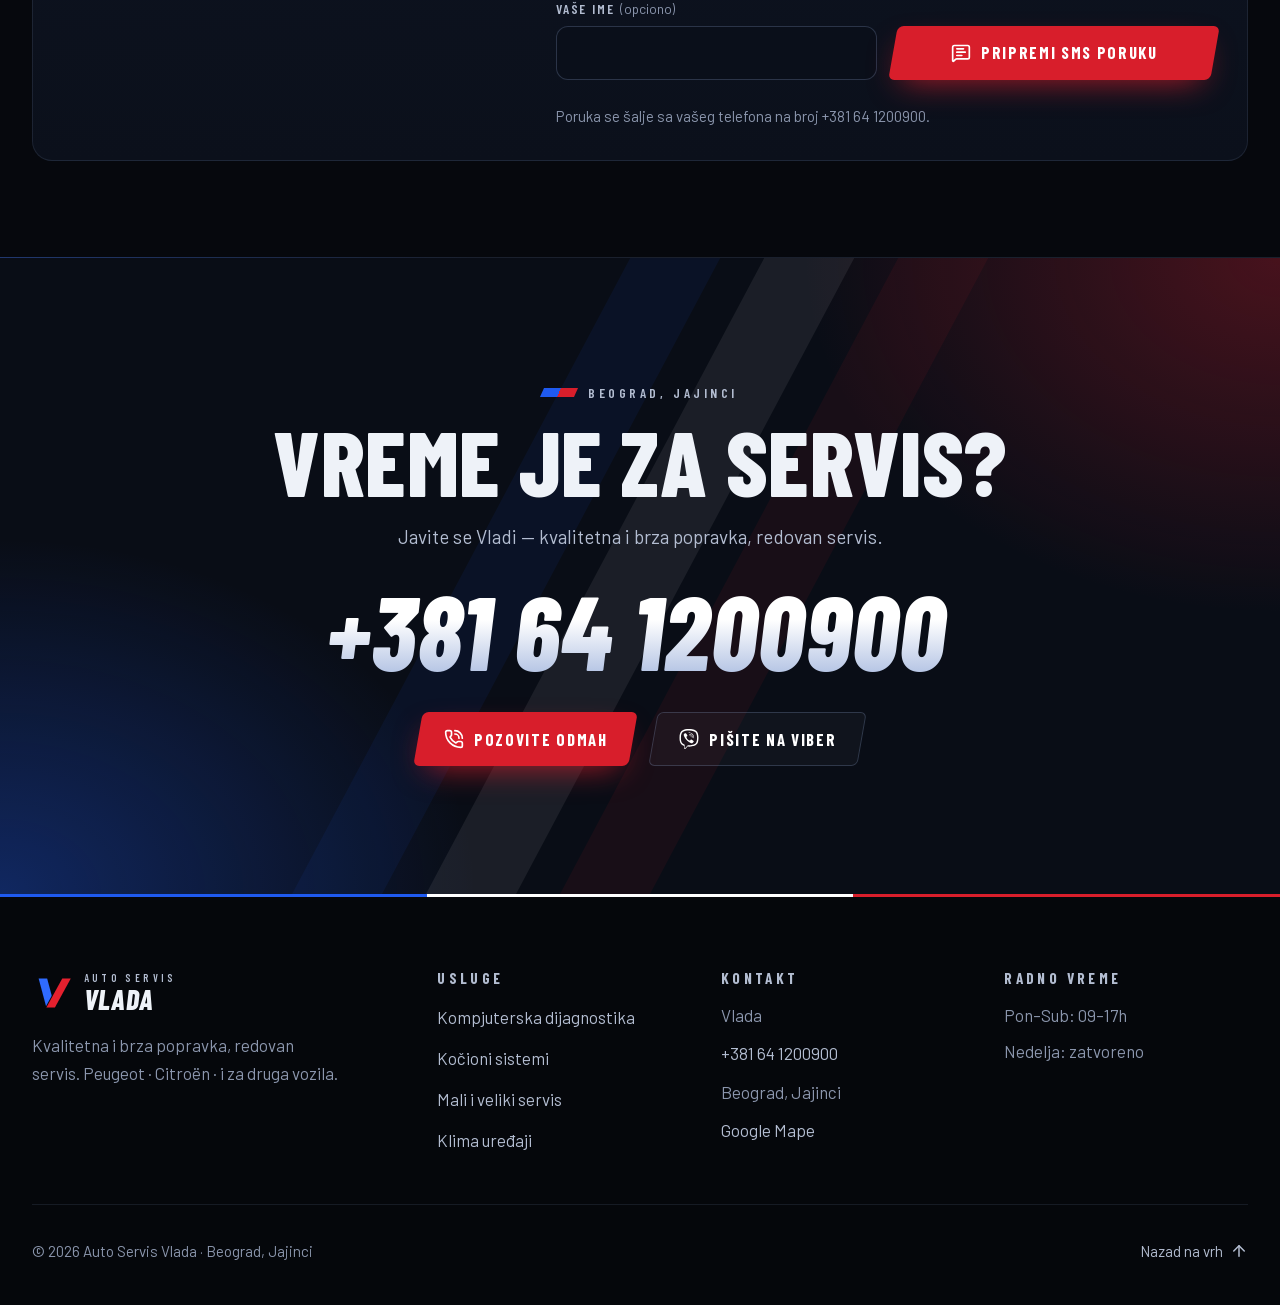
==== commit af257e05: "Set working hours to Mon–Sat 09–17, closed on Sunday Co-Authored-By: Claude Opus 5.5 <noreply@anthro" ====
--- a/index.html
+++ b/index.html
@@ -54,7 +54,7 @@
   "openingHoursSpecification": [
     {
       "@type": "OpeningHoursSpecification",
-      "dayOfWeek": ["Monday", "Tuesday", "Wednesday", "Thursday", "Friday", "Saturday", "Sunday"],
+      "dayOfWeek": ["Monday", "Tuesday", "Wednesday", "Thursday", "Friday", "Saturday"],
       "opens": "09:00",
       "closes": "17:00"
     }
@@ -142,7 +142,7 @@
       <svg class="icon" aria-hidden="true" focusable="false"><use href="#i-phone-call"/></svg>
       +381&nbsp;64&nbsp;1200900
     </a>
-    <p>Beograd, Jajinci · Svaki dan 09–17h</p>
+    <p>Beograd, Jajinci · Pon–Sub 09–17h</p>
   </div>
 </div>
 
@@ -160,7 +160,7 @@
       <div class="hero__copy">
         <div class="hero__meta">
           <span class="chip"><svg class="icon" aria-hidden="true" focusable="false"><use href="#i-pin"/></svg>Beograd, Jajinci</span>
-          <span class="chip chip--status" data-status><span class="status-dot" aria-hidden="true"></span><span data-status-text>Svaki dan 09–17h</span></span>
+          <span class="chip chip--status" data-status><span class="status-dot" aria-hidden="true"></span><span data-status-text>Pon–Sub 09–17h</span></span>
         </div>
 
         <h1 class="hero__title" id="hero-title">
@@ -183,7 +183,7 @@
         </div>
 
         <ul class="hero__facts">
-          <li><svg class="icon" aria-hidden="true" focusable="false"><use href="#i-clock"/></svg><span><b>Svaki dan</b> 09–17h</span></li>
+          <li><svg class="icon" aria-hidden="true" focusable="false"><use href="#i-clock"/></svg><span><b>Pon–Sub</b> 09–17h</span></li>
           <li><svg class="icon" aria-hidden="true" focusable="false"><use href="#i-scan"/></svg><span><b>Kompjuterska</b> dijagnostika</span></li>
         </ul>
       </div>
@@ -485,7 +485,7 @@
         <article class="card card--phone reveal" aria-labelledby="tel-title">
           <h3 class="card__label" id="tel-title"><svg class="icon" aria-hidden="true" focusable="false"><use href="#i-phone"/></svg>Telefon · Vlada</h3>
           <a class="phone-big" href="tel:+381641200900">+381&nbsp;64&nbsp;1200900</a>
-          <p class="card__text">Najbrže je da pozovete — svakog dana od 09 do 17h.</p>
+          <p class="card__text">Najbrže je da pozovete — od ponedeljka do subote, od 09 do 17h.</p>
           <div class="card__actions">
             <a class="btn btn--primary" href="tel:+381641200900">
               <svg class="icon" aria-hidden="true" focusable="false"><use href="#i-phone"/></svg>Pozovi
@@ -505,7 +505,7 @@
             <tbody>
               <tr data-days="1,2,3,4,5"><th scope="row">Ponedeljak – Petak</th><td>09:00 – 17:00</td></tr>
               <tr data-days="6"><th scope="row">Subota</th><td>09:00 – 17:00</td></tr>
-              <tr data-days="0"><th scope="row">Nedelja</th><td>09:00 – 17:00</td></tr>
+              <tr data-days="0"><th scope="row">Nedelja</th><td>Zatvoreno</td></tr>
             </tbody>
           </table>
           <p class="status" data-status hidden><span class="status-dot" aria-hidden="true"></span><span data-status-text></span></p>
@@ -648,8 +648,8 @@
     <div class="footer__col">
       <h2 class="footer__title">Radno vreme</h2>
       <ul>
-        <li>Svaki dan: 09–17h</li>
-        <li>Pon – Ned</li>
+        <li>Pon–Sub: 09–17h</li>
+        <li>Nedelja: zatvoreno</li>
       </ul>
     </div>
   </div>
--- a/assets/css/style.css
+++ b/assets/css/style.css
@@ -774,6 +774,7 @@
 .hours th { color: var(--text-2); }
 .hours td { text-align: right; font-weight: 600; white-space: nowrap; }
 .hours tr.is-today th { color: #fff; }
+.hours tr[data-days="0"] td { color: var(--text-3); font-weight: 500; }
 .hours tr.is-today th::after {
   content: "Danas"; display: inline-block; margin-left: .5rem; padding: .25rem .45rem; border-radius: 6px;
   background: rgba(91, 140, 255, .16); color: var(--blue-3);
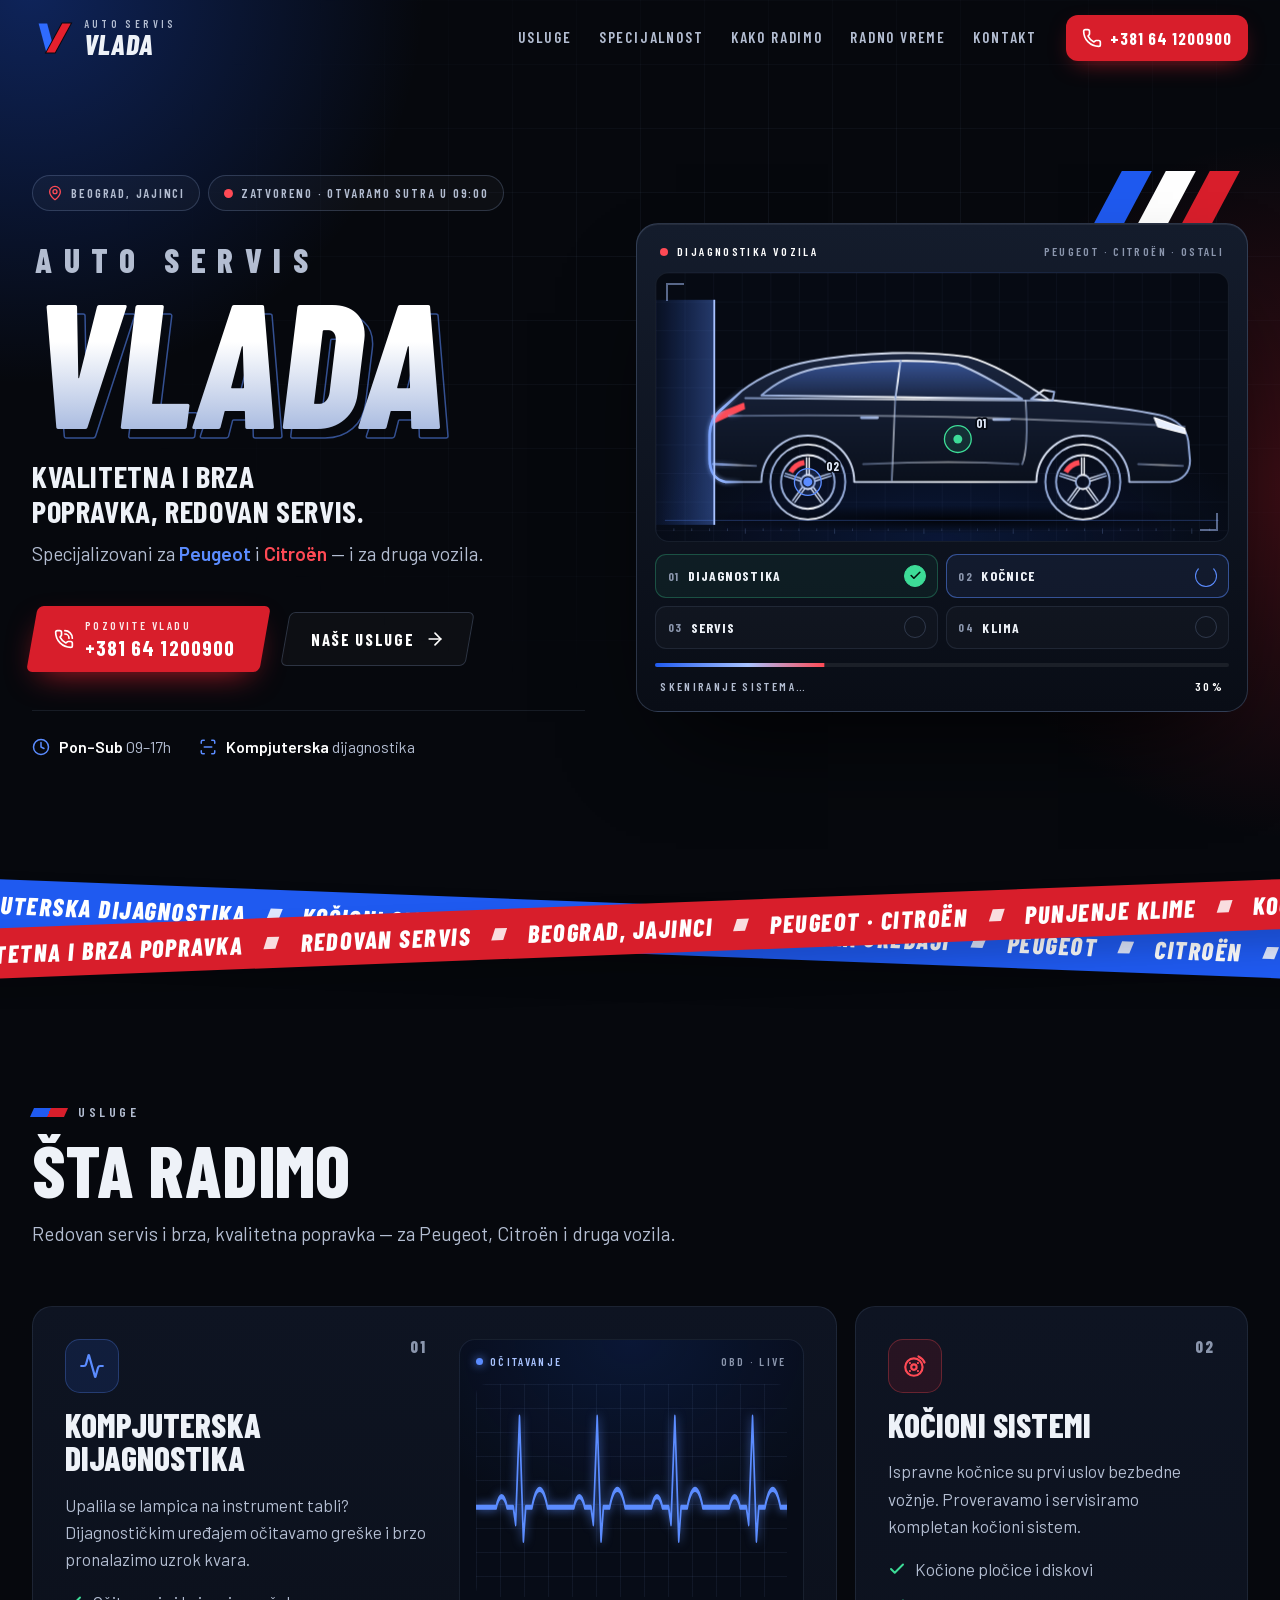
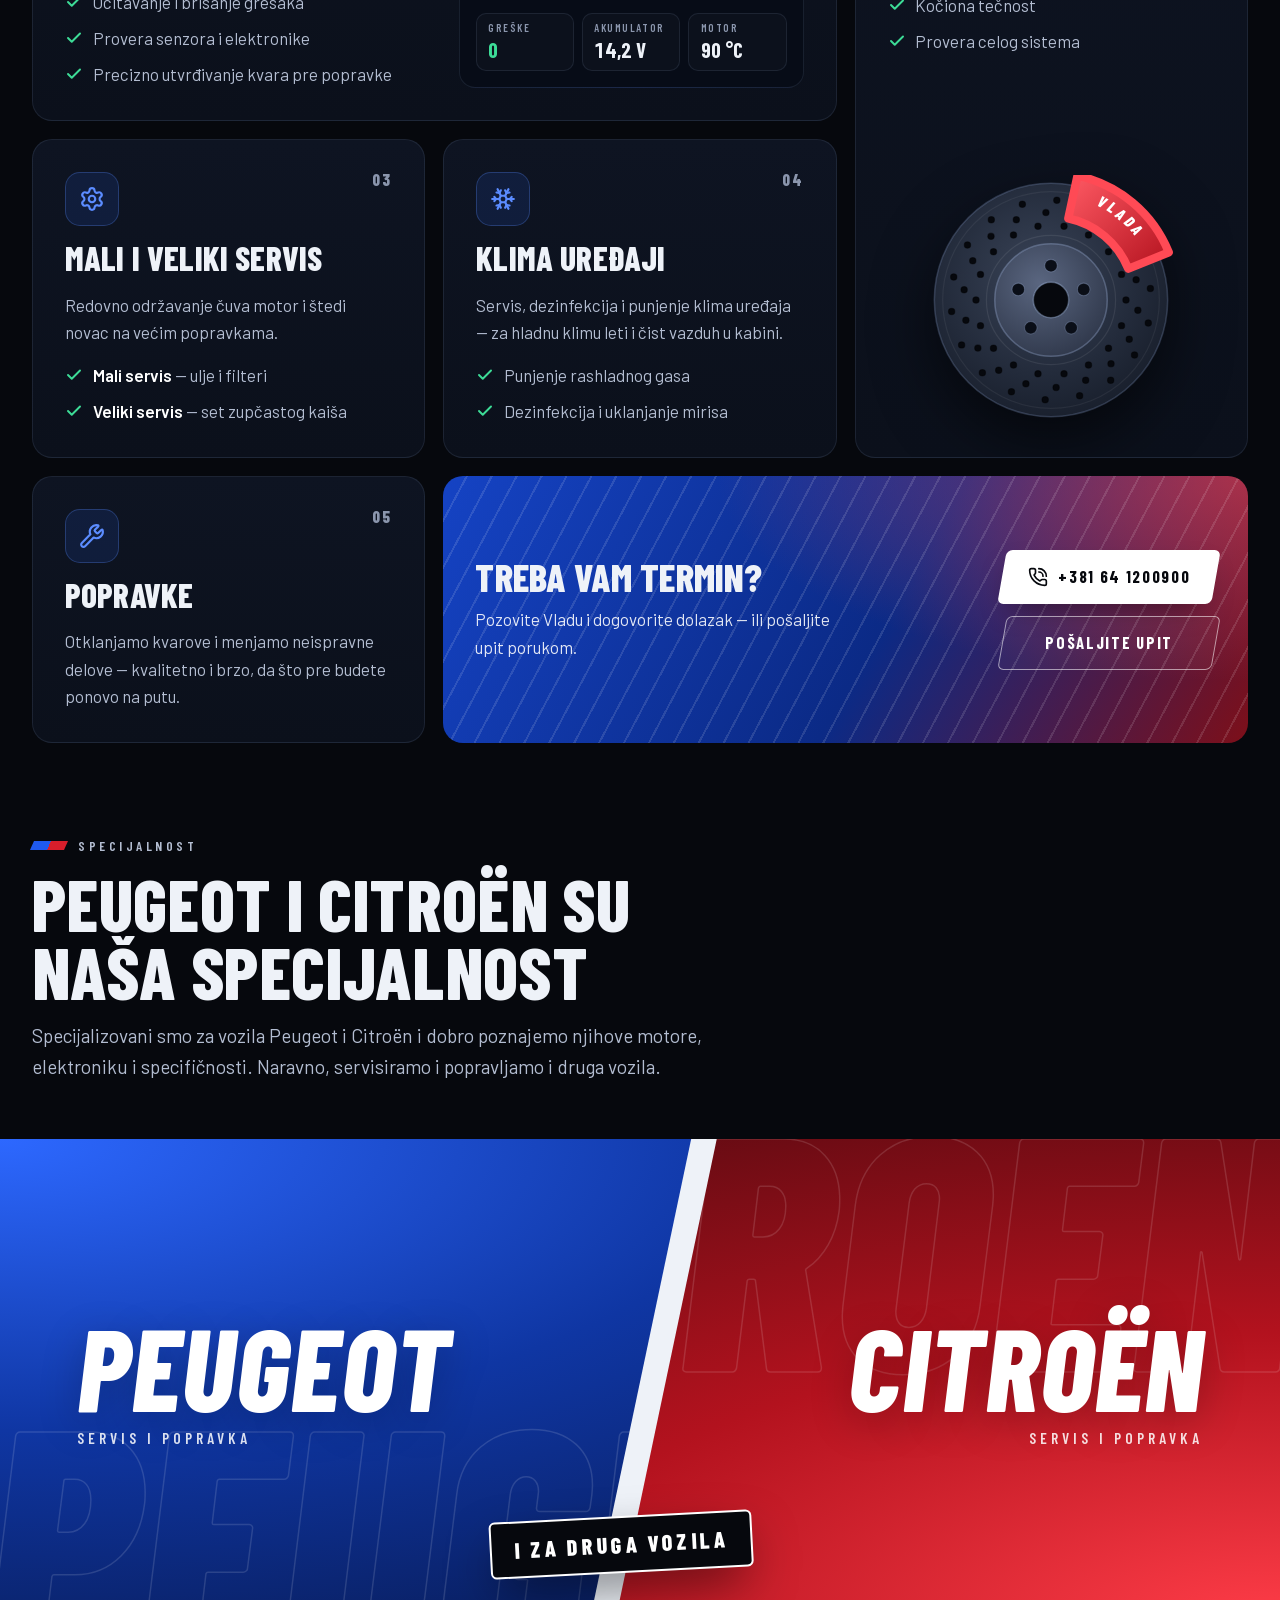
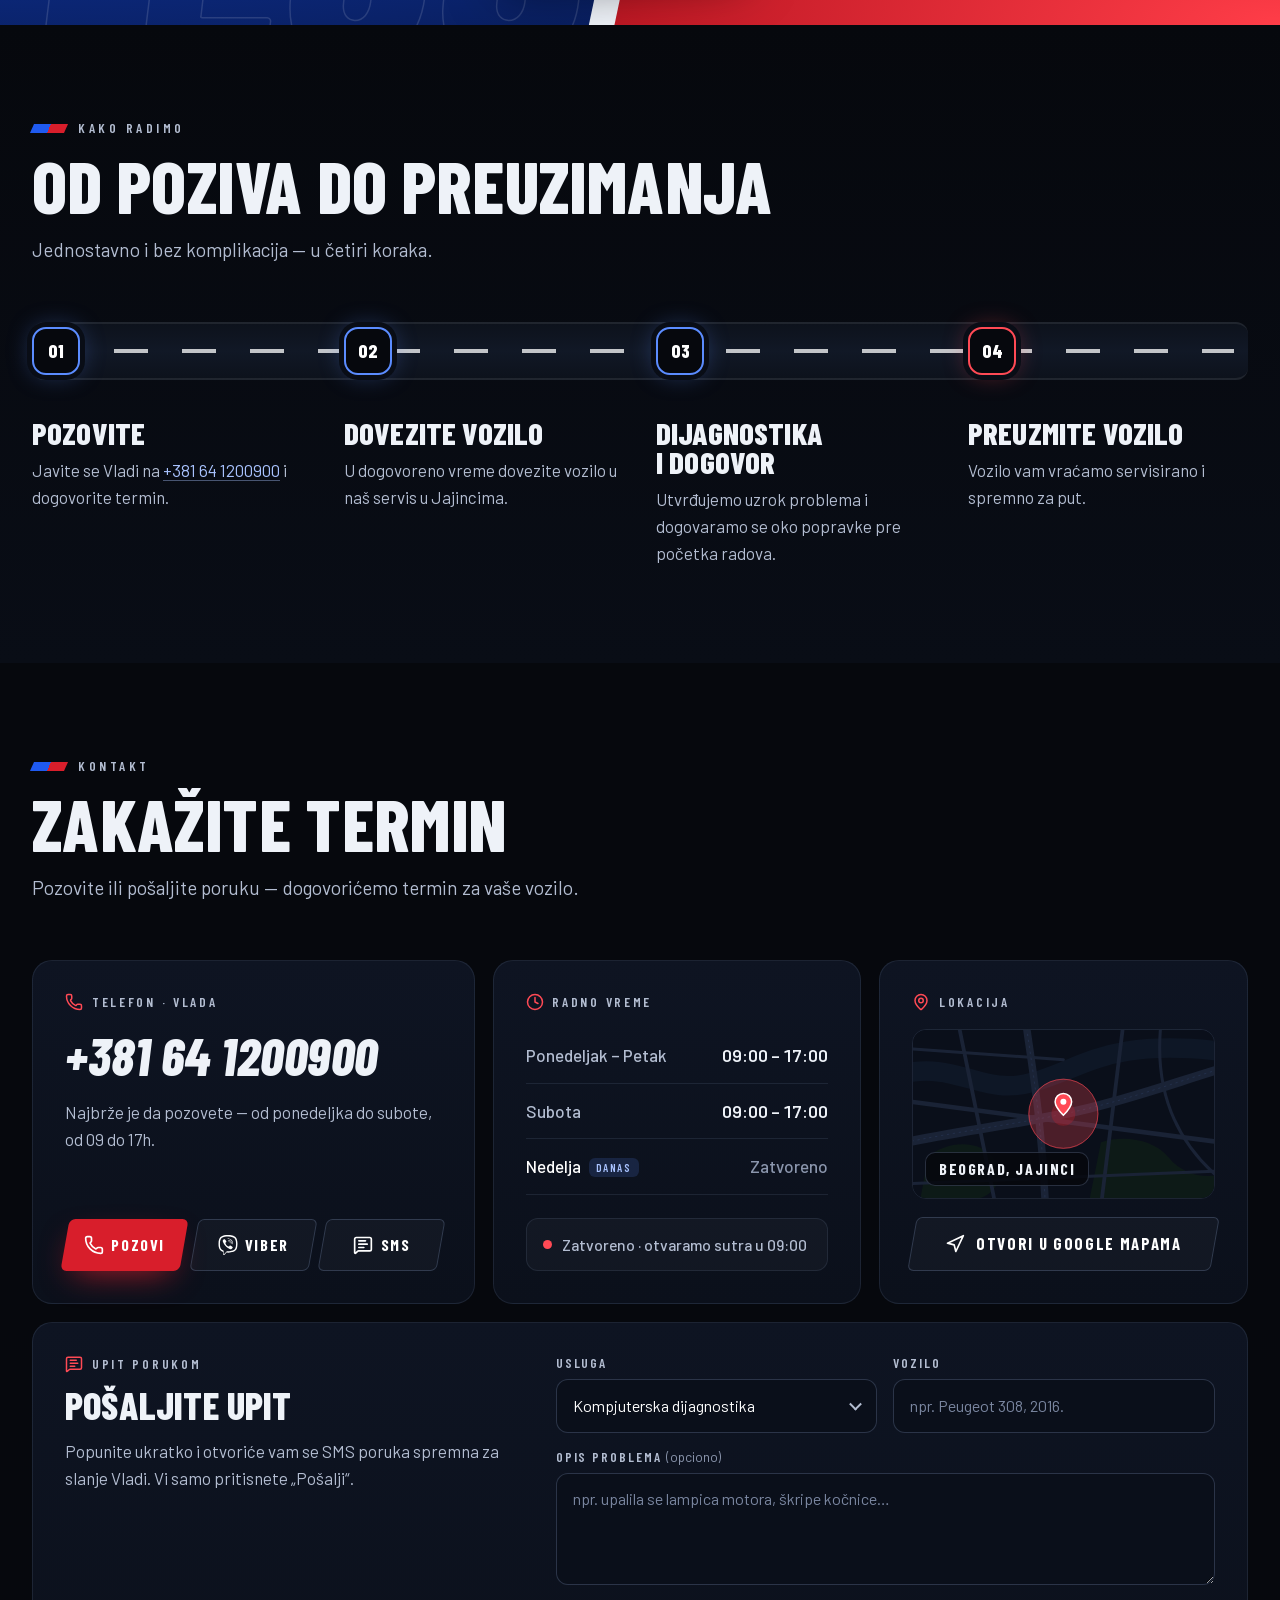
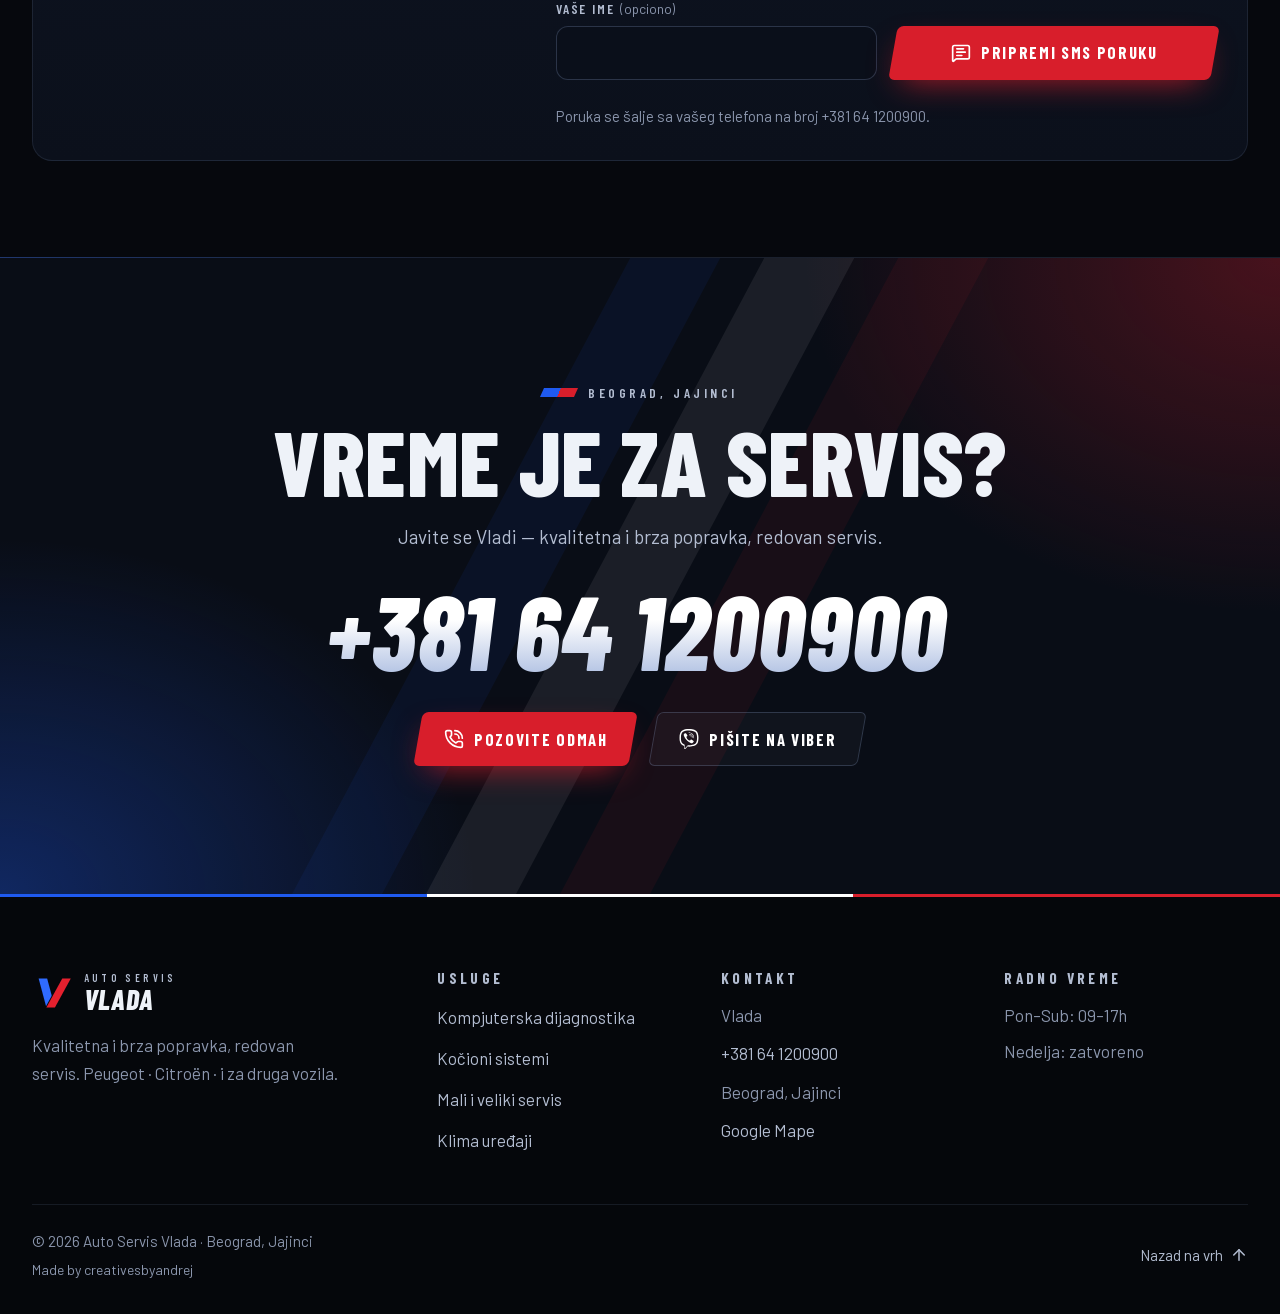
==== commit c32da48b: "Add "Made by creativesbyandrej" credit to the footer The portfolio link will be added once the portf" ====
--- a/index.html
+++ b/index.html
@@ -654,7 +654,10 @@
     </div>
   </div>
   <div class="container footer__bottom">
-    <p>© <span data-year>2026</span> Auto Servis Vlada · Beograd, Jajinci</p>
+    <div class="footer__legal">
+      <p>© <span data-year>2026</span> Auto Servis Vlada · Beograd, Jajinci</p>
+      <p class="footer__credit">Made by creativesbyandrej</p>
+    </div>
     <a class="to-top" href="#pocetna">Nazad na vrh <svg class="icon" aria-hidden="true" focusable="false"><use href="#i-arrow-up"/></svg></a>
   </div>
 </footer>
--- a/assets/css/style.css
+++ b/assets/css/style.css
@@ -896,6 +896,10 @@
   margin-top: 3rem; padding-top: 1.5rem; border-top: 1px solid var(--line);
   font-size: .95rem; color: var(--text-3);
 }
+.footer__legal { display: grid; gap: .35rem; }
+.footer__credit { font-size: .875rem; }
+.footer__credit a { color: var(--text-2); text-decoration: underline; text-decoration-color: var(--line-2); text-underline-offset: .2em; transition: color .2s, text-decoration-color .2s; }
+.footer__credit a:hover { color: #fff; text-decoration-color: currentColor; }
 .to-top { display: inline-flex; align-items: center; gap: .45rem; min-height: 44px; color: var(--text-2); transition: color .2s; }
 .to-top:hover { color: #fff; }
 .to-top .icon { width: 18px; height: 18px; }
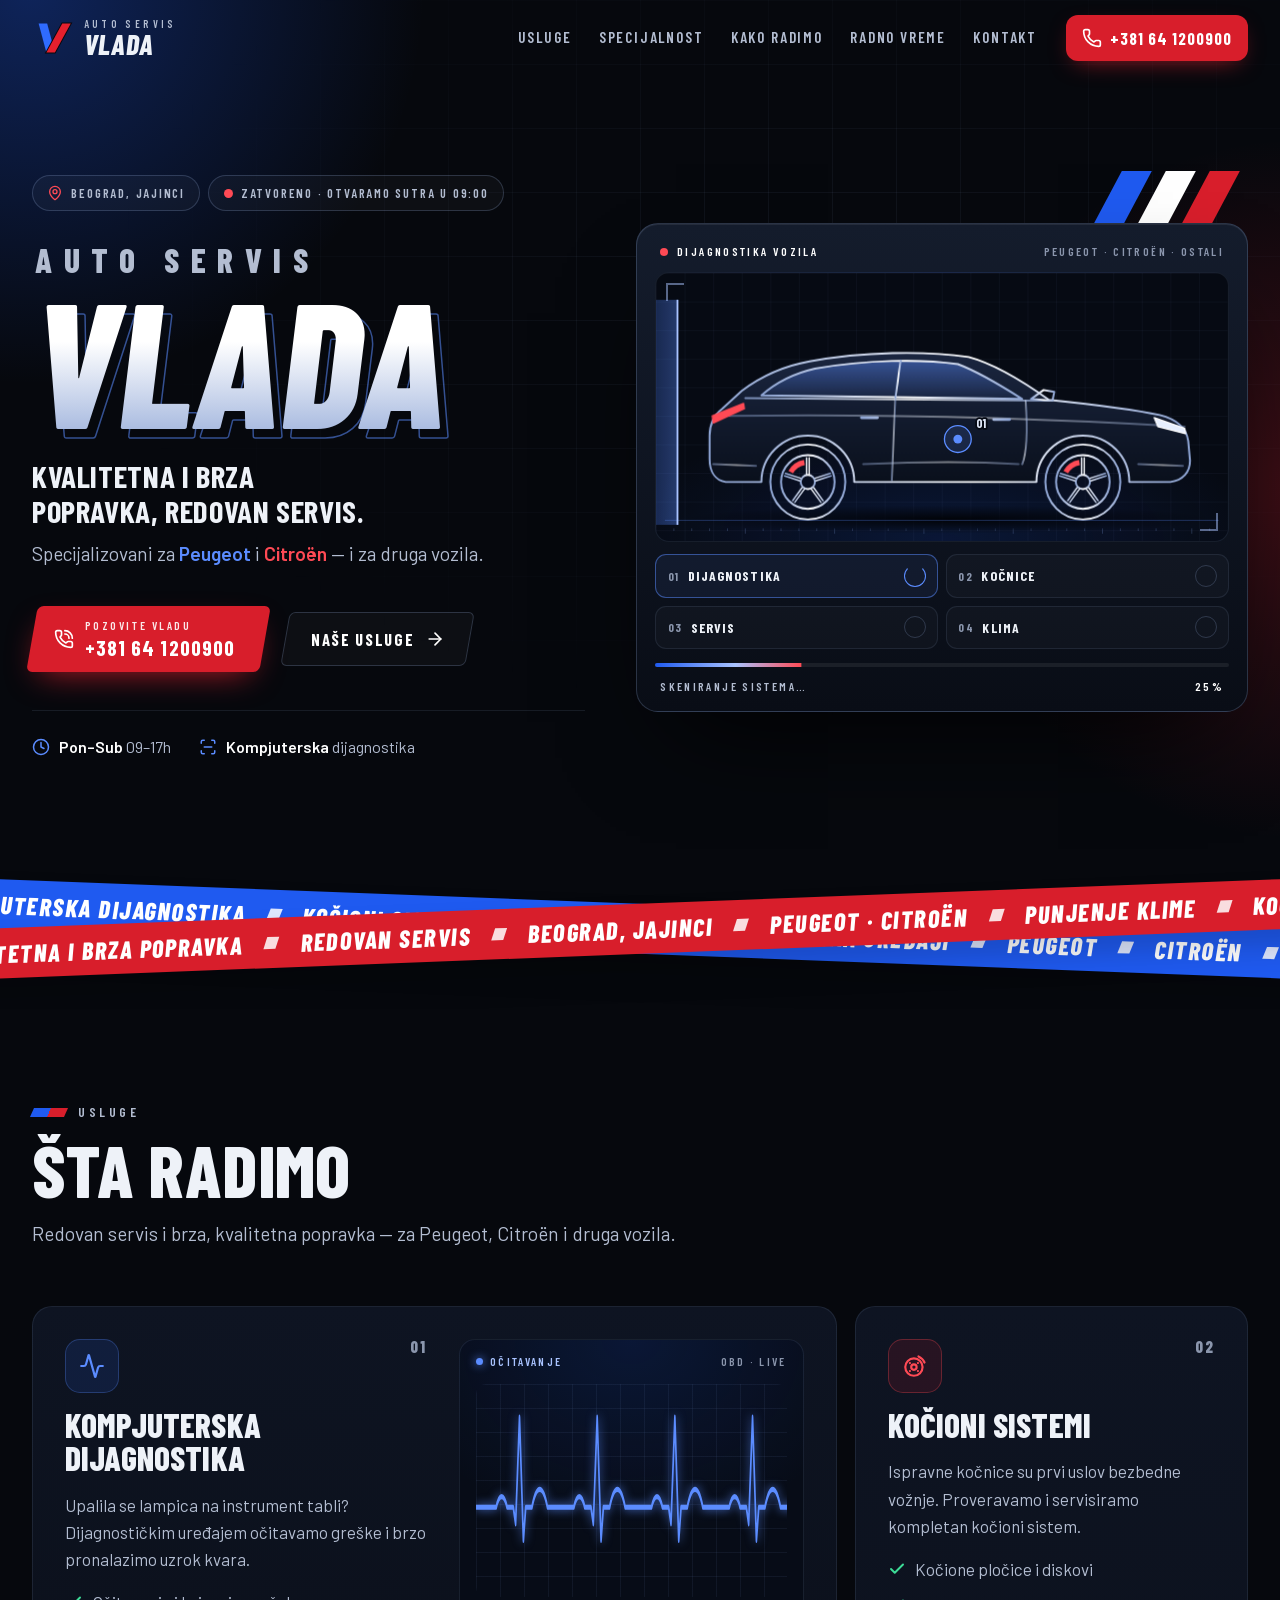
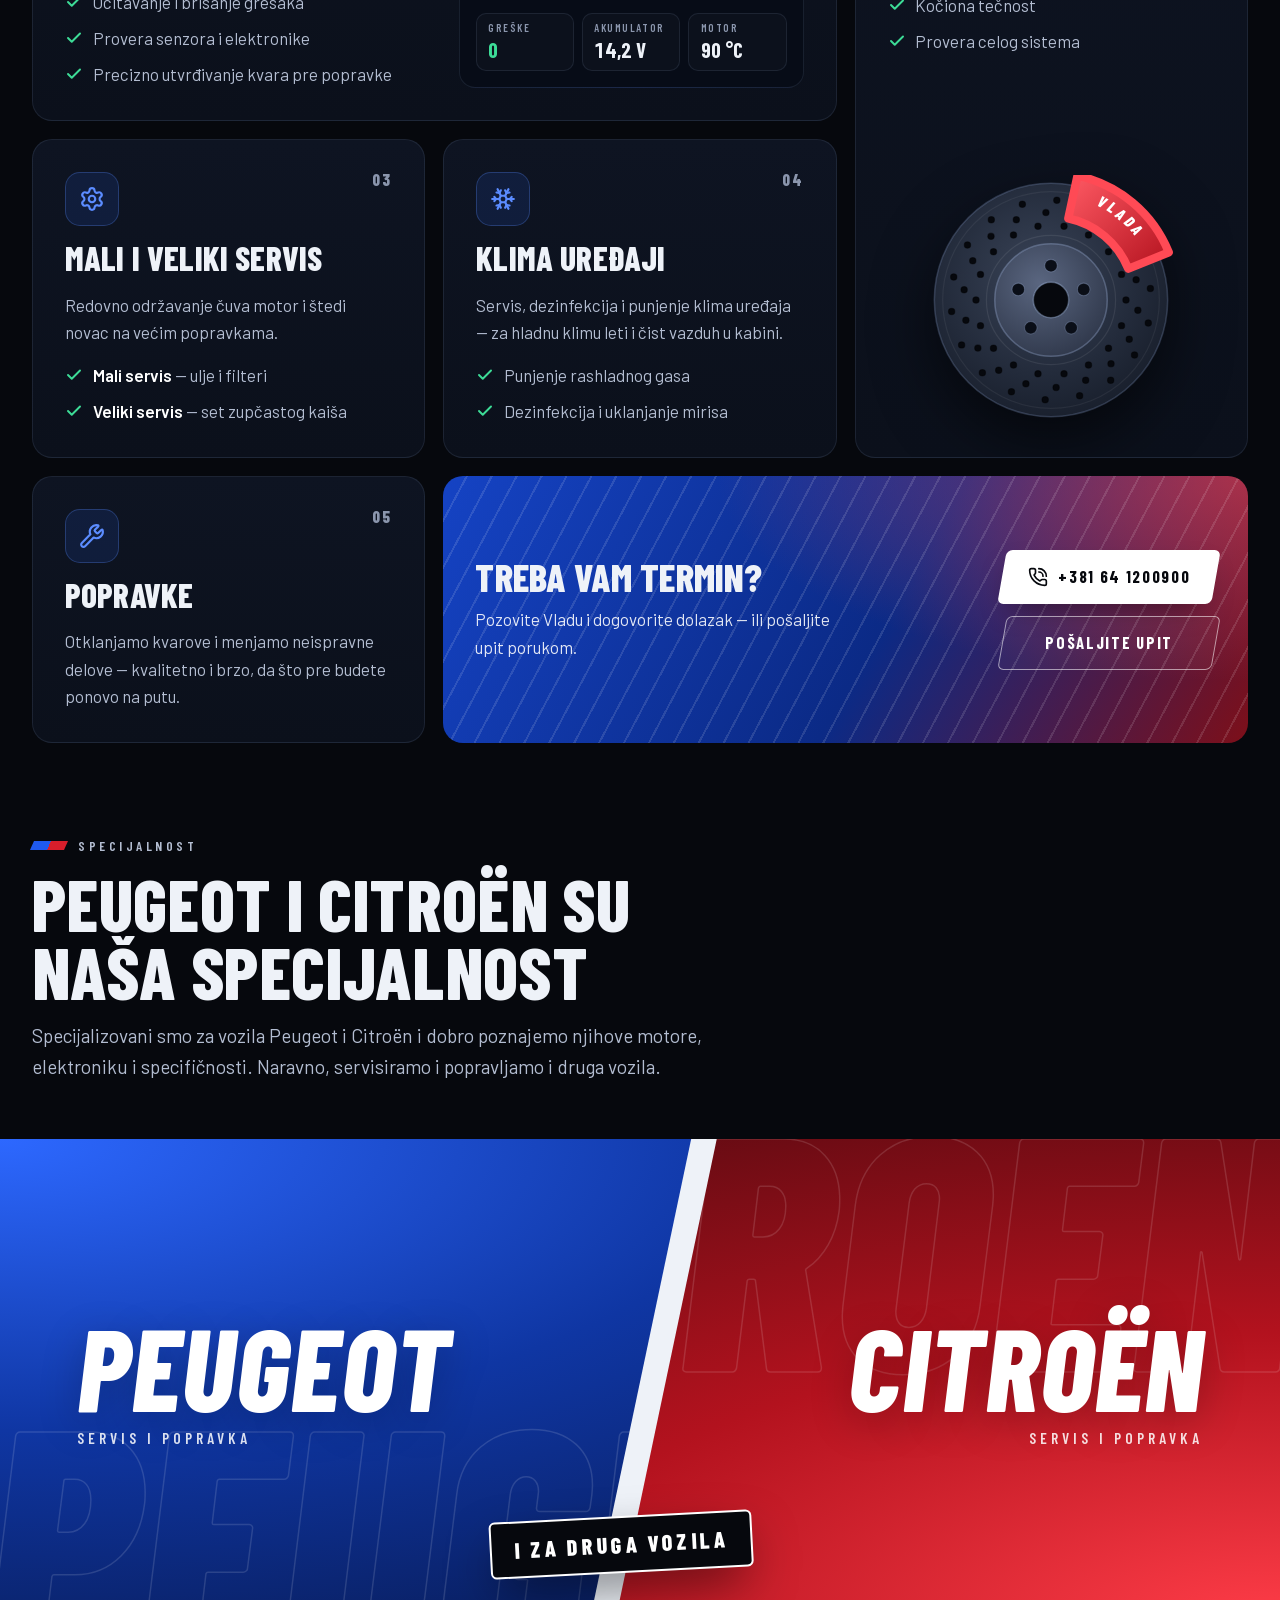
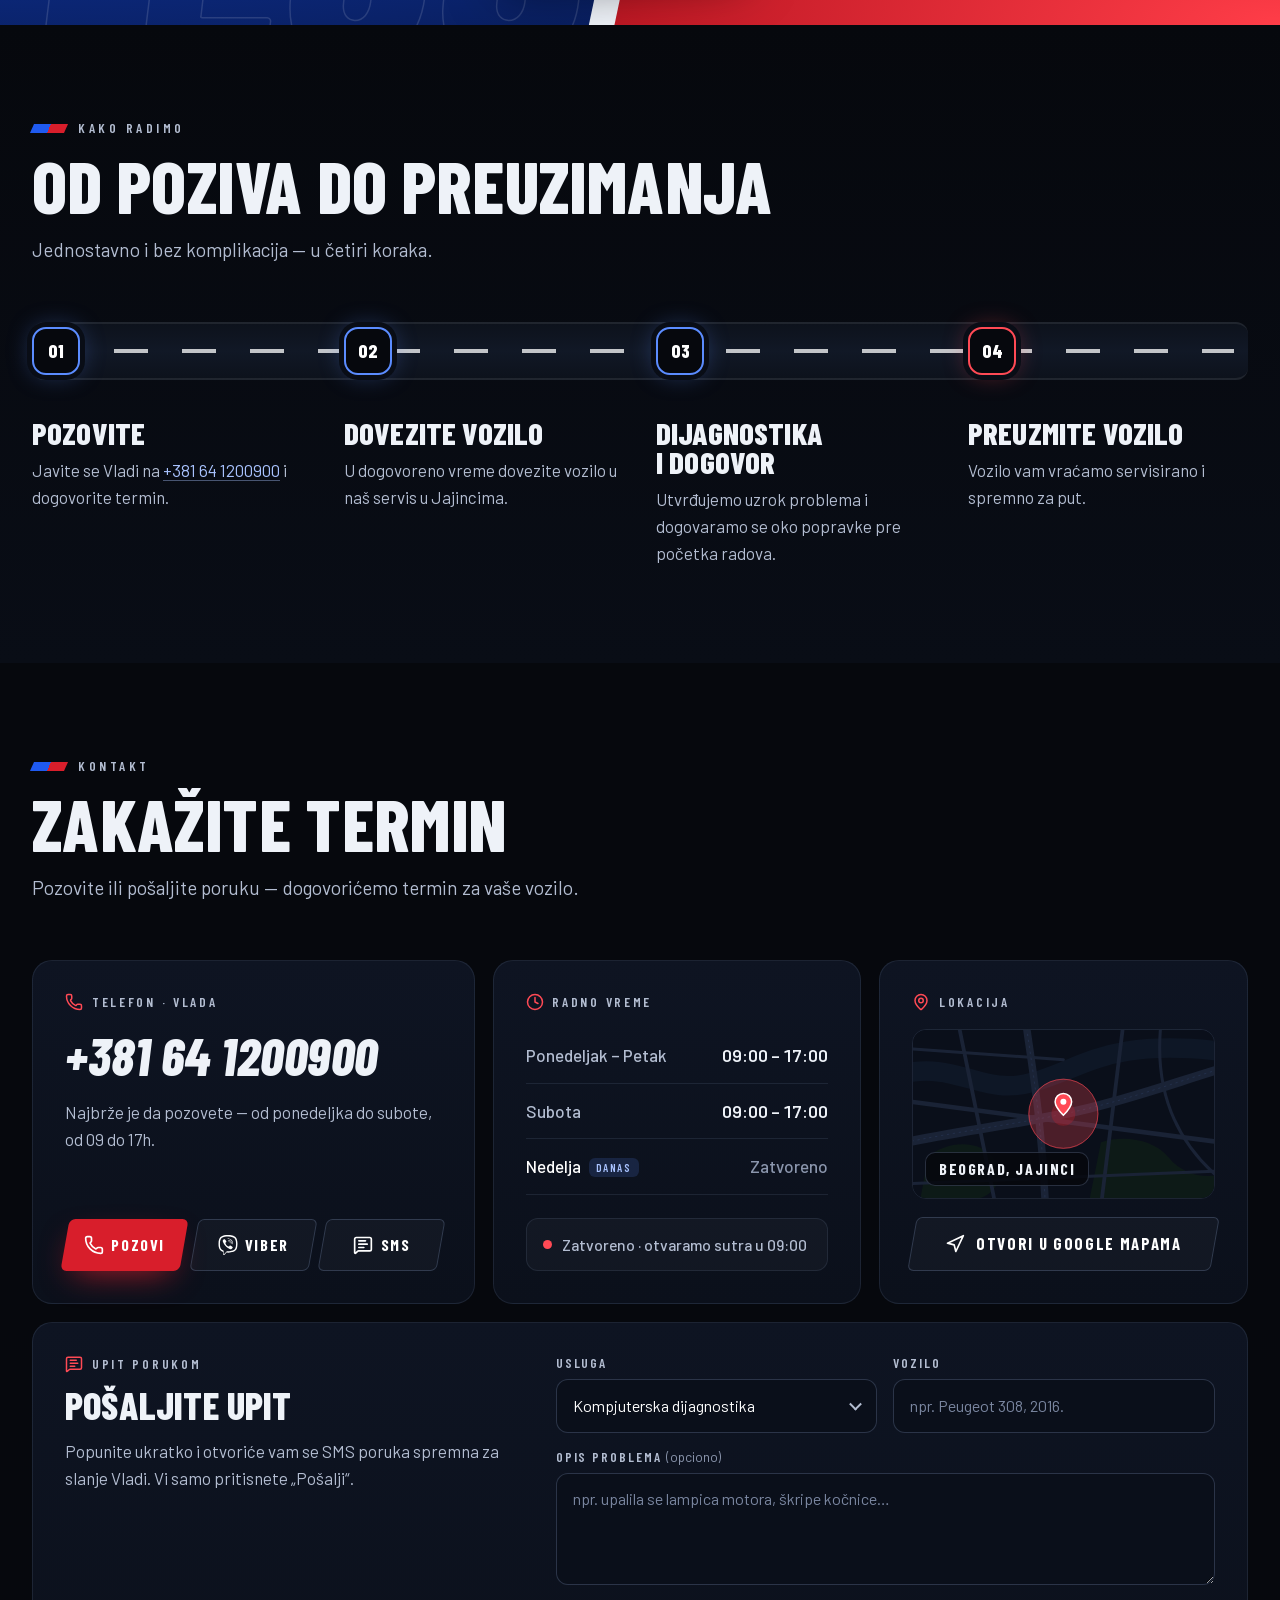
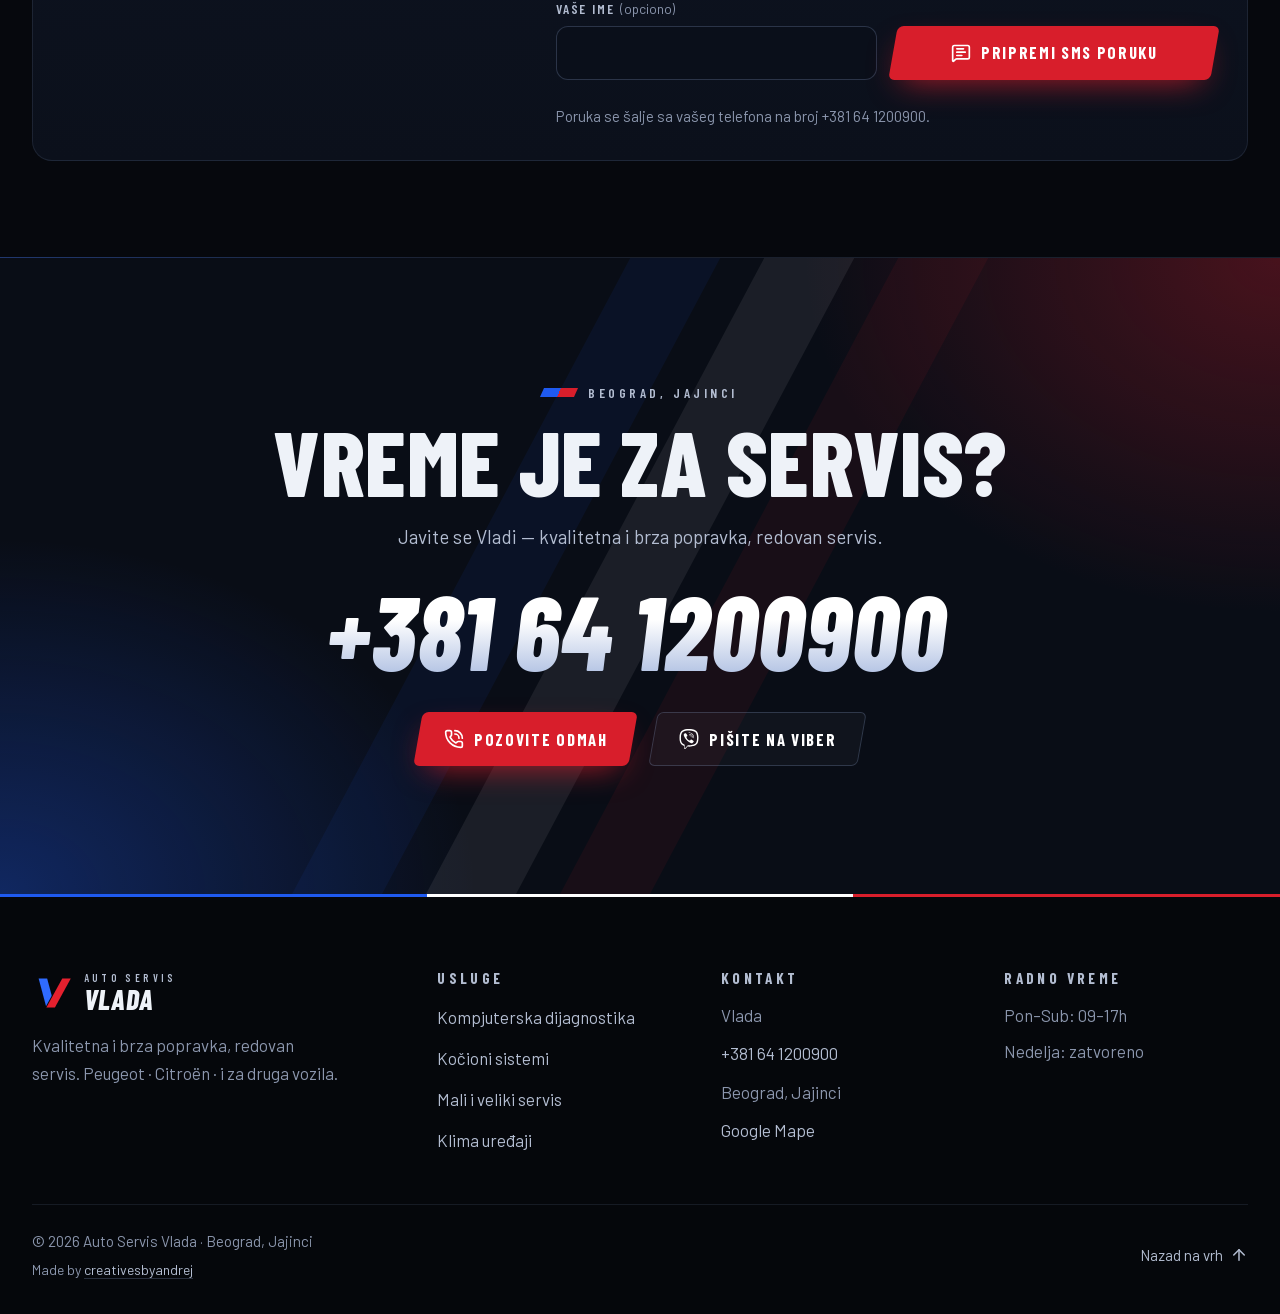
==== commit 67d2d09f: "Link footer credit to the creativesbyandrej portfolio Co-Authored-By: Claude Opus 5.5 <noreply@anthr" ====
--- a/index.html
+++ b/index.html
@@ -656,7 +656,7 @@
   <div class="container footer__bottom">
     <div class="footer__legal">
       <p>© <span data-year>2026</span> Auto Servis Vlada · Beograd, Jajinci</p>
-      <p class="footer__credit">Made by creativesbyandrej</p>
+      <p class="footer__credit">Made by <a href="https://creativesbyandrej.vercel.app" target="_blank" rel="noopener">creativesbyandrej<span class="sr-only"> (otvara se u novom prozoru)</span></a></p>
     </div>
     <a class="to-top" href="#pocetna">Nazad na vrh <svg class="icon" aria-hidden="true" focusable="false"><use href="#i-arrow-up"/></svg></a>
   </div>
